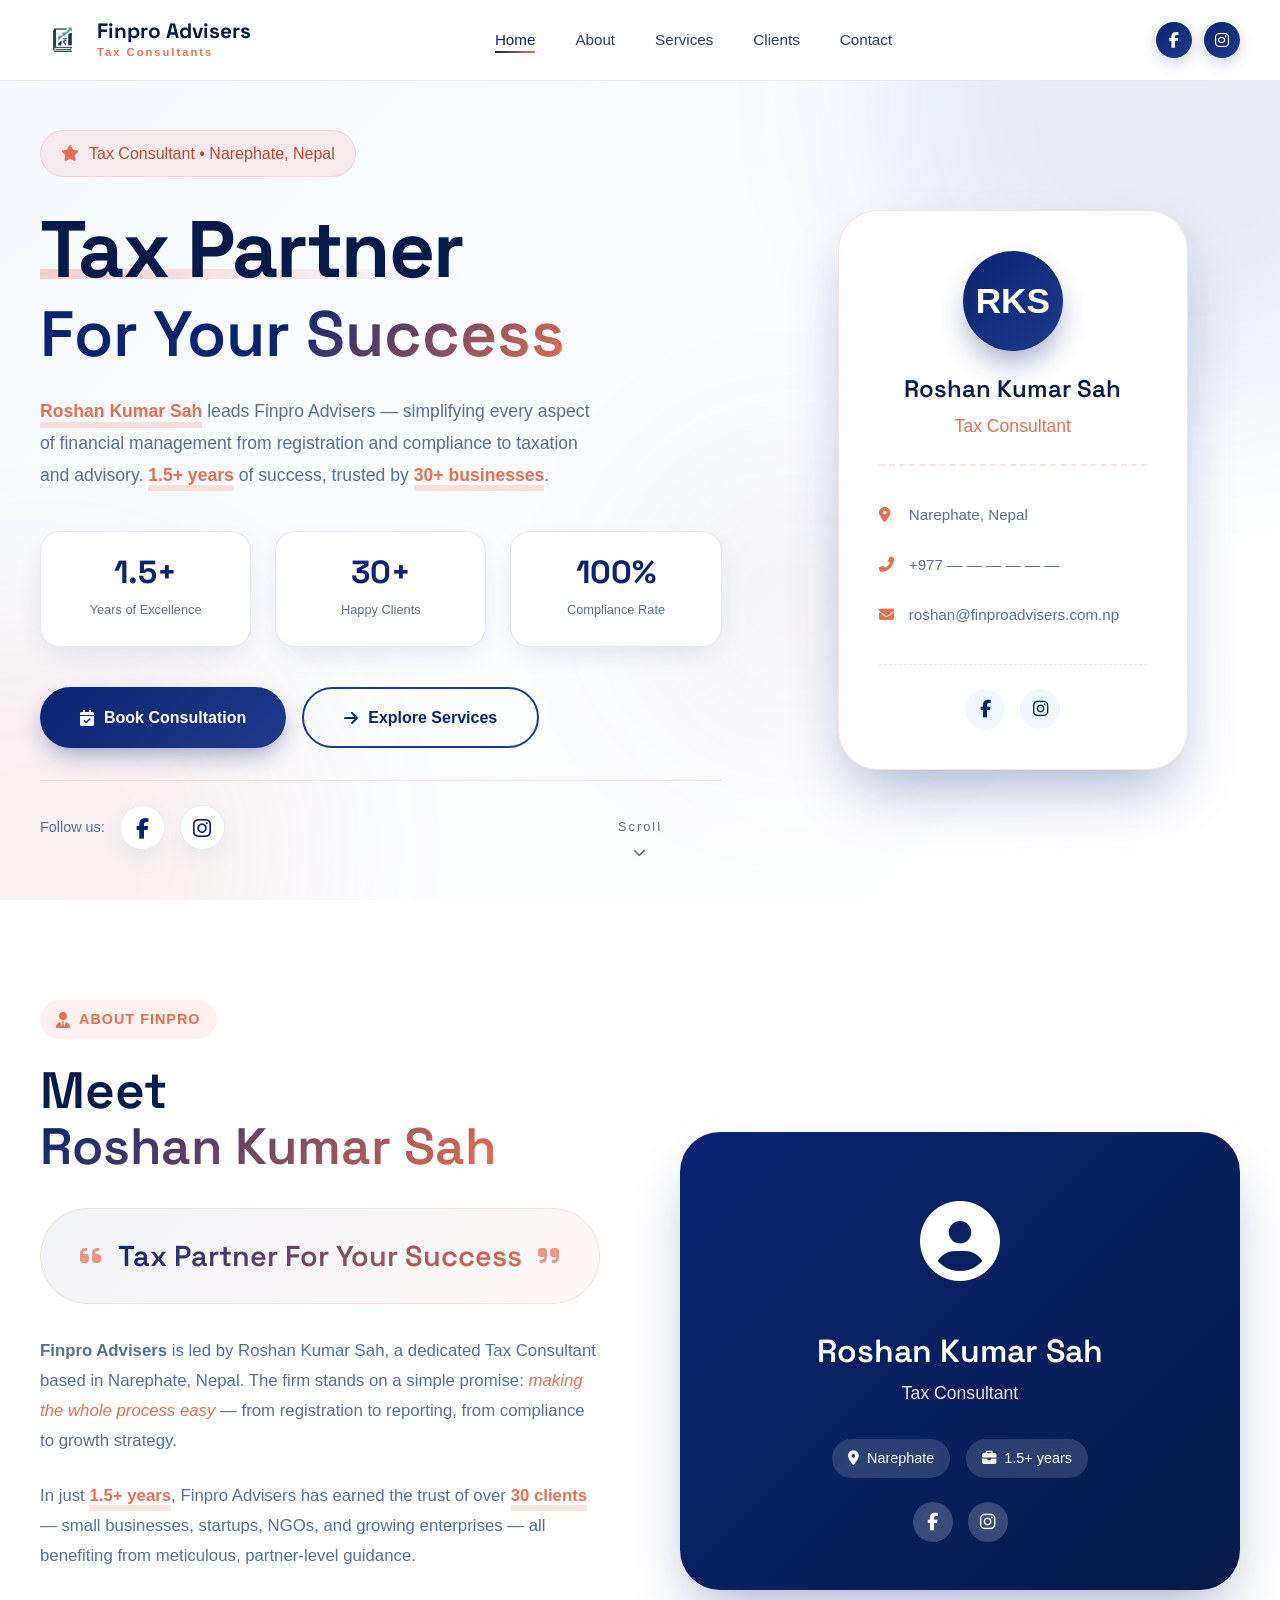
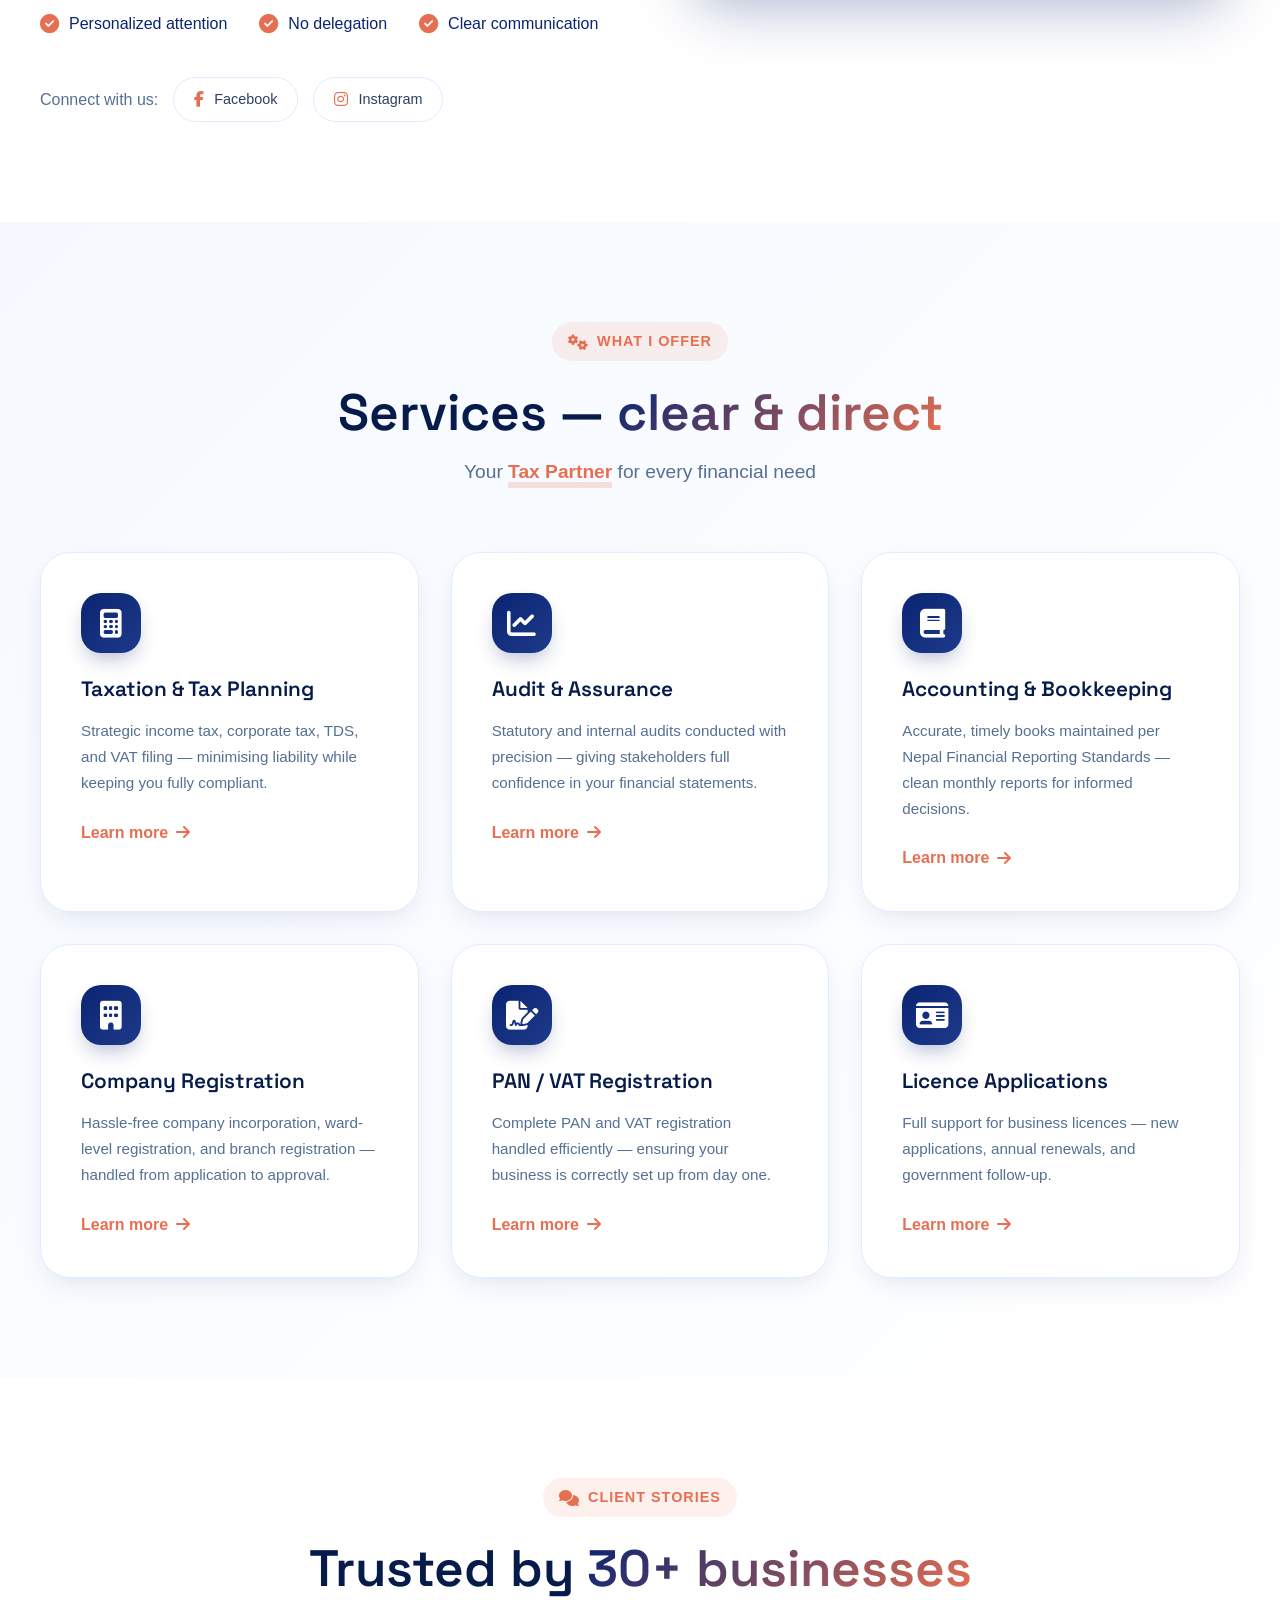
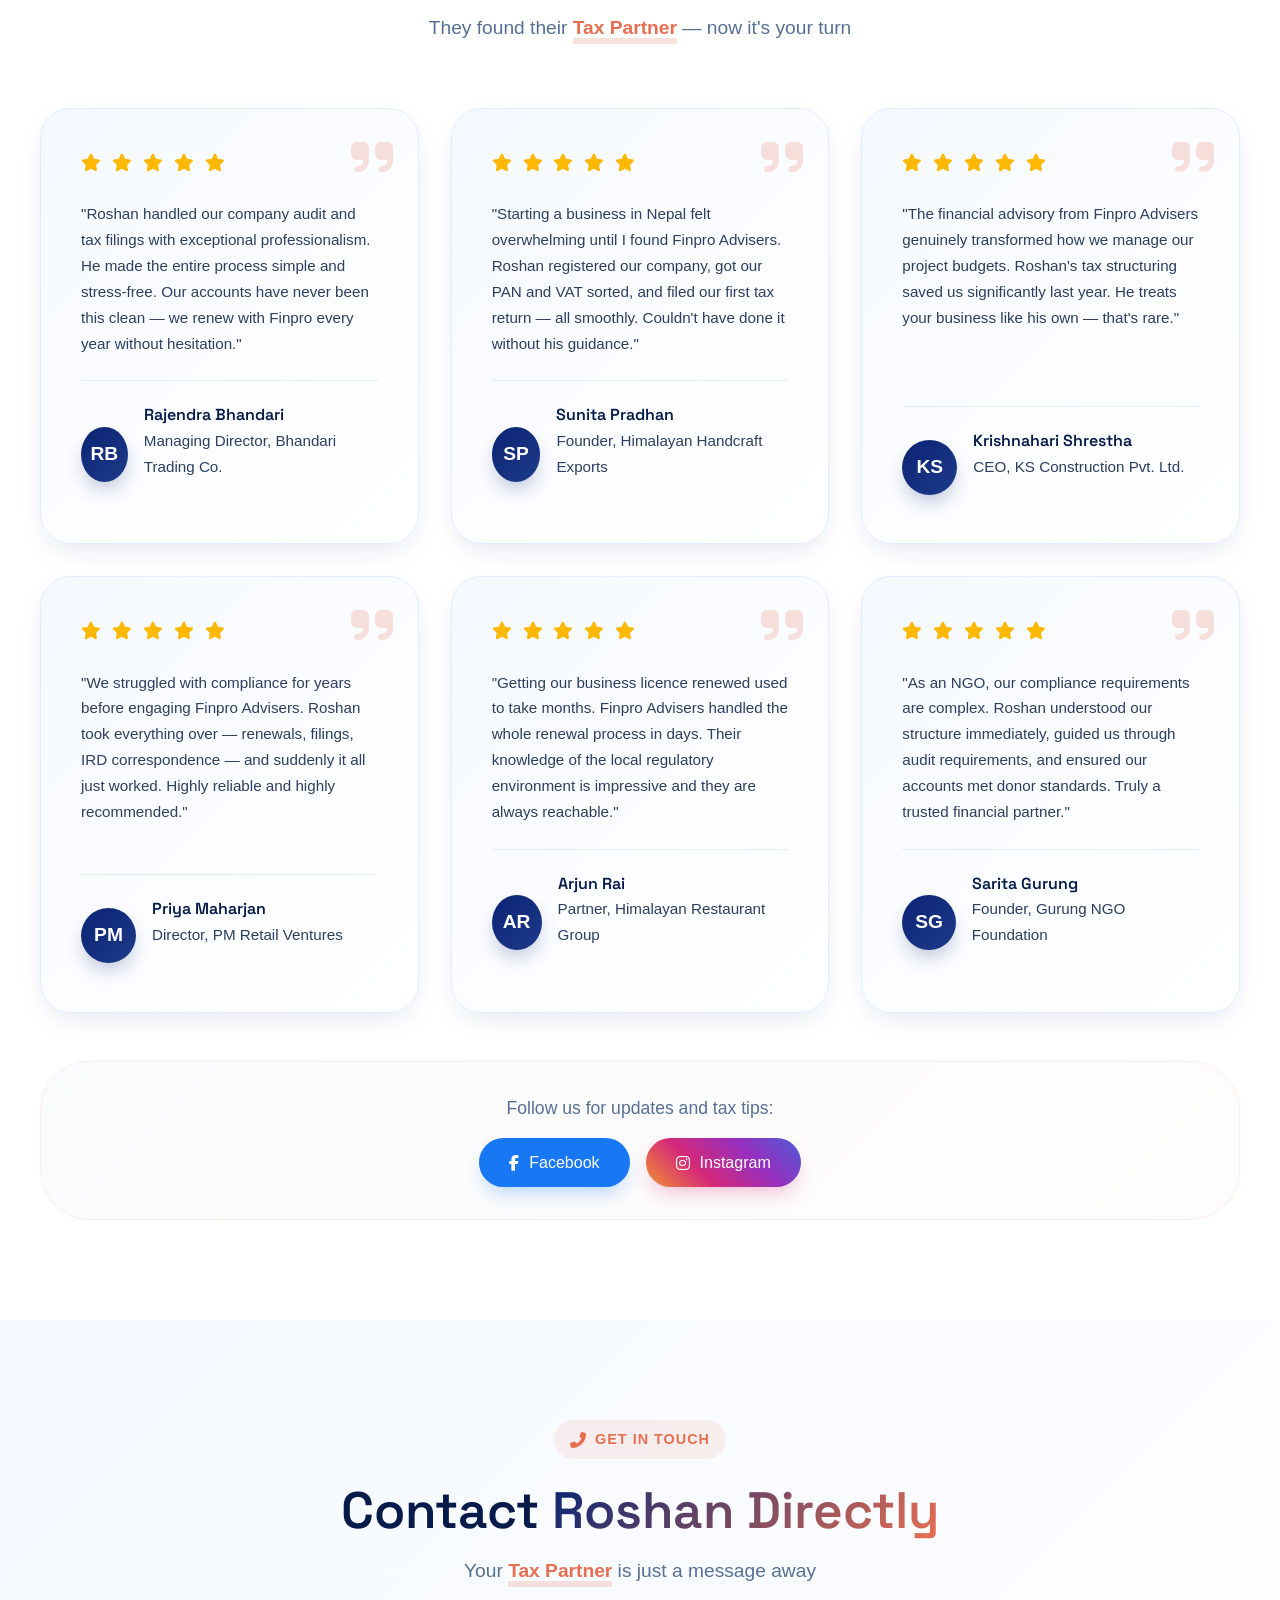
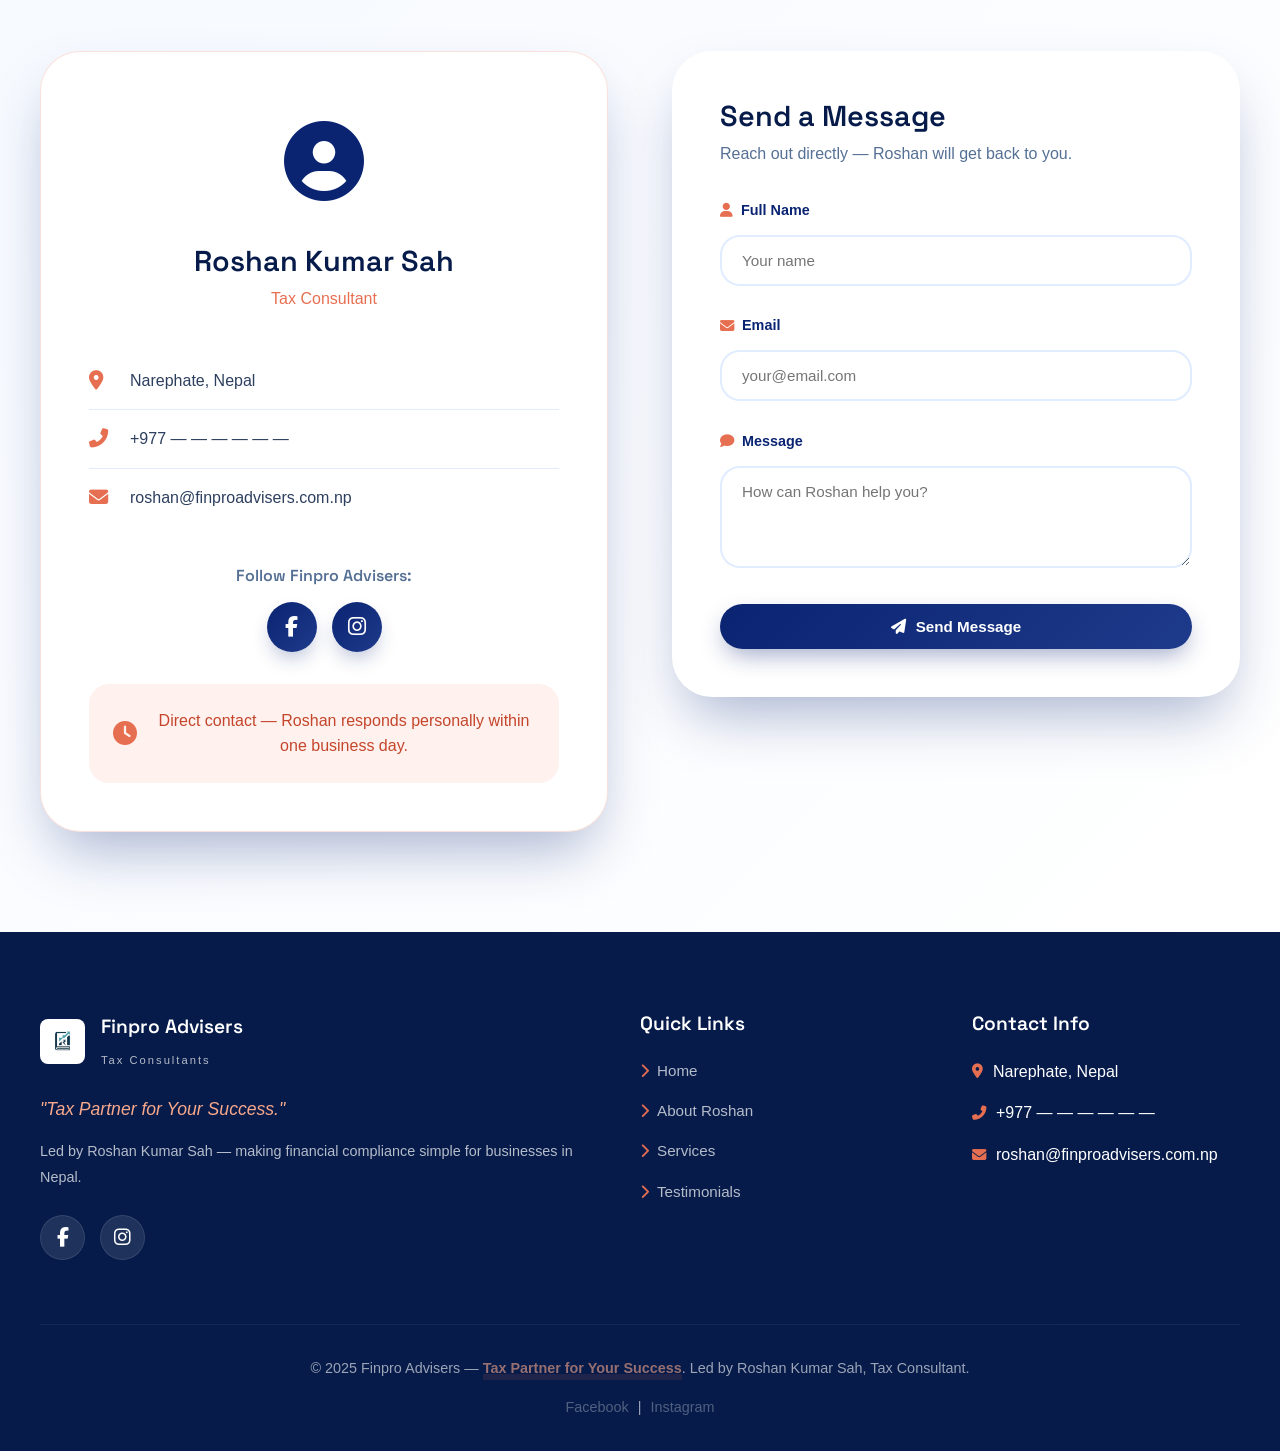
==== index.html @ 67533ae1 "Initial Commit" ====
<!DOCTYPE html>
<html lang="en">
<head>
    <meta charset="UTF-8">
    <meta name="viewport" content="width=device-width, initial-scale=1.0">
    <title>Finpro Advisers | Roshan Kumar Sah - Tax Consultant</title>
    
    <!-- CSS -->
    <link rel="stylesheet" href="style.css">
    
    <!-- Fonts -->
    <link rel="preconnect" href="https://fonts.googleapis.com">
    <link rel="preconnect" href="https://fonts.gstatic.com" crossorigin>
    <link href="https://fonts.googleapis.com/css2?family=Space+Grotesk:wght@300;400;500;600;700&family=Playfair+Display:ital,wght@0,400;0,500;0,600;1,400&display=swap" rel="stylesheet">
    
    <!-- Font Awesome for icons -->
    <link rel="stylesheet" href="https://cdnjs.cloudflare.com/ajax/libs/font-awesome/6.5.1/css/all.min.css">
</head>
<body>
    <!-- Navigation -->
    <nav class="navbar" id="navbar">
        <div class="nav-container">
            <div class="logo">
             <!-- LOGO PLACEHOLDER - Replace with actual logo -->
                <img src="images/finpro-logo.png" alt="Finpro Advisers" class="logo-img">
                     <div class="logo-text">
                        <span class="logo-main">Finpro Advisers</span>
                         <span class="logo-sub">Tax Consultants</span>
                         </div>
            </div>
            
            <ul class="nav-menu">
                <li><a href="#home" class="nav-link active">Home</a></li>
                <li><a href="#about" class="nav-link">About</a></li>
                <li><a href="#services" class="nav-link">Services</a></li>
                <li><a href="#testimonials" class="nav-link">Clients</a></li>
                <li><a href="#contact" class="nav-link">Contact</a></li>
            </ul>
            
            <div class="nav-social">
                <a href="https://www.facebook.com/share/1DPGoT16Qy/" target="_blank" class="social-icon" title="Facebook">
                    <i class="fab fa-facebook-f"></i>
                </a>
                <a href="https://www.instagram.com/finproadvisor?igsh=MXdqczhjYWlteml2Ng==" target="_blank" class="social-icon" title="Instagram">
                    <i class="fab fa-instagram"></i>
                </a>
            </div>
            
            <button class="hamburger" id="hamburger">
                <span></span>
                <span></span>
                <span></span>
            </button>
        </div>
        
        <div class="mobile-menu" id="mobileMenu">
            <a href="#home">Home</a>
            <a href="#about">About</a>
            <a href="#services">Services</a>
            <a href="#testimonials">Clients</a>
            <a href="#contact">Contact</a>
            <div class="mobile-social">
                <a href="https://www.facebook.com/share/1DPGoT16Qy/" target="_blank" class="social-icon">
                    <i class="fab fa-facebook-f"></i> Facebook
                </a>
                <a href="https://www.instagram.com/finproadvisor?igsh=MXdqczhjYWlteml2Ng==" target="_blank" class="social-icon">
                    <i class="fab fa-instagram"></i> Instagram
                </a>
            </div>
        </div>
    </nav>

    <!-- Hero Section - Full Width with MAIN HOOK LINE -->
    <section id="home" class="hero">
        <div class="hero-bg">
            <div class="hero-shape shape-1"></div>
            <div class="hero-shape shape-2"></div>
            <div class="hero-shape shape-3"></div>
        </div>
        <div class="hero-container">
            <div class="hero-content">
                <div class="hero-badge">
                    <i class="fas fa-star"></i>
                    <span>Tax Consultant • Narephate, Nepal</span>
                </div>
                
                <!-- MAIN HOOK LINE - Prominently displayed -->
                <h1 class="hero-title">
                    <span class="hook-line">Tax Partner</span><br>
                    <span class="hook-line-sub">For Your <span class="gradient-text">Success</span></span>
                </h1>
                
                <p class="hero-subtitle">
                    <span class="highlight">Roshan Kumar Sah</span> leads Finpro Advisers — simplifying every aspect of financial management from registration and compliance to taxation and advisory. <span class="highlight">1.5+ years</span> of success, trusted by <span class="highlight">30+ businesses</span>.
                </p>
                
                <div class="hero-stats">
                    <div class="stat-card">
                        <span class="stat-number">1.5+</span>
                        <span class="stat-label">Years of Excellence</span>
                    </div>
                    <div class="stat-card">
                        <span class="stat-number">30+</span>
                        <span class="stat-label">Happy Clients</span>
                    </div>
                    <div class="stat-card">
                        <span class="stat-number">100%</span>
                        <span class="stat-label">Compliance Rate</span>
                    </div>
                </div>
                
                <div class="hero-buttons">
                    <a href="#contact" class="btn btn-primary btn-large">
                        <i class="fas fa-calendar-check"></i>
                        Book Consultation
                    </a>
                    <a href="#services" class="btn btn-outline btn-large">
                        <i class="fas fa-arrow-right"></i>
                        Explore Services
                    </a>
                </div>

                <!-- Social proof with social links -->
                <div class="hero-social">
                    <span class="social-label">Follow us:</span>
                    <a href="https://www.facebook.com/share/1DPGoT16Qy/" target="_blank" class="social-icon-large">
                        <i class="fab fa-facebook-f"></i>
                    </a>
                    <a href="https://www.instagram.com/finproadvisor?igsh=MXdqczhjYWlteml2Ng==" target="_blank" class="social-icon-large">
                        <i class="fab fa-instagram"></i>
                    </a>
                </div>
            </div>
            
            <div class="hero-visual">
                <div class="visual-card floating">
                    <!-- PROFILE PLACEHOLDER - Replace with actual image when available -->
                    <!-- <img src="images/roshan-sah.jpg" alt="Roshan Kumar Sah"> -->
                    <div class="initial-circle">RKS</div>
                    <h3>Roshan Kumar Sah</h3>
                    <p>Tax Consultant</p>
                    <div class="visual-stats">
                        <div><i class="fas fa-map-marker-alt"></i> Narephate, Nepal</div>
                        <div><i class="fas fa-phone-alt"></i> +977 — — — — — —</div>
                        <div><i class="fas fa-envelope"></i> roshan@finproadvisers.com.np</div>
                    </div>
                    <!-- Social links in visual card -->
                    <div class="visual-social">
                        <a href="https://www.facebook.com/share/1DPGoT16Qy/" target="_blank"><i class="fab fa-facebook-f"></i></a>
                        <a href="https://www.instagram.com/finproadvisor?igsh=MXdqczhjYWlteml2Ng==" target="_blank"><i class="fab fa-instagram"></i></a>
                    </div>
                </div>
            </div>
        </div>
        
        <div class="hero-scroll">
            <span>Scroll</span>
            <i class="fas fa-chevron-down"></i>
        </div>
    </section>

    <!-- About Section -->
    <section id="about" class="about">
        <div class="container">
            <div class="about-grid">
                <div class="about-content">
                    <span class="section-tag">
                        <i class="fas fa-user-tie"></i>
                        About Finpro
                    </span>
                    <h2 class="section-title">
                        Meet <span class="gradient-text">Roshan Kumar Sah</span>
                    </h2>
                    
                    <!-- Hook line repeated in about section -->
                    <div class="hook-banner">
                        <i class="fas fa-quote-left"></i>
                        <span class="hook-text">Tax Partner For Your Success</span>
                        <i class="fas fa-quote-right"></i>
                    </div>
                    
                    <p class="about-text">
                        <strong>Finpro Advisers</strong> is led by Roshan Kumar Sah, a dedicated Tax Consultant based in Narephate, Nepal. The firm stands on a simple promise: <em class="highlight-italic">making the whole process easy</em> — from registration to reporting, from compliance to growth strategy.
                    </p>
                    <p class="about-text">
                        In just <span class="highlight">1.5+ years</span>, Finpro Advisers has earned the trust of over <span class="highlight">30 clients</span> — small businesses, startups, NGOs, and growing enterprises — all benefiting from meticulous, partner-level guidance.
                    </p>
                    <div class="about-features">
                        <div class="feature">
                            <i class="fas fa-check-circle"></i>
                            <span>Personalized attention</span>
                        </div>
                        <div class="feature">
                            <i class="fas fa-check-circle"></i>
                            <span>No delegation</span>
                        </div>
                        <div class="feature">
                            <i class="fas fa-check-circle"></i>
                            <span>Clear communication</span>
                        </div>
                    </div>

                    <!-- Social links in about section -->
                    <div class="about-social">
                        <span>Connect with us:</span>
                        <a href="https://www.facebook.com/share/1DPGoT16Qy/" target="_blank" class="social-btn">
                            <i class="fab fa-facebook-f"></i> Facebook
                        </a>
                        <a href="https://www.instagram.com/finproadvisor?igsh=MXdqczhjYWlteml2Ng==" target="_blank" class="social-btn">
                            <i class="fab fa-instagram"></i> Instagram
                        </a>
                    </div>
                </div>
                <div class="about-visual">
                    <div class="profile-card">
                        <!-- PROFILE IMAGE PLACEHOLDER - Add your image here -->
                        <!-- <img src="images/roshan-profile.jpg" alt="Roshan Kumar Sah" class="profile-image"> -->
                        <div class="profile-icon">
                            <i class="fas fa-user-circle"></i>
                        </div>
                        <h3>Roshan Kumar Sah</h3>
                        <p class="profile-title">Tax Consultant</p>
                        <div class="profile-badges">
                            <span class="badge"><i class="fas fa-map-marker-alt"></i> Narephate</span>
                            <span class="badge"><i class="fas fa-briefcase"></i> 1.5+ years</span>
                        </div>
                        <!-- Profile social links -->
                        <div class="profile-social">
                            <a href="https://www.facebook.com/share/1DPGoT16Qy/" target="_blank"><i class="fab fa-facebook-f"></i></a>
                            <a href="https://www.instagram.com/finproadvisor?igsh=MXdqczhjYWlteml2Ng==" target="_blank"><i class="fab fa-instagram"></i></a>
                        </div>
                    </div>
                </div>
            </div>
        </div>
    </section>

    <!-- Services Section -->
    <section id="services" class="services">
        <div class="container">
            <div class="section-header">
                <span class="section-tag">
                    <i class="fas fa-cogs"></i>
                    What I Offer
                </span>
                <h2 class="section-title">
                    Services — <span class="gradient-text">clear & direct</span>
                </h2>
                <!-- Hook line in services -->
                <p class="section-subtitle">Your <span class="highlight">Tax Partner</span> for every financial need</p>
            </div>
            
            <div class="services-grid">
                <div class="service-card">
                    <div class="card-icon">
                        <i class="fas fa-calculator"></i>
                    </div>
                    <h3>Taxation & Tax Planning</h3>
                    <p>Strategic income tax, corporate tax, TDS, and VAT filing — minimising liability while keeping you fully compliant.</p>
                    <a href="#contact" class="card-link">Learn more <i class="fas fa-arrow-right"></i></a>
                </div>
                
                <div class="service-card">
                    <div class="card-icon">
                        <i class="fas fa-chart-line"></i>
                    </div>
                    <h3>Audit & Assurance</h3>
                    <p>Statutory and internal audits conducted with precision — giving stakeholders full confidence in your financial statements.</p>
                    <a href="#contact" class="card-link">Learn more <i class="fas fa-arrow-right"></i></a>
                </div>
                
                <div class="service-card">
                    <div class="card-icon">
                        <i class="fas fa-book"></i>
                    </div>
                    <h3>Accounting & Bookkeeping</h3>
                    <p>Accurate, timely books maintained per Nepal Financial Reporting Standards — clean monthly reports for informed decisions.</p>
                    <a href="#contact" class="card-link">Learn more <i class="fas fa-arrow-right"></i></a>
                </div>
                
                <div class="service-card">
                    <div class="card-icon">
                        <i class="fas fa-building"></i>
                    </div>
                    <h3>Company Registration</h3>
                    <p>Hassle-free company incorporation, ward-level registration, and branch registration — handled from application to approval.</p>
                    <a href="#contact" class="card-link">Learn more <i class="fas fa-arrow-right"></i></a>
                </div>
                
                <div class="service-card">
                    <div class="card-icon">
                        <i class="fas fa-file-signature"></i>
                    </div>
                    <h3>PAN / VAT Registration</h3>
                    <p>Complete PAN and VAT registration handled efficiently — ensuring your business is correctly set up from day one.</p>
                    <a href="#contact" class="card-link">Learn more <i class="fas fa-arrow-right"></i></a>
                </div>
                
                <div class="service-card">
                    <div class="card-icon">
                        <i class="fas fa-id-card"></i>
                    </div>
                    <h3>Licence Applications</h3>
                    <p>Full support for business licences — new applications, annual renewals, and government follow-up.</p>
                    <a href="#contact" class="card-link">Learn more <i class="fas fa-arrow-right"></i></a>
                </div>
            </div>
        </div>
    </section>

   <!-- Testimonials Section -->
<section id="testimonials" class="testimonials">
    <div class="container">
        <div class="section-header">
            <span class="section-tag">
                <i class="fas fa-comments"></i>
                Client Stories
            </span>
            <h2 class="section-title">
                Trusted by <span class="gradient-text">30+ businesses</span>
            </h2>
            <p class="section-subtitle">They found their <span class="highlight">Tax Partner</span> — now it's your turn</p>
        </div>
        
        <div class="testimonials-grid">
            <!-- Testimonial 1 -->
            <div class="testimonial-card">
                <i class="fas fa-quote-right quote-icon"></i>
                <div class="stars">
                    <i class="fas fa-star"></i>
                    <i class="fas fa-star"></i>
                    <i class="fas fa-star"></i>
                    <i class="fas fa-star"></i>
                    <i class="fas fa-star"></i>
                </div>
                <p>"Roshan handled our company audit and tax filings with exceptional professionalism. He made the entire process simple and stress-free. Our accounts have never been this clean — we renew with Finpro every year without hesitation."</p>
                <div class="client-info">
                    <div class="client-avatar">RB</div>
                    <div class="client-details">
                        <h4>Rajendra Bhandari</h4>
                        <p>Managing Director, Bhandari Trading Co.</p>
                    </div>
                </div>
            </div>
            
            <!-- Testimonial 2 -->
            <div class="testimonial-card">
                <i class="fas fa-quote-right quote-icon"></i>
                <div class="stars">
                    <i class="fas fa-star"></i>
                    <i class="fas fa-star"></i>
                    <i class="fas fa-star"></i>
                    <i class="fas fa-star"></i>
                    <i class="fas fa-star"></i>
                </div>
                <p>"Starting a business in Nepal felt overwhelming until I found Finpro Advisers. Roshan registered our company, got our PAN and VAT sorted, and filed our first tax return — all smoothly. Couldn't have done it without his guidance."</p>
                <div class="client-info">
                    <div class="client-avatar">SP</div>
                    <div class="client-details">
                        <h4>Sunita Pradhan</h4>
                        <p>Founder, Himalayan Handcraft Exports</p>
                    </div>
                </div>
            </div>
            
            <!-- Testimonial 3 -->
            <div class="testimonial-card">
                <i class="fas fa-quote-right quote-icon"></i>
                <div class="stars">
                    <i class="fas fa-star"></i>
                    <i class="fas fa-star"></i>
                    <i class="fas fa-star"></i>
                    <i class="fas fa-star"></i>
                    <i class="fas fa-star"></i>
                </div>
                <p>"The financial advisory from Finpro Advisers genuinely transformed how we manage our project budgets. Roshan's tax structuring saved us significantly last year. He treats your business like his own — that's rare."</p>
                <div class="client-info">
                    <div class="client-avatar">KS</div>
                    <div class="client-details">
                        <h4>Krishnahari Shrestha</h4>
                        <p>CEO, KS Construction Pvt. Ltd.</p>
                    </div>
                </div>
            </div>
            
            <!-- Testimonial 4 -->
            <div class="testimonial-card">
                <i class="fas fa-quote-right quote-icon"></i>
                <div class="stars">
                    <i class="fas fa-star"></i>
                    <i class="fas fa-star"></i>
                    <i class="fas fa-star"></i>
                    <i class="fas fa-star"></i>
                    <i class="fas fa-star"></i>
                </div>
                <p>"We struggled with compliance for years before engaging Finpro Advisers. Roshan took everything over — renewals, filings, IRD correspondence — and suddenly it all just worked. Highly reliable and highly recommended."</p>
                <div class="client-info">
                    <div class="client-avatar">PM</div>
                    <div class="client-details">
                        <h4>Priya Maharjan</h4>
                        <p>Director, PM Retail Ventures</p>
                    </div>
                </div>
            </div>
            
            <!-- Testimonial 5 -->
            <div class="testimonial-card">
                <i class="fas fa-quote-right quote-icon"></i>
                <div class="stars">
                    <i class="fas fa-star"></i>
                    <i class="fas fa-star"></i>
                    <i class="fas fa-star"></i>
                    <i class="fas fa-star"></i>
                    <i class="fas fa-star"></i>
                </div>
                <p>"Getting our business licence renewed used to take months. Finpro Advisers handled the whole renewal process in days. Their knowledge of the local regulatory environment is impressive and they are always reachable."</p>
                <div class="client-info">
                    <div class="client-avatar">AR</div>
                    <div class="client-details">
                        <h4>Arjun Rai</h4>
                        <p>Partner, Himalayan Restaurant Group</p>
                    </div>
                </div>
            </div>
            
            <!-- Testimonial 6 -->
            <div class="testimonial-card">
                <i class="fas fa-quote-right quote-icon"></i>
                <div class="stars">
                    <i class="fas fa-star"></i>
                    <i class="fas fa-star"></i>
                    <i class="fas fa-star"></i>
                    <i class="fas fa-star"></i>
                    <i class="fas fa-star"></i>
                </div>
                <p>"As an NGO, our compliance requirements are complex. Roshan understood our structure immediately, guided us through audit requirements, and ensured our accounts met donor standards. Truly a trusted financial partner."</p>
                <div class="client-info">
                    <div class="client-avatar">SG</div>
                    <div class="client-details">
                        <h4>Sarita Gurung</h4>
                        <p>Founder, Gurung NGO Foundation</p>
                    </div>
                </div>
            </div>
        </div>

            <!-- Social proof section -->
            <div class="testimonial-social">
                <p>Follow us for updates and tax tips:</p>
                <div class="social-buttons">
                    <a href="https://www.facebook.com/share/1DPGoT16Qy/" target="_blank" class="btn-social facebook">
                        <i class="fab fa-facebook-f"></i> Facebook
                    </a>
                    <a href="https://www.instagram.com/finproadvisor?igsh=MXdqczhjYWlteml2Ng==" target="_blank" class="btn-social instagram">
                        <i class="fab fa-instagram"></i> Instagram
                    </a>
                </div>
            </div>
        </div>
    </section>

    <!-- Contact Section -->
    <section id="contact" class="contact">
        <div class="container">
            <div class="section-header">
                <span class="section-tag">
                    <i class="fas fa-phone-alt"></i>
                    Get In Touch
                </span>
                <h2 class="section-title">
                    Contact <span class="gradient-text">Roshan Directly</span>
                </h2>
                <p class="section-subtitle">Your <span class="highlight">Tax Partner</span> is just a message away</p>
            </div>
            
            <div class="contact-grid">
                <div class="contact-info">
                    <div class="contact-card">
                        <!-- PROFILE IMAGE PLACEHOLDER - Small profile image -->
                        <!-- <img src="images/roshan-small.jpg" alt="Roshan Kumar Sah" class="contact-profile-img"> -->
                        <div class="contact-icon-large">
                            <i class="fas fa-user-circle"></i>
                        </div>
                        <h3>Roshan Kumar Sah</h3>
                        <p class="contact-title">Tax Consultant</p>
                        
                        <div class="contact-details">
                            <div class="contact-item">
                                <i class="fas fa-map-marker-alt"></i>
                                <span>Narephate, Nepal</span>
                            </div>
                            <div class="contact-item">
                                <i class="fas fa-phone-alt"></i>
                                <a href="tel:+977XXXXXXXXXX">+977 — — — — — —</a>
                            </div>
                            <div class="contact-item">
                                <i class="fas fa-envelope"></i>
                                <a href="mailto:roshan@finproadvisers.com.np">roshan@finproadvisers.com.np</a>
                            </div>
                        </div>

                        <!-- Contact social links -->
                        <div class="contact-social">
                            <h4>Follow Finpro Advisers:</h4>
                            <div class="social-links">
                                <a href="https://www.facebook.com/share/1DPGoT16Qy/" target="_blank" class="social-circle">
                                    <i class="fab fa-facebook-f"></i>
                                </a>
                                <a href="https://www.instagram.com/finproadvisor?igsh=MXdqczhjYWlteml2Ng==" target="_blank" class="social-circle">
                                    <i class="fab fa-instagram"></i>
                                </a>
                            </div>
                        </div>
                        
                        <div class="contact-note">
                            <i class="fas fa-clock"></i>
                            <p>Direct contact — Roshan responds personally within one business day.</p>
                        </div>
                    </div>
                </div>
                
                <div class="contact-form">
                    <h3>Send a Message</h3>
                    <p>Reach out directly — Roshan will get back to you.</p>
                    
                    <form id="contactForm">
                        <div class="form-group">
                            <label for="name">
                                <i class="fas fa-user"></i>
                                Full Name
                            </label>
                            <input type="text" id="name" placeholder="Your name" required>
                        </div>
                        
                        <div class="form-group">
                            <label for="email">
                                <i class="fas fa-envelope"></i>
                                Email
                            </label>
                            <input type="email" id="email" placeholder="your@email.com" required>
                        </div>
                        
                        <div class="form-group">
                            <label for="message">
                                <i class="fas fa-comment"></i>
                                Message
                            </label>
                            <textarea id="message" rows="4" placeholder="How can Roshan help you?"></textarea>
                        </div>
                        
                        <button type="submit" class="btn btn-primary btn-full">
                            <i class="fas fa-paper-plane"></i>
                            Send Message
                        </button>
                    </form>
                </div>
            </div>
        </div>
    </section>

    <!-- Footer -->
    <footer class="footer">
        <div class="container">
            <div class="footer-grid">
                <div class="footer-brand">
                    <!-- Replace this section: -->
<div class="footer-logo">
    <!-- SAME LOGO AS HEADER - Replace with actual logo -->
    <img src="images/finpro-logo.png" alt="Finpro Advisers" class="footer-logo-img">
    <div>
        <span class="footer-name">Finpro Advisers</span>
        <span class="footer-sub">Tax Consultants</span>
    </div>
</div>
                    <p class="footer-tagline">"Tax Partner for Your Success."</p>
                    <p class="footer-desc">Led by Roshan Kumar Sah — making financial compliance simple for businesses in Nepal.</p>
                    
                    <!-- Footer social links -->
                    <div class="footer-social">
                        <a href="https://www.facebook.com/share/1DPGoT16Qy/" target="_blank" class="social-icon-footer">
                            <i class="fab fa-facebook-f"></i>
                        </a>
                        <a href="https://www.instagram.com/finproadvisor?igsh=MXdqczhjYWlteml2Ng==" target="_blank" class="social-icon-footer">
                            <i class="fab fa-instagram"></i>
                        </a>
                    </div>
                </div>
                
                <div class="footer-links">
                    <h4>Quick Links</h4>
                    <ul>
                        <li><a href="#home"><i class="fas fa-chevron-right"></i> Home</a></li>
                        <li><a href="#about"><i class="fas fa-chevron-right"></i> About Roshan</a></li>
                        <li><a href="#services"><i class="fas fa-chevron-right"></i> Services</a></li>
                        <li><a href="#testimonials"><i class="fas fa-chevron-right"></i> Testimonials</a></li>
                    </ul>
                </div>
                
                <div class="footer-links">
                    <h4>Contact Info</h4>
                    <ul>
                        <li><i class="fas fa-map-marker-alt"></i> Narephate, Nepal</li>
                        <li><i class="fas fa-phone-alt"></i> +977 — — — — — —</li>
                        <li><i class="fas fa-envelope"></i> roshan@finproadvisers.com.np</li>
                    </ul>
                </div>
            </div>
            
            <div class="footer-bottom">
                <p>© 2025 Finpro Advisers — <span class="highlight">Tax Partner for Your Success</span>. Led by Roshan Kumar Sah, Tax Consultant.</p>
                <div class="footer-bottom-social">
                    <a href="https://www.facebook.com/share/1DPGoT16Qy/" target="_blank">Facebook</a> | 
                    <a href="https://www.instagram.com/finproadvisor?igsh=MXdqczhjYWlteml2Ng==" target="_blank">Instagram</a>
                </div>
            </div>
        </div>
    </footer>

    <script src="script.js"></script>
</body>
</html>
---- style.css ----
/* ========== RESET & VARIABLES ========== */
* {
    margin: 0;
    padding: 0;
    box-sizing: border-box;
}

:root {
    /* Vibrant color palette - keeping same scheme but more vibrant */
    --primary: #0A2472;
    --primary-light: #1E3A8A;
    --primary-dark: #061B4A;
    --accent: #E76F51;
    --accent-light: #F8A88B;
    --accent-dark: #C4452C;
    --text-dark: #0B1E33;
    --text-body: #2D3F5E;
    --text-light: #557094;
    --bg-light: #F0F7FF;
    --bg-white: #FFFFFF;
    --bg-accent: #FFF1ED;
    --border-light: #E0ECFF;
    --shadow-sm: 0 10px 30px -10px rgba(10, 36, 114, 0.15);
    --shadow-md: 0 20px 40px -12px rgba(10, 36, 114, 0.25);
    --shadow-lg: 0 30px 60px -15px rgba(10, 36, 114, 0.35);
    --transition: all 0.3s cubic-bezier(0.4, 0, 0.2, 1);
    
    /* Typography */
    --font-head: 'Space Grotesk', sans-serif;
    --font-body: 'Inter', sans-serif;
    
    /* Spacing */
    --container-width: 1300px;
    --section-padding: 100px 0;
    --border-radius: 24px;
    --border-radius-sm: 16px;
    --border-radius-lg: 32px;
}

/* ========== BASE STYLES ========== */
html {
    scroll-behavior: smooth;
    width: 100%;
    overflow-x: hidden;
}

body {
    font-family: var(--font-body);
    color: var(--text-body);
    line-height: 1.6;
    background: var(--bg-white);
    width: 100%;
    overflow-x: hidden;
}

h1, h2, h3, h4 {
    font-family: var(--font-head);
    font-weight: 600;
    color: var(--primary-dark);
    line-height: 1.2;
}

a {
    text-decoration: none;
    color: inherit;
    transition: var(--transition);
}

.container {
    max-width: var(--container-width);
    margin: 0 auto;
    padding: 0 40px;
    width: 100%;
}

/* ========== UTILITY CLASSES ========== */
.gradient-text {
    background: linear-gradient(135deg, var(--primary), var(--accent));
    -webkit-background-clip: text;
    -webkit-text-fill-color: transparent;
    background-clip: text;
    position: relative;
    display: inline-block;
}

.section-tag {
    display: inline-flex;
    align-items: center;
    gap: 8px;
    font-size: 0.9rem;
    font-weight: 600;
    letter-spacing: 1px;
    text-transform: uppercase;
    color: var(--accent);
    background: rgba(231, 111, 81, 0.1);
    padding: 8px 16px;
    border-radius: 50px;
    margin-bottom: 1.5rem;
}

.section-tag i {
    font-size: 1rem;
}

.section-title {
    font-size: clamp(2.2rem, 5vw, 3.2rem);
    margin-bottom: 2rem;
    line-height: 1.1;
}

.highlight {
    color: var(--accent);
    font-weight: 600;
    position: relative;
    display: inline-block;
}

.highlight::after {
    content: '';
    position: absolute;
    bottom: 0;
    left: 0;
    width: 100%;
    height: 6px;
    background: rgba(231, 111, 81, 0.2);
    z-index: -1;
}

/* ========== BUTTONS ========== */
.btn {
    display: inline-flex;
    align-items: center;
    justify-content: center;
    gap: 10px;
    padding: 14px 32px;
    border-radius: 50px;
    font-weight: 600;
    font-size: 0.95rem;
    transition: var(--transition);
    cursor: pointer;
    border: none;
    text-align: center;
    position: relative;
    overflow: hidden;
}

.btn::before {
    content: '';
    position: absolute;
    top: 50%;
    left: 50%;
    width: 0;
    height: 0;
    border-radius: 50%;
    background: rgba(255, 255, 255, 0.2);
    transform: translate(-50%, -50%);
    transition: width 0.6s, height 0.6s;
}

.btn:hover::before {
    width: 300px;
    height: 300px;
}

.btn-primary {
    background: linear-gradient(135deg, var(--primary), var(--primary-light));
    color: white;
    box-shadow: 0 10px 25px -5px rgba(10, 36, 114, 0.4);
}

.btn-primary:hover {
    transform: translateY(-3px);
    box-shadow: 0 20px 35px -8px rgba(10, 36, 114, 0.5);
}

.btn-outline {
    background: transparent;
    color: var(--primary);
    border: 2px solid var(--primary-light);
}

.btn-outline:hover {
    background: var(--primary);
    color: white;
    border-color: var(--primary);
    transform: translateY(-3px);
}

.btn-large {
    padding: 16px 40px;
    font-size: 1rem;
}

.btn-full {
    width: 100%;
}

/* ========== NAVIGATION ========== */
.navbar {
    position: fixed;
    top: 0;
    width: 100%;
    background: rgba(255, 255, 255, 0.98);
    backdrop-filter: blur(10px);
    z-index: 1000;
    border-bottom: 1px solid rgba(10, 36, 114, 0.1);
    transition: var(--transition);
}

.navbar.scrolled {
    background: rgba(255, 255, 255, 0.98);
    box-shadow: var(--shadow-sm);
}

.nav-container {
    display: flex;
    align-items: center;
    justify-content: space-between;
    height: 80px;
    padding: 0 40px;
    max-width: var(--container-width);
    margin: 0 auto;
}

.logo {
    display: flex;
    align-items: center;
    gap: 12px;
}

.logo-mark {
    width: 45px;
    height: 45px;
    background: linear-gradient(135deg, var(--primary), var(--primary-light));
    color: white;
    border-radius: 12px;
    display: flex;
    align-items: center;
    justify-content: center;
    font-weight: 700;
    font-size: 1.3rem;
    box-shadow: 0 5px 15px rgba(10, 36, 114, 0.3);
}

.logo-text {
    display: flex;
    flex-direction: column;
}

.logo-main {
    font-family: var(--font-head);
    font-weight: 700;
    color: var(--primary-dark);
    font-size: 1.3rem;
    line-height: 1.2;
}

.logo-sub {
    font-size: 0.7rem;
    letter-spacing: 2px;
    color: var(--accent);
    font-weight: 600;
}

.nav-menu {
    display: flex;
    gap: 2.5rem;
    list-style: none;
}

.nav-link {
    font-size: 0.95rem;
    font-weight: 500;
    color: var(--text-body);
    position: relative;
    padding: 5px 0;
}

.nav-link::after {
    content: '';
    position: absolute;
    bottom: 0;
    left: 0;
    width: 0;
    height: 2px;
    background: linear-gradient(90deg, var(--primary), var(--accent));
    transition: var(--transition);
}

.nav-link:hover::after,
.nav-link.active::after {
    width: 100%;
}

.nav-link:hover,
.nav-link.active {
    color: var(--primary);
}

.hamburger {
    display: none;
    flex-direction: column;
    gap: 6px;
    background: none;
    border: none;
    cursor: pointer;
    padding: 10px;
}

.hamburger span {
    width: 28px;
    height: 2px;
    background: var(--primary);
    transition: var(--transition);
}

.hamburger.active span:nth-child(1) {
    transform: rotate(45deg) translate(6px, 6px);
}

.hamburger.active span:nth-child(2) {
    opacity: 0;
}

.hamburger.active span:nth-child(3) {
    transform: rotate(-45deg) translate(6px, -6px);
}

.mobile-menu {
    display: none;
    background: white;
    padding: 20px 40px;
    border-top: 1px solid var(--border-light);
    position: absolute;
    width: 100%;
    left: 0;
}

.mobile-menu a {
    display: block;
    padding: 15px 0;
    color: var(--text-body);
    border-bottom: 1px solid var(--border-light);
    font-weight: 500;
}

.mobile-menu a:last-child {
    border-bottom: none;
}

/* ========== HERO SECTION ========== */
.hero {
    min-height: 100vh;
    display: flex;
    align-items: center;
    background: linear-gradient(135deg, #F5F9FF 0%, #FFFFFF 100%);
    position: relative;
    overflow: hidden;
    padding-top: 80px;
    width: 100%;
}

.hero-bg {
    position: absolute;
    inset: 0;
    overflow: hidden;
}

.hero-shape {
    position: absolute;
    border-radius: 50%;
    filter: blur(80px);
}

.shape-1 {
    width: 600px;
    height: 600px;
    background: rgba(10, 36, 114, 0.08);
    top: -200px;
    right: -200px;
}

.shape-2 {
    width: 500px;
    height: 500px;
    background: rgba(231, 111, 81, 0.08);
    bottom: -200px;
    left: -200px;
}

.shape-3 {
    width: 300px;
    height: 300px;
    background: linear-gradient(135deg, rgba(10, 36, 114, 0.05), rgba(231, 111, 81, 0.05));
    top: 50%;
    left: 50%;
    transform: translate(-50%, -50%);
}

.hero-container {
    display: grid;
    grid-template-columns: 1.2fr 0.8fr;
    gap: 4rem;
    align-items: center;
    position: relative;
    z-index: 1;
    padding: 0 40px;
    max-width: var(--container-width);
    margin: 0 auto;
    width: 100%;
}

.hero-badge {
    display: inline-flex;
    align-items: center;
    gap: 10px;
    background: rgba(231, 111, 81, 0.1);
    padding: 10px 20px;
    border-radius: 50px;
    margin-bottom: 2rem;
    border: 1px solid rgba(231, 111, 81, 0.2);
}

.hero-badge i {
    color: var(--accent);
}

.hero-badge span {
    color: var(--accent-dark);
    font-weight: 500;
}

.hero-title {
    font-size: clamp(2.8rem, 6vw, 4.5rem);
    margin-bottom: 1.5rem;
    line-height: 1.1;
    color: var(--primary-dark);
}

.hero-subtitle {
    font-size: 1.1rem;
    color: var(--text-light);
    margin-bottom: 2.5rem;
    max-width: 550px;
    line-height: 1.8;
}

.hero-stats {
    display: grid;
    grid-template-columns: repeat(3, 1fr);
    gap: 1.5rem;
    margin-bottom: 2.5rem;
}

.stat-card {
    background: white;
    padding: 1.5rem;
    border-radius: 20px;
    text-align: center;
    box-shadow: var(--shadow-sm);
    border: 1px solid rgba(10, 36, 114, 0.1);
    transition: var(--transition);
}

.stat-card:hover {
    transform: translateY(-5px);
    box-shadow: var(--shadow-md);
}

.stat-number {
    display: block;
    font-size: 2rem;
    font-weight: 700;
    font-family: var(--font-head);
    color: var(--primary);
    line-height: 1;
    margin-bottom: 0.5rem;
}

.stat-label {
    font-size: 0.8rem;
    color: var(--text-light);
    font-weight: 500;
}

.hero-buttons {
    display: flex;
    gap: 1rem;
    flex-wrap: wrap;
}

.hero-visual {
    display: flex;
    justify-content: center;
    align-items: center;
}

.visual-card {
    background: white;
    padding: 2.5rem;
    border-radius: 40px;
    box-shadow: var(--shadow-lg);
    text-align: center;
    max-width: 350px;
    width: 100%;
    border: 1px solid rgba(231, 111, 81, 0.2);
    position: relative;
    overflow: hidden;
}

.visual-card::before {
    content: '';
    position: absolute;
    top: -50%;
    right: -50%;
    width: 200px;
    height: 200px;
    background: linear-gradient(135deg, var(--primary), var(--accent));
    opacity: 0.05;
    border-radius: 50%;
}

.initial-circle {
    width: 100px;
    height: 100px;
    background: linear-gradient(135deg, var(--primary), var(--primary-light));
    color: white;
    border-radius: 50%;
    display: flex;
    align-items: center;
    justify-content: center;
    font-size: 2.2rem;
    font-weight: 700;
    margin: 0 auto 1.5rem;
    box-shadow: 0 15px 30px -5px rgba(10, 36, 114, 0.4);
}

.visual-card h3 {
    margin-bottom: 0.5rem;
    font-size: 1.5rem;
}

.visual-card p {
    color: var(--accent);
    margin-bottom: 1.5rem;
    font-size: 1.1rem;
    font-weight: 500;
}

.visual-stats {
    text-align: left;
    padding-top: 1.5rem;
    border-top: 2px dashed rgba(231, 111, 81, 0.2);
}

.visual-stats div {
    padding: 0.8rem 0;
    color: var(--text-light);
    font-size: 0.95rem;
    display: flex;
    align-items: center;
    gap: 10px;
}

.visual-stats i {
    color: var(--accent);
    width: 20px;
}

.hero-scroll {
    position: absolute;
    bottom: 40px;
    left: 50%;
    transform: translateX(-50%);
    display: flex;
    flex-direction: column;
    align-items: center;
    gap: 10px;
    color: var(--text-light);
    font-size: 0.8rem;
    letter-spacing: 2px;
    animation: bounce 2s infinite;
}

@keyframes bounce {
    0%, 20%, 50%, 80%, 100% {transform: translateY(0) translateX(-50%);}
    40% {transform: translateY(-20px) translateX(-50%);}
    60% {transform: translateY(-10px) translateX(-50%);}
}

/* ========== ABOUT SECTION ========== */
.about {
    padding: var(--section-padding);
    background: white;
    width: 100%;
}

.about-grid {
    display: grid;
    grid-template-columns: 1fr 1fr;
    gap: 5rem;
    align-items: center;
}

.about-text {
    color: var(--text-light);
    margin-bottom: 1.5rem;
    font-size: 1.05rem;
    line-height: 1.8;
}

.highlight-italic {
    color: var(--accent);
    font-style: italic;
    font-weight: 500;
}

.about-features {
    display: flex;
    gap: 2rem;
    margin-top: 2.5rem;
}

.feature {
    display: flex;
    align-items: center;
    gap: 10px;
}

.feature i {
    color: var(--accent);
    font-size: 1.2rem;
}

.feature span {
    font-weight: 500;
    color: var(--primary);
}

.profile-card {
    background: linear-gradient(135deg, var(--primary), var(--primary-dark));
    padding: 3rem;
    border-radius: 40px;
    text-align: center;
    color: white;
    box-shadow: var(--shadow-lg);
    position: relative;
    overflow: hidden;
}

.profile-card::before {
    content: '';
    position: absolute;
    top: -50%;
    right: -50%;
    width: 300px;
    height: 300px;
    background: rgba(255, 255, 255, 0.1);
    border-radius: 50%;
}

.profile-icon {
    font-size: 5rem;
    margin-bottom: 1.5rem;
    position: relative;
    z-index: 1;
}

.profile-card h3 {
    color: white;
    margin-bottom: 0.5rem;
    font-size: 2rem;
    position: relative;
    z-index: 1;
}

.profile-title {
    color: rgba(255, 255, 255, 0.9);
    margin-bottom: 2rem;
    font-size: 1.1rem;
    position: relative;
    z-index: 1;
}

.profile-badges {
    display: flex;
    gap: 1rem;
    justify-content: center;
    position: relative;
    z-index: 1;
}

.badge {
    background: rgba(255, 255, 255, 0.15);
    padding: 8px 16px;
    border-radius: 50px;
    font-size: 0.9rem;
    display: flex;
    align-items: center;
    gap: 8px;
    backdrop-filter: blur(5px);
}

/* ========== SERVICES SECTION ========== */
.services {
    padding: var(--section-padding);
    background: linear-gradient(135deg, #F5F9FF 0%, #FFFFFF 100%);
    width: 100%;
}

.section-header {
    text-align: center;
    margin-bottom: 4rem;
}

.services-grid {
    display: grid;
    grid-template-columns: repeat(3, 1fr);
    gap: 2rem;
}

.service-card {
    background: white;
    padding: 2.5rem;
    border-radius: 30px;
    transition: var(--transition);
    border: 1px solid var(--border-light);
    box-shadow: var(--shadow-sm);
    position: relative;
    overflow: hidden;
}

.service-card::before {
    content: '';
    position: absolute;
    top: 0;
    left: 0;
    width: 100%;
    height: 100%;
    background: linear-gradient(135deg, rgba(10, 36, 114, 0.02), rgba(231, 111, 81, 0.02));
    opacity: 0;
    transition: var(--transition);
}

.service-card:hover {
    transform: translateY(-10px);
    box-shadow: var(--shadow-lg);
    border-color: var(--accent-light);
}

.service-card:hover::before {
    opacity: 1;
}

.card-icon {
    width: 60px;
    height: 60px;
    background: linear-gradient(135deg, var(--primary), var(--primary-light));
    color: white;
    border-radius: 20px;
    display: flex;
    align-items: center;
    justify-content: center;
    font-size: 1.8rem;
    margin-bottom: 1.5rem;
    box-shadow: 0 10px 20px -5px rgba(10, 36, 114, 0.3);
}

.service-card h3 {
    font-size: 1.3rem;
    margin-bottom: 1rem;
    position: relative;
    z-index: 1;
}

.service-card p {
    font-size: 0.95rem;
    color: var(--text-light);
    line-height: 1.7;
    margin-bottom: 1.5rem;
    position: relative;
    z-index: 1;
}

.card-link {
    color: var(--accent);
    font-weight: 600;
    display: inline-flex;
    align-items: center;
    gap: 8px;
    position: relative;
    z-index: 1;
}

.card-link i {
    transition: var(--transition);
}

.card-link:hover {
    color: var(--accent-dark);
}

.card-link:hover i {
    transform: translateX(5px);
}

/* ========== TESTIMONIALS SECTION ========== */
.testimonials {
    padding: var(--section-padding);
    background: white;
    width: 100%;
}

.testimonials-grid {
    display: grid;
    grid-template-columns: repeat(3, 1fr);
    gap: 2rem;
}

.testimonial-card {
    background: linear-gradient(135deg, #F5F9FF 0%, #FFFFFF 100%);
    padding: 2.5rem;
    border-radius: 30px;
    position: relative;
    transition: var(--transition);
    border: 1px solid var(--border-light);
    box-shadow: var(--shadow-sm);
}

.testimonial-card:hover {
    transform: translateY(-5px);
    box-shadow: var(--shadow-md);
}

.quote-icon {
    position: absolute;
    top: 1.5rem;
    right: 1.5rem;
    font-size: 3rem;
    color: var(--accent);
    opacity: 0.2;
}

.stars {
    color: #FFB800;
    margin-bottom: 1.5rem;
    font-size: 1.1rem;
    letter-spacing: 3px;
}

.testimonial-card p {
    font-size: 1rem;
    color: var(--text-body);
    line-height: 1.8;
    margin-bottom: 2rem;
}

.client-info {
    display: flex;
    align-items: center;
    gap: 1rem;
    border-top: 1px solid var(--border-light);
    padding-top: 1.5rem;
}

.client-avatar {
    width: 55px;
    height: 55px;
    background: linear-gradient(135deg, var(--primary), var(--primary-light));
    color: white;
    border-radius: 50%;
    display: flex;
    align-items: center;
    justify-content: center;
    font-weight: 600;
    font-size: 1.2rem;
    box-shadow: 0 10px 20px -5px rgba(10, 36, 114, 0.3);
}

.client-details h4 {
    font-size: 1rem;
    margin-bottom: 0.2rem;
}

.client-details p {
    font-size: 0.8rem;
    color: var(--text-light);
    margin: 0;
    font-style: normal;
}

/* ========== CONTACT SECTION ========== */
.contact {
    padding: var(--section-padding);
    background: linear-gradient(135deg, #F5F9FF 0%, #FFFFFF 100%);
    width: 100%;
}

.contact-grid {
    display: grid;
    grid-template-columns: 1fr 1fr;
    gap: 4rem;
    align-items: start;
}

.contact-card {
    background: white;
    padding: 3rem;
    border-radius: 40px;
    box-shadow: var(--shadow-lg);
    text-align: center;
    border: 1px solid rgba(231, 111, 81, 0.2);
    position: relative;
    overflow: hidden;
}

.contact-card::before {
    content: '';
    position: absolute;
    top: -50%;
    right: -50%;
    width: 300px;
    height: 300px;
    background: linear-gradient(135deg, var(--primary), var(--accent));
    opacity: 0.03;
    border-radius: 50%;
}

.contact-icon-large {
    font-size: 5rem;
    color: var(--primary);
    margin-bottom: 1rem;
    position: relative;
    z-index: 1;
}

.contact-card h3 {
    margin-bottom: 0.5rem;
    font-size: 1.8rem;
    position: relative;
    z-index: 1;
}

.contact-title {
    color: var(--accent);
    margin-bottom: 2rem;
    font-weight: 500;
    position: relative;
    z-index: 1;
}

.contact-details {
    text-align: left;
    margin: 2.5rem 0;
    position: relative;
    z-index: 1;
}

.contact-item {
    display: flex;
    align-items: center;
    gap: 1rem;
    padding: 1rem 0;
    border-bottom: 1px solid var(--border-light);
}

.contact-item:last-child {
    border-bottom: none;
}

.contact-item i {
    font-size: 1.2rem;
    color: var(--accent);
    width: 25px;
}

.contact-item a {
    color: var(--text-body);
}

.contact-item a:hover {
    color: var(--accent);
}

.contact-note {
    background: var(--bg-accent);
    padding: 1.5rem;
    border-radius: 20px;
    display: flex;
    align-items: center;
    gap: 1rem;
    position: relative;
    z-index: 1;
}

.contact-note i {
    font-size: 1.5rem;
    color: var(--accent);
}

.contact-note p {
    color: var(--accent-dark);
    font-weight: 500;
    margin: 0;
}

.contact-form {
    background: white;
    padding: 3rem;
    border-radius: 40px;
    box-shadow: var(--shadow-lg);
}

.contact-form h3 {
    font-size: 1.8rem;
    margin-bottom: 0.5rem;
}

.contact-form p {
    color: var(--text-light);
    margin-bottom: 2rem;
}

.form-group {
    margin-bottom: 1.8rem;
}

.form-group label {
    display: flex;
    align-items: center;
    gap: 8px;
    font-size: 0.9rem;
    font-weight: 600;
    color: var(--primary);
    margin-bottom: 0.8rem;
}

.form-group label i {
    color: var(--accent);
}

.form-group input,
.form-group textarea {
    width: 100%;
    padding: 15px 20px;
    border: 2px solid var(--border-light);
    border-radius: 20px;
    font-family: var(--font-body);
    font-size: 0.95rem;
    transition: var(--transition);
}

.form-group input:focus,
.form-group textarea:focus {
    outline: none;
    border-color: var(--accent);
    box-shadow: 0 0 0 5px rgba(231, 111, 81, 0.1);
}

/* ========== FOOTER ========== */
.footer {
    background: var(--primary-dark);
    color: white;
    padding: 5rem 0 2rem;
    width: 100%;
}

.footer-grid {
    display: grid;
    grid-template-columns: 2fr 1fr 1fr;
    gap: 4rem;
    margin-bottom: 4rem;
}

.footer-logo {
    display: flex;
    align-items: center;
    gap: 1rem;
    margin-bottom: 1.5rem;
}

.logo-mark-small {
    width: 45px;
    height: 45px;
    background: rgba(255, 255, 255, 0.15);
    border-radius: 12px;
    display: flex;
    align-items: center;
    justify-content: center;
    font-weight: 700;
    font-size: 1.2rem;
    backdrop-filter: blur(5px);
}

.footer-name {
    display: block;
    font-family: var(--font-head);
    font-weight: 600;
    font-size: 1.2rem;
    margin-bottom: 0.2rem;
}

.footer-sub {
    font-size: 0.7rem;
    opacity: 0.7;
    letter-spacing: 2px;
}

.footer-tagline {
    font-size: 1.1rem;
    margin-bottom: 1rem;
    font-style: italic;
    color: var(--accent-light);
}

.footer-desc {
    font-size: 0.9rem;
    opacity: 0.7;
    line-height: 1.8;
}

.footer-links h4 {
    color: white;
    margin-bottom: 1.5rem;
    font-size: 1.2rem;
}

.footer-links ul {
    list-style: none;
}

.footer-links li {
    margin-bottom: 1rem;
    display: flex;
    align-items: center;
    gap: 10px;
}

.footer-links a {
    color: rgba(255, 255, 255, 0.7);
    font-size: 0.95rem;
    display: flex;
    align-items: center;
    gap: 8px;
}

.footer-links a:hover {
    color: white;
    transform: translateX(5px);
}

.footer-links i {
    color: var(--accent);
    font-size: 0.9rem;
}

.footer-bottom {
    border-top: 1px solid rgba(255, 255, 255, 0.1);
    padding-top: 2rem;
    text-align: center;
    font-size: 0.9rem;
    opacity: 0.6;
}

/* ========== ANIMATIONS ========== */
@keyframes fadeInUp {
    from {
        opacity: 0;
        transform: translateY(30px);
    }
    to {
        opacity: 1;
        transform: translateY(0);
    }
}

.fadeInUp {
    animation: fadeInUp 0.8s ease forwards;
}

.floating {
    animation: float 6s ease-in-out infinite;
}

@keyframes float {
    0%, 100% { transform: translateY(0); }
    50% { transform: translateY(-15px); }
}

/* ========== RESPONSIVE DESIGN ========== */
@media (max-width: 1200px) {
    .container {
        padding: 0 30px;
    }
    
    .nav-container {
        padding: 0 30px;
    }
    
    .hero-container {
        padding: 0 30px;
    }
}

@media (max-width: 1024px) {
    .services-grid,
    .testimonials-grid {
        grid-template-columns: repeat(2, 1fr);
    }
    
    .hero-container,
    .about-grid,
    .contact-grid {
        grid-template-columns: 1fr;
        gap: 3rem;
    }
    
    .hero-visual {
        order: -1;
    }
    
    .hero-stats {
        max-width: 600px;
    }
}

@media (max-width: 768px) {
    .nav-menu {
        display: none;
    }
    
    .hamburger {
        display: flex;
    }
    
    .services-grid,
    .testimonials-grid {
        grid-template-columns: 1fr;
    }
    
    .footer-grid {
        grid-template-columns: 1fr;
        gap: 2.5rem;
    }
    
    .hero-stats {
        grid-template-columns: 1fr;
        gap: 1rem;
    }
    
    .about-features {
        flex-direction: column;
        gap: 1rem;
    }
    
    .container {
        padding: 0 20px;
    }
    
    .nav-container {
        padding: 0 20px;
    }
    
    .hero-container {
        padding: 0 20px;
    }
    
    .section-title {
        font-size: 2rem;
    }
    
    .profile-card {
        padding: 2rem;
    }
}

@media (max-width: 480px) {
    .hero-buttons {
        flex-direction: column;
    }
    
    .btn {
        width: 100%;
        text-align: center;
    }
    
    .contact-card,
    .contact-form {
        padding: 2rem;
    }
    
    .logo-main {
        font-size: 1.1rem;
    }
    
    .logo-sub {
        font-size: 0.6rem;
    }
}
/* Add to style.css - HOOK LINE STYLES */

.hero-title {
    margin-bottom: 1.5rem;
}

.hook-line {
    font-size: clamp(3rem, 8vw, 5rem);
    display: block;
    line-height: 1;
    color: var(--primary-dark);
    font-weight: 700;
    letter-spacing: -0.02em;
    position: relative;
    display: inline-block;
}

.hook-line::after {
    content: '';
    position: absolute;
    bottom: 10px;
    left: 0;
    width: 100%;
    height: 10px;
    background: linear-gradient(90deg, var(--accent), transparent);
    opacity: 0.3;
    z-index: -1;
}

.hook-line-sub {
    font-size: clamp(2.2rem, 6vw, 4rem);
    display: block;
    line-height: 1.2;
    color: var(--primary);
    font-weight: 600;
    margin-top: 0.2rem;
}

.hook-banner {
    background: linear-gradient(135deg, rgba(10, 36, 114, 0.05), rgba(231, 111, 81, 0.05));
    padding: 1.5rem 2rem;
    border-radius: 60px;
    margin: 2rem 0;
    display: flex;
    align-items: center;
    justify-content: center;
    gap: 1rem;
    border: 1px solid rgba(231, 111, 81, 0.2);
}

.hook-banner i {
    color: var(--accent);
    font-size: 1.5rem;
    opacity: 0.7;
}

.hook-text {
    font-size: 1.8rem;
    font-weight: 600;
    font-family: var(--font-head);
    background: linear-gradient(135deg, var(--primary), var(--accent));
    -webkit-background-clip: text;
    -webkit-text-fill-color: transparent;
    background-clip: text;
}

.section-subtitle {
    font-size: 1.2rem;
    color: var(--text-light);
    margin-top: -1rem;
    margin-bottom: 3rem;
}

.footer-bottom .highlight {
    color: var(--accent-light);
    font-weight: 600;
}

/* Hero visual adjustments */
.hero-content {
    position: relative;
}

.hero-content .hook-line,
.hero-content .hook-line-sub {
    animation: slideInLeft 1s ease;
}

@keyframes slideInLeft {
    from {
        opacity: 0;
        transform: translateX(-30px);
    }
    to {
        opacity: 1;
        transform: translateX(0);
    }
}

/* Responsive adjustments for hook line */
@media (max-width: 768px) {
    .hook-line {
        font-size: 2.8rem;
    }
    
    .hook-line-sub {
        font-size: 2rem;
    }
    
    .hook-banner {
        padding: 1rem;
    }
    
    .hook-text {
        font-size: 1.3rem;
    }
    
    .hook-banner i {
        font-size: 1rem;
    }
}

@media (max-width: 480px) {
    .hook-line {
        font-size: 2.2rem;
    }
    
    .hook-line-sub {
        font-size: 1.6rem;
    }
    
    .hook-text {
        font-size: 1.1rem;
    }
}
/* ========== SOCIAL MEDIA STYLES ========== */

/* Navigation social icons */
.nav-social {
    display: flex;
    align-items: center;
    gap: 12px;
    margin-left: 20px;
}

.nav-social .social-icon {
    width: 36px;
    height: 36px;
    background: linear-gradient(135deg, var(--primary), var(--primary-light));
    color: white;
    border-radius: 50%;
    display: flex;
    align-items: center;
    justify-content: center;
    font-size: 1rem;
    transition: var(--transition);
    box-shadow: 0 5px 15px rgba(10, 36, 114, 0.2);
}

.nav-social .social-icon:hover {
    transform: translateY(-3px) scale(1.1);
    background: var(--accent);
    box-shadow: 0 8px 20px rgba(231, 111, 81, 0.3);
}

/* Mobile social menu */
.mobile-social {
    margin-top: 20px;
    padding-top: 20px;
    border-top: 1px solid var(--border-light);
    display: flex;
    flex-direction: column;
    gap: 10px;
}

.mobile-social .social-icon {
    color: var(--primary);
    font-size: 1rem;
    padding: 10px 0;
}

.mobile-social .social-icon i {
    width: 25px;
    margin-right: 10px;
    color: var(--accent);
}

/* Hero section social */
.hero-social {
    display: flex;
    align-items: center;
    gap: 15px;
    margin-top: 2rem;
    padding-top: 1.5rem;
    border-top: 1px solid rgba(231, 111, 81, 0.2);
}

.social-label {
    font-size: 0.9rem;
    color: var(--text-light);
    font-weight: 500;
}

.social-icon-large {
    width: 45px;
    height: 45px;
    background: white;
    color: var(--primary);
    border-radius: 50%;
    display: flex;
    align-items: center;
    justify-content: center;
    font-size: 1.3rem;
    transition: var(--transition);
    box-shadow: var(--shadow-sm);
    border: 1px solid var(--border-light);
}

.social-icon-large:hover {
    background: linear-gradient(135deg, var(--primary), var(--accent));
    color: white;
    transform: translateY(-3px);
    box-shadow: var(--shadow-md);
}

/* Visual card social */
.visual-social {
    display: flex;
    justify-content: center;
    gap: 15px;
    margin-top: 1.5rem;
    padding-top: 1.5rem;
    border-top: 1px dashed rgba(231, 111, 81, 0.2);
}

.visual-social a {
    width: 40px;
    height: 40px;
    background: var(--bg-light);
    color: var(--primary);
    border-radius: 50%;
    display: flex;
    align-items: center;
    justify-content: center;
    font-size: 1.1rem;
    transition: var(--transition);
}

.visual-social a:hover {
    background: var(--accent);
    color: white;
    transform: translateY(-3px);
}

/* About section social */
.about-social {
    display: flex;
    align-items: center;
    gap: 15px;
    margin-top: 2.5rem;
    flex-wrap: wrap;
}

.about-social span {
    font-weight: 500;
    color: var(--text-light);
}

.social-btn {
    padding: 10px 20px;
    border-radius: 50px;
    font-size: 0.9rem;
    font-weight: 500;
    display: inline-flex;
    align-items: center;
    gap: 10px;
    transition: var(--transition);
    border: 1px solid var(--border-light);
    background: white;
    color: var(--text-body);
}

.social-btn i {
    color: var(--accent);
    font-size: 1rem;
}

.social-btn:hover {
    background: var(--primary);
    color: white;
    border-color: var(--primary);
    transform: translateY(-2px);
}

.social-btn:hover i {
    color: white;
}

/* Profile card social */
.profile-social {
    display: flex;
    justify-content: center;
    gap: 15px;
    margin-top: 1.5rem;
    position: relative;
    z-index: 1;
}

.profile-social a {
    width: 40px;
    height: 40px;
    background: rgba(255, 255, 255, 0.2);
    color: white;
    border-radius: 50%;
    display: flex;
    align-items: center;
    justify-content: center;
    font-size: 1.1rem;
    transition: var(--transition);
    backdrop-filter: blur(5px);
}

.profile-social a:hover {
    background: white;
    color: var(--primary);
    transform: translateY(-3px);
}

/* Testimonial social section */
.testimonial-social {
    text-align: center;
    margin-top: 3rem;
    padding: 2rem;
    background: linear-gradient(135deg, rgba(10, 36, 114, 0.02), rgba(231, 111, 81, 0.02));
    border-radius: 50px;
    border: 1px solid rgba(231, 111, 81, 0.1);
}

.testimonial-social p {
    font-size: 1.1rem;
    color: var(--text-light);
    margin-bottom: 1rem;
}

.social-buttons {
    display: flex;
    gap: 1rem;
    justify-content: center;
    flex-wrap: wrap;
}

.btn-social {
    padding: 12px 30px;
    border-radius: 50px;
    font-size: 1rem;
    font-weight: 500;
    display: inline-flex;
    align-items: center;
    gap: 10px;
    transition: var(--transition);
    color: white;
}

.btn-social.facebook {
    background: #1877f2;
    box-shadow: 0 10px 20px -5px rgba(24, 119, 242, 0.3);
}

.btn-social.instagram {
    background: linear-gradient(45deg, #f09433, #d62976, #962fbf, #4f5bd5);
    box-shadow: 0 10px 20px -5px rgba(214, 41, 118, 0.3);
}

.btn-social:hover {
    transform: translateY(-3px);
    box-shadow: 0 15px 30px -5px rgba(0, 0, 0, 0.3);
}

/* Contact section social */
.contact-social {
    margin: 2rem 0;
    text-align: center;
}

.contact-social h4 {
    font-size: 1rem;
    color: var(--text-light);
    margin-bottom: 1rem;
}

.social-links {
    display: flex;
    gap: 15px;
    justify-content: center;
}

.social-circle {
    width: 50px;
    height: 50px;
    background: linear-gradient(135deg, var(--primary), var(--primary-light));
    color: white;
    border-radius: 50%;
    display: flex;
    align-items: center;
    justify-content: center;
    font-size: 1.3rem;
    transition: var(--transition);
    box-shadow: 0 10px 20px -5px rgba(10, 36, 114, 0.3);
}

.social-circle:hover {
    transform: translateY(-3px) scale(1.1);
    background: var(--accent);
}

/* Footer social */
.footer-social {
    display: flex;
    gap: 15px;
    margin-top: 1.5rem;
}

.social-icon-footer {
    width: 45px;
    height: 45px;
    background: rgba(255, 255, 255, 0.1);
    color: white;
    border-radius: 50%;
    display: flex;
    align-items: center;
    justify-content: center;
    font-size: 1.2rem;
    transition: var(--transition);
    backdrop-filter: blur(5px);
    border: 1px solid rgba(255, 255, 255, 0.1);
}

.social-icon-footer:hover {
    background: var(--accent);
    transform: translateY(-3px) scale(1.1);
    border-color: transparent;
}

.footer-bottom-social {
    margin-top: 1rem;
    font-size: 0.9rem;
}

.footer-bottom-social a {
    color: rgba(255, 255, 255, 0.5);
    margin: 0 5px;
}

.footer-bottom-social a:hover {
    color: var(--accent-light);
}

/* Responsive social adjustments */
@media (max-width: 768px) {
    .nav-social {
        display: none;
    }
    
    .about-social {
        flex-direction: column;
        align-items: flex-start;
    }
    
    .social-buttons {
        flex-direction: column;
    }
    
    .btn-social {
        width: 100%;
        justify-content: center;
    }
    
    .hero-social {
        justify-content: center;
    }
}
/* Update testimonials grid for 6 items */
.testimonials-grid {
    display: grid;
    grid-template-columns: repeat(3, 1fr);
    gap: 2rem;
    margin-bottom: 3rem;
}

/* Make sure cards have consistent height */
.testimonial-card {
    background: linear-gradient(135deg, #F5F9FF 0%, #FFFFFF 100%);
    padding: 2.5rem;
    border-radius: 30px;
    position: relative;
    transition: var(--transition);
    border: 1px solid var(--border-light);
    box-shadow: var(--shadow-sm);
    height: 100%;
    display: flex;
    flex-direction: column;
}

.testimonial-card p {
    font-size: 0.95rem;
    color: var(--text-body);
    line-height: 1.7;
    margin-bottom: 1.5rem;
    flex-grow: 1;
}

/* Responsive adjustments */
@media (max-width: 1024px) {
    .testimonials-grid {
        grid-template-columns: repeat(2, 1fr);
    }
}

@media (max-width: 768px) {
    .testimonials-grid {
        grid-template-columns: 1fr;
    }
    
    .testimonial-card {
        padding: 2rem;
    }
}
/* Logo image styles */
.logo-img {
    width: 45px;
    height: 45px;
    object-fit: contain;
    border-radius: 8px;
}

/* Footer logo - same as header but with white text */
.footer-logo-img {
    width: 45px;
    height: 45px;
    object-fit: contain;
    border-radius: 8px;
    background: white; /* Adds white background behind logo */
    padding: 5px; /* Gives some space around the logo */
}

/* Optional: If logo looks good without white background, use this instead */
.footer-logo-img.transparent {
    background: transparent;
    padding: 0;
}
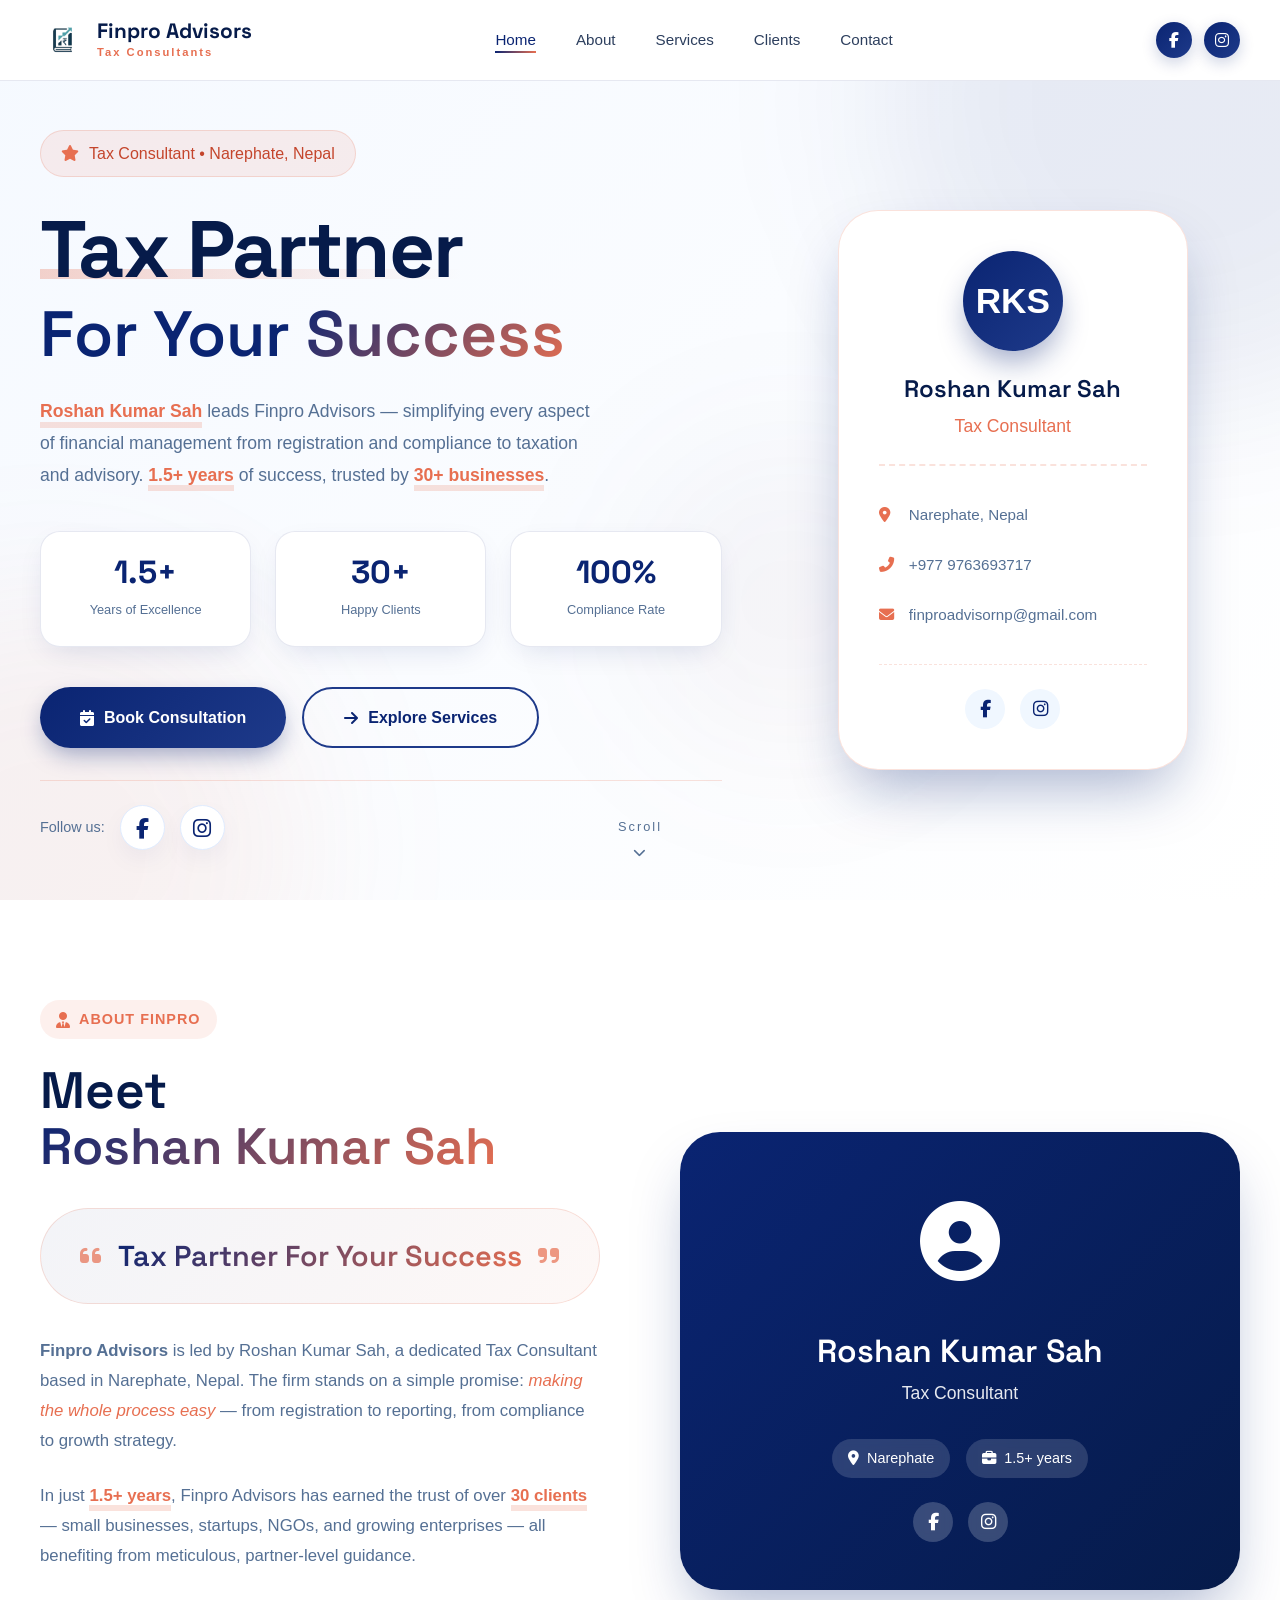
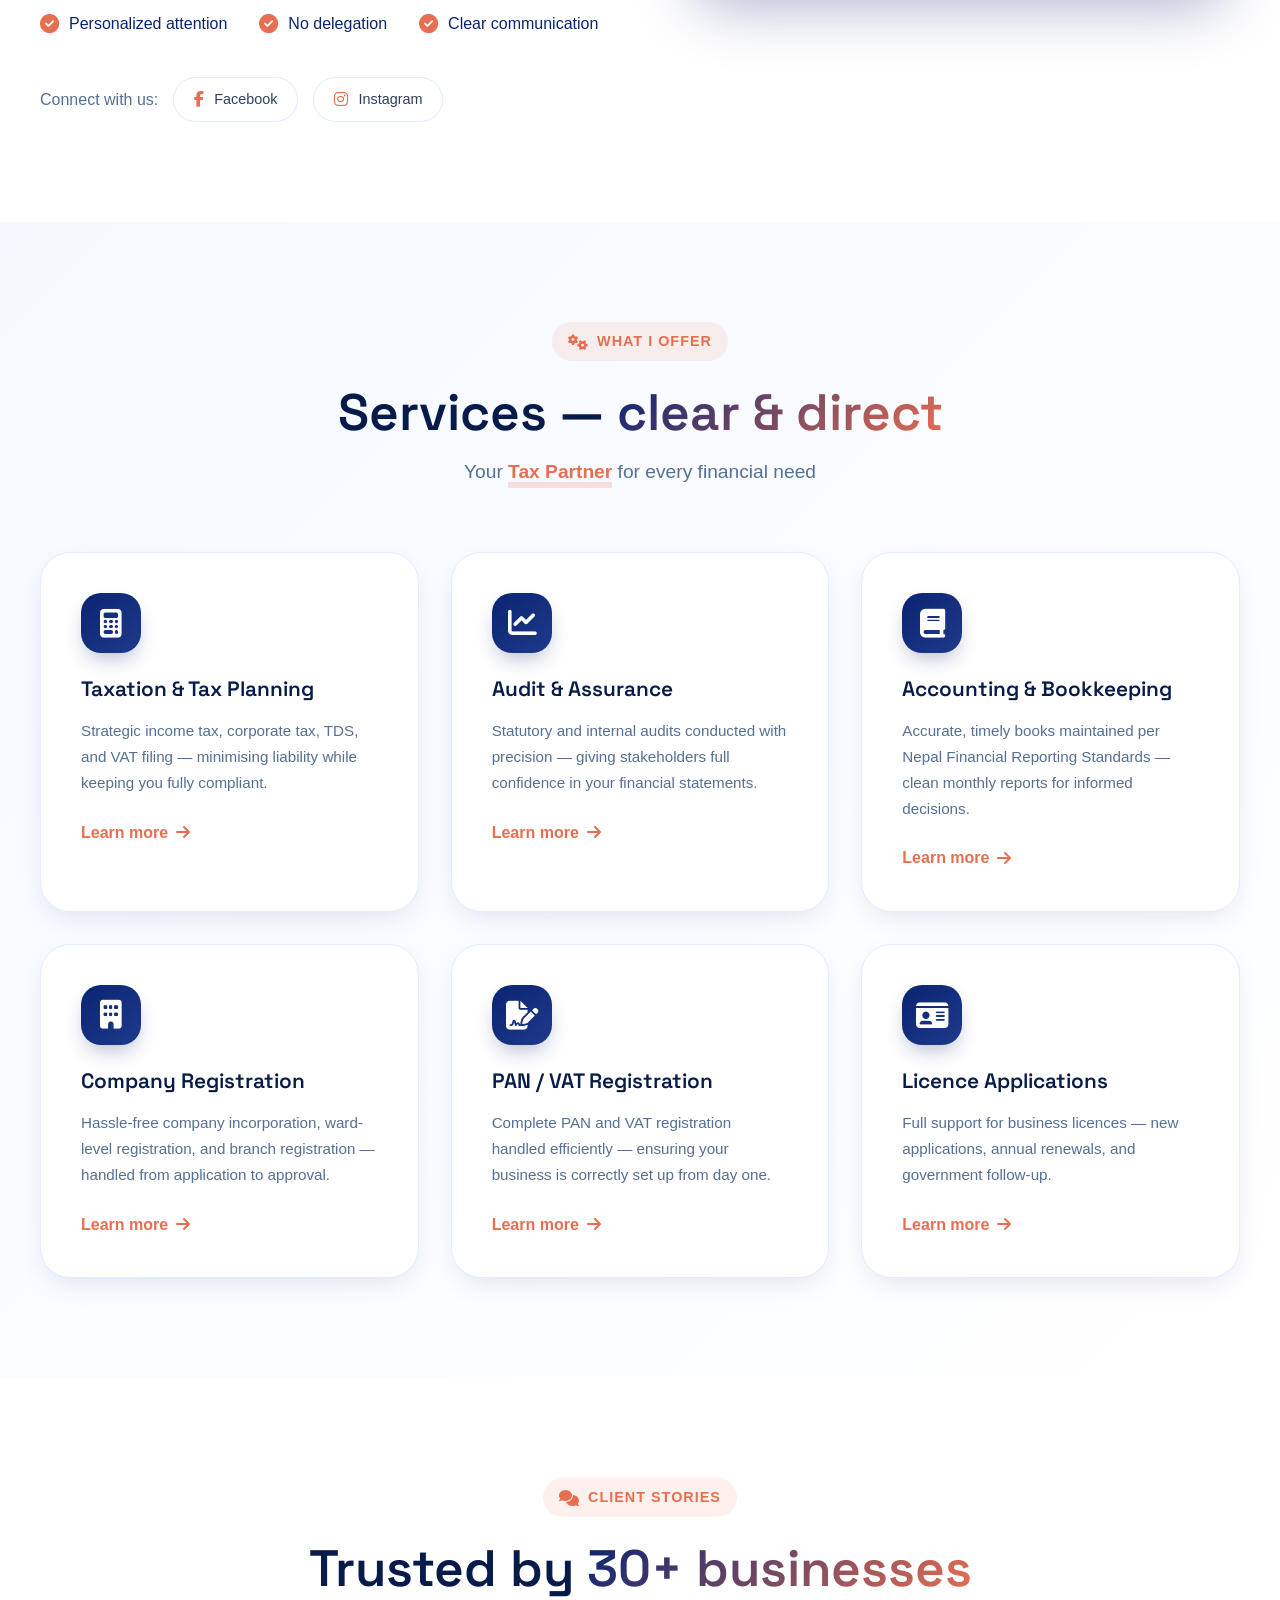
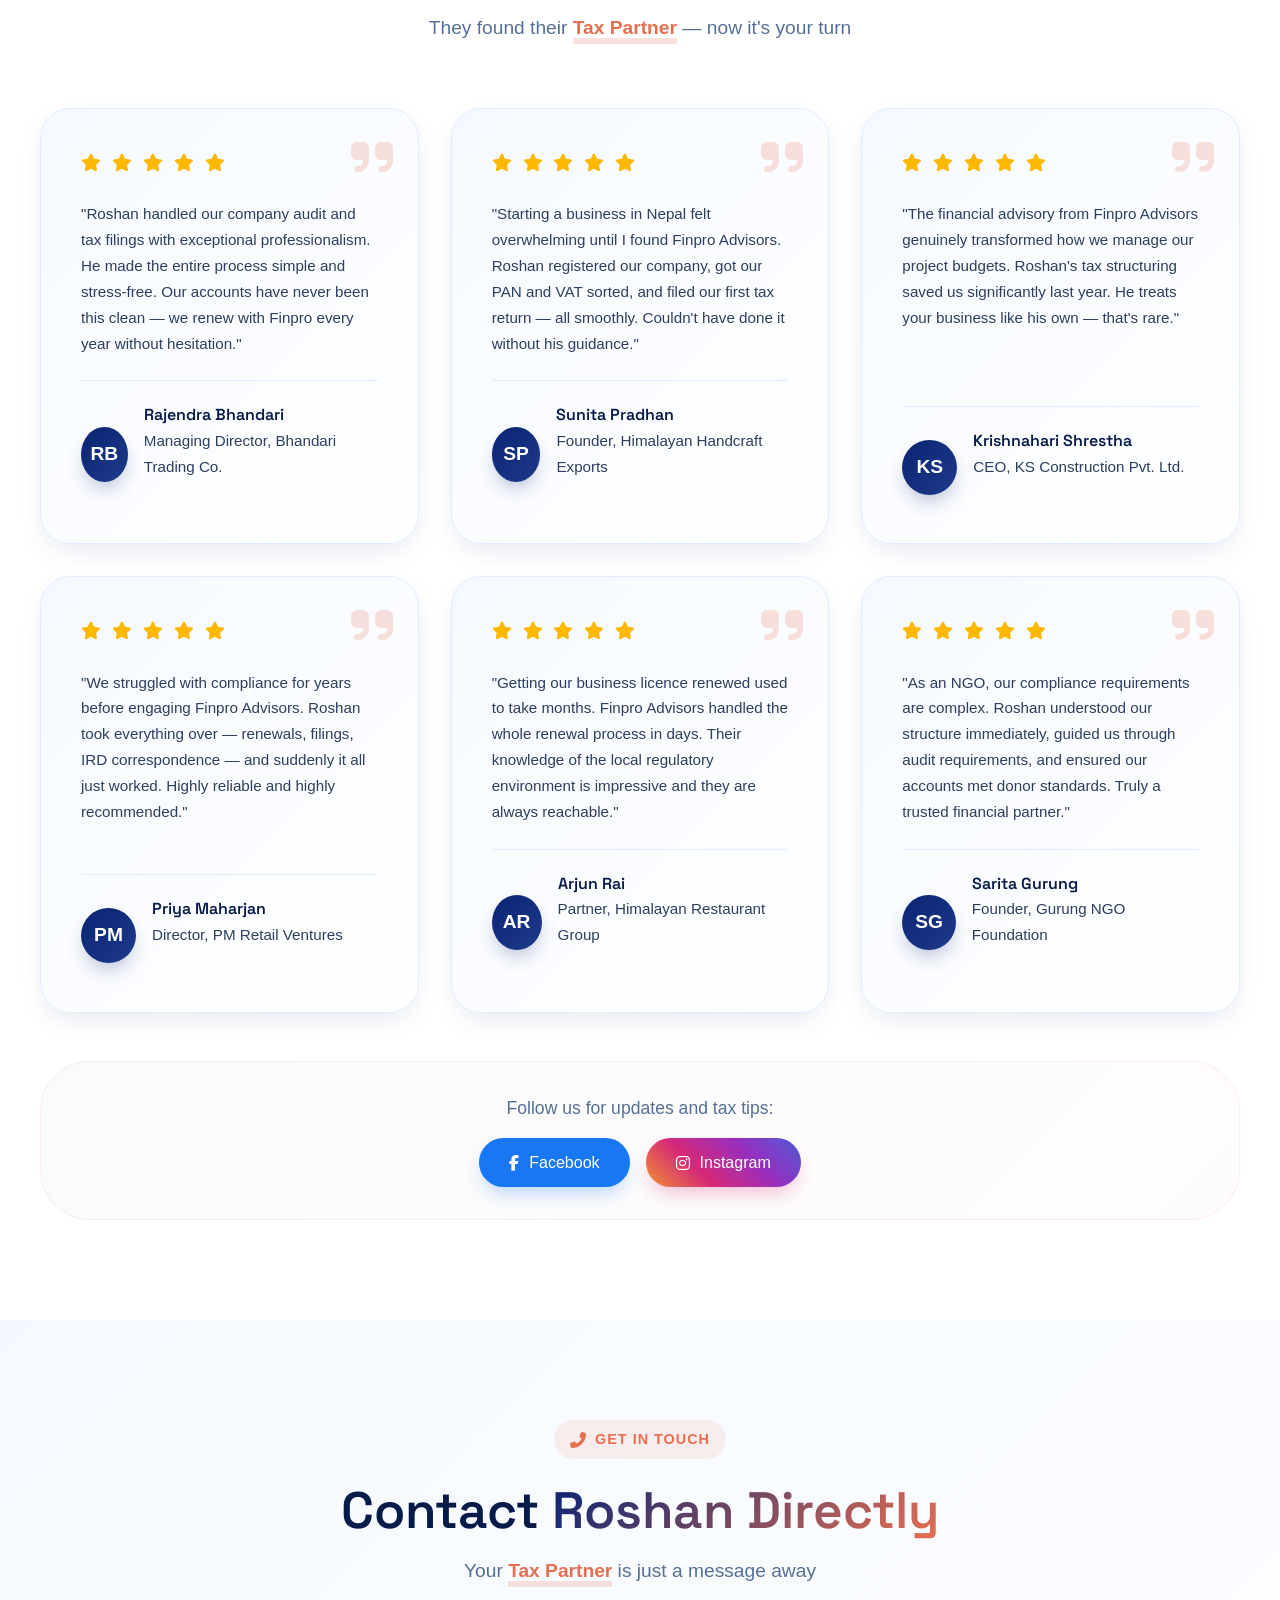
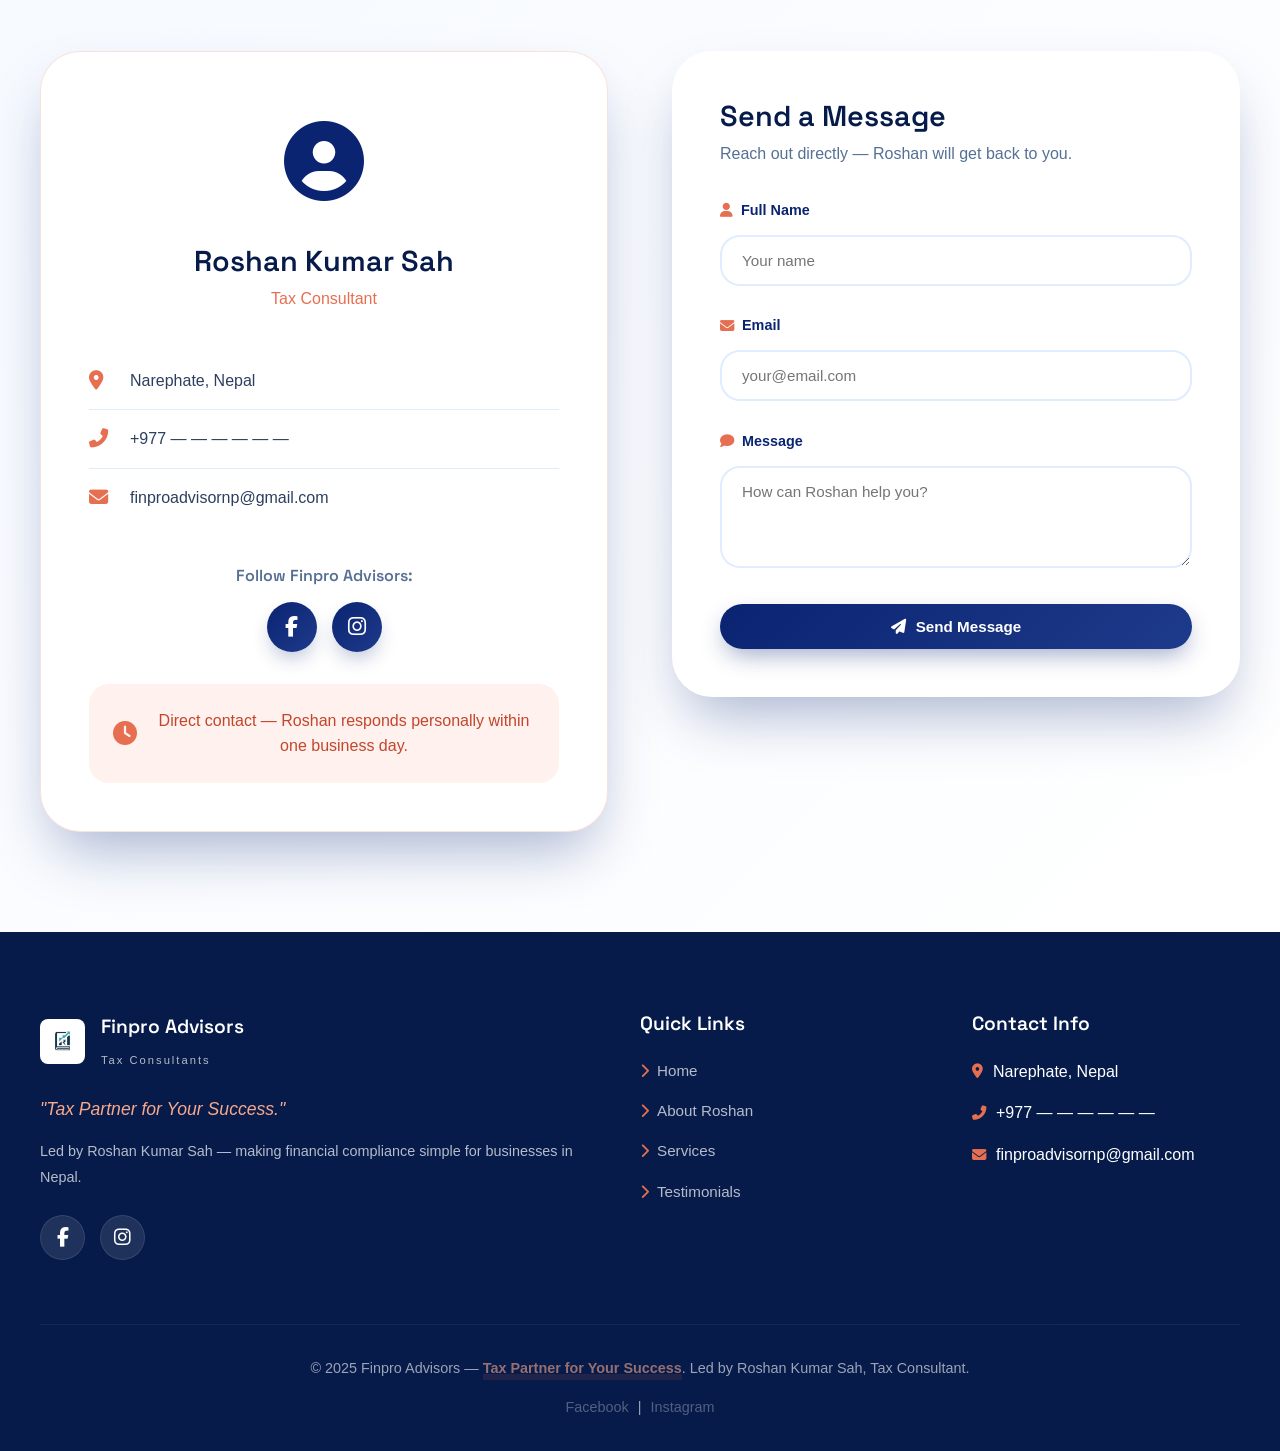
==== commit a8feaed1: "Advisers-Advisors and email" ====
--- a/index.html
+++ b/index.html
@@ -22,9 +22,9 @@
         <div class="nav-container">
             <div class="logo">
              <!-- LOGO PLACEHOLDER - Replace with actual logo -->
-                <img src="images/finpro-logo.png" alt="Finpro Advisers" class="logo-img">
+                <img src="images/finpro-logo.png" alt="Finpro Advisors" class="logo-img">
                      <div class="logo-text">
-                        <span class="logo-main">Finpro Advisers</span>
+                        <span class="logo-main">Finpro Advisors</span>
                          <span class="logo-sub">Tax Consultants</span>
                          </div>
             </div>
@@ -91,7 +91,7 @@
                 </h1>
                 
                 <p class="hero-subtitle">
-                    <span class="highlight">Roshan Kumar Sah</span> leads Finpro Advisers — simplifying every aspect of financial management from registration and compliance to taxation and advisory. <span class="highlight">1.5+ years</span> of success, trusted by <span class="highlight">30+ businesses</span>.
+                    <span class="highlight">Roshan Kumar Sah</span> leads Finpro Advisors — simplifying every aspect of financial management from registration and compliance to taxation and advisory. <span class="highlight">1.5+ years</span> of success, trusted by <span class="highlight">30+ businesses</span>.
                 </p>
                 
                 <div class="hero-stats">
@@ -141,8 +141,8 @@
                     <p>Tax Consultant</p>
                     <div class="visual-stats">
                         <div><i class="fas fa-map-marker-alt"></i> Narephate, Nepal</div>
-                        <div><i class="fas fa-phone-alt"></i> +977 — — — — — —</div>
-                        <div><i class="fas fa-envelope"></i> roshan@finproadvisers.com.np</div>
+                        <div><i class="fas fa-phone-alt"></i> +977 9763693717</div>
+                        <div><i class="fas fa-envelope"></i>finproadvisornp@gmail.com</div>
                     </div>
                     <!-- Social links in visual card -->
                     <div class="visual-social">
@@ -180,10 +180,10 @@
                     </div>
                     
                     <p class="about-text">
-                        <strong>Finpro Advisers</strong> is led by Roshan Kumar Sah, a dedicated Tax Consultant based in Narephate, Nepal. The firm stands on a simple promise: <em class="highlight-italic">making the whole process easy</em> — from registration to reporting, from compliance to growth strategy.
+                        <strong>Finpro Advisors</strong> is led by Roshan Kumar Sah, a dedicated Tax Consultant based in Narephate, Nepal. The firm stands on a simple promise: <em class="highlight-italic">making the whole process easy</em> — from registration to reporting, from compliance to growth strategy.
                     </p>
                     <p class="about-text">
-                        In just <span class="highlight">1.5+ years</span>, Finpro Advisers has earned the trust of over <span class="highlight">30 clients</span> — small businesses, startups, NGOs, and growing enterprises — all benefiting from meticulous, partner-level guidance.
+                        In just <span class="highlight">1.5+ years</span>, Finpro Advisors has earned the trust of over <span class="highlight">30 clients</span> — small businesses, startups, NGOs, and growing enterprises — all benefiting from meticulous, partner-level guidance.
                     </p>
                     <div class="about-features">
                         <div class="feature">
@@ -353,7 +353,7 @@
                     <i class="fas fa-star"></i>
                     <i class="fas fa-star"></i>
                 </div>
-                <p>"Starting a business in Nepal felt overwhelming until I found Finpro Advisers. Roshan registered our company, got our PAN and VAT sorted, and filed our first tax return — all smoothly. Couldn't have done it without his guidance."</p>
+                <p>"Starting a business in Nepal felt overwhelming until I found Finpro Advisors. Roshan registered our company, got our PAN and VAT sorted, and filed our first tax return — all smoothly. Couldn't have done it without his guidance."</p>
                 <div class="client-info">
                     <div class="client-avatar">SP</div>
                     <div class="client-details">
@@ -373,7 +373,7 @@
                     <i class="fas fa-star"></i>
                     <i class="fas fa-star"></i>
                 </div>
-                <p>"The financial advisory from Finpro Advisers genuinely transformed how we manage our project budgets. Roshan's tax structuring saved us significantly last year. He treats your business like his own — that's rare."</p>
+                <p>"The financial advisory from Finpro Advisors genuinely transformed how we manage our project budgets. Roshan's tax structuring saved us significantly last year. He treats your business like his own — that's rare."</p>
                 <div class="client-info">
                     <div class="client-avatar">KS</div>
                     <div class="client-details">
@@ -393,7 +393,7 @@
                     <i class="fas fa-star"></i>
                     <i class="fas fa-star"></i>
                 </div>
-                <p>"We struggled with compliance for years before engaging Finpro Advisers. Roshan took everything over — renewals, filings, IRD correspondence — and suddenly it all just worked. Highly reliable and highly recommended."</p>
+                <p>"We struggled with compliance for years before engaging Finpro Advisors. Roshan took everything over — renewals, filings, IRD correspondence — and suddenly it all just worked. Highly reliable and highly recommended."</p>
                 <div class="client-info">
                     <div class="client-avatar">PM</div>
                     <div class="client-details">
@@ -413,7 +413,7 @@
                     <i class="fas fa-star"></i>
                     <i class="fas fa-star"></i>
                 </div>
-                <p>"Getting our business licence renewed used to take months. Finpro Advisers handled the whole renewal process in days. Their knowledge of the local regulatory environment is impressive and they are always reachable."</p>
+                <p>"Getting our business licence renewed used to take months. Finpro Advisors handled the whole renewal process in days. Their knowledge of the local regulatory environment is impressive and they are always reachable."</p>
                 <div class="client-info">
                     <div class="client-avatar">AR</div>
                     <div class="client-details">
@@ -495,13 +495,13 @@
                             </div>
                             <div class="contact-item">
                                 <i class="fas fa-envelope"></i>
-                                <a href="mailto:roshan@finproadvisers.com.np">roshan@finproadvisers.com.np</a>
+                                <a href="mailto:roshan@finproadvisors.com.np">finproadvisornp@gmail.com</a>
                             </div>
                         </div>
 
                         <!-- Contact social links -->
                         <div class="contact-social">
-                            <h4>Follow Finpro Advisers:</h4>
+                            <h4>Follow Finpro Advisors:</h4>
                             <div class="social-links">
                                 <a href="https://www.facebook.com/share/1DPGoT16Qy/" target="_blank" class="social-circle">
                                     <i class="fab fa-facebook-f"></i>
@@ -566,9 +566,9 @@
                     <!-- Replace this section: -->
 <div class="footer-logo">
     <!-- SAME LOGO AS HEADER - Replace with actual logo -->
-    <img src="images/finpro-logo.png" alt="Finpro Advisers" class="footer-logo-img">
+    <img src="images/finpro-logo.png" alt="Finpro Advisors" class="footer-logo-img">
     <div>
-        <span class="footer-name">Finpro Advisers</span>
+        <span class="footer-name">Finpro Advisors</span>
         <span class="footer-sub">Tax Consultants</span>
     </div>
 </div>
@@ -601,13 +601,13 @@
                     <ul>
                         <li><i class="fas fa-map-marker-alt"></i> Narephate, Nepal</li>
                         <li><i class="fas fa-phone-alt"></i> +977 — — — — — —</li>
-                        <li><i class="fas fa-envelope"></i> roshan@finproadvisers.com.np</li>
+                        <li><i class="fas fa-envelope"></i>finproadvisornp@gmail.com</li>
                     </ul>
                 </div>
             </div>
             
             <div class="footer-bottom">
-                <p>© 2025 Finpro Advisers — <span class="highlight">Tax Partner for Your Success</span>. Led by Roshan Kumar Sah, Tax Consultant.</p>
+                <p>© 2025 Finpro Advisors — <span class="highlight">Tax Partner for Your Success</span>. Led by Roshan Kumar Sah, Tax Consultant.</p>
                 <div class="footer-bottom-social">
                     <a href="https://www.facebook.com/share/1DPGoT16Qy/" target="_blank">Facebook</a> | 
                     <a href="https://www.instagram.com/finproadvisor?igsh=MXdqczhjYWlteml2Ng==" target="_blank">Instagram</a>
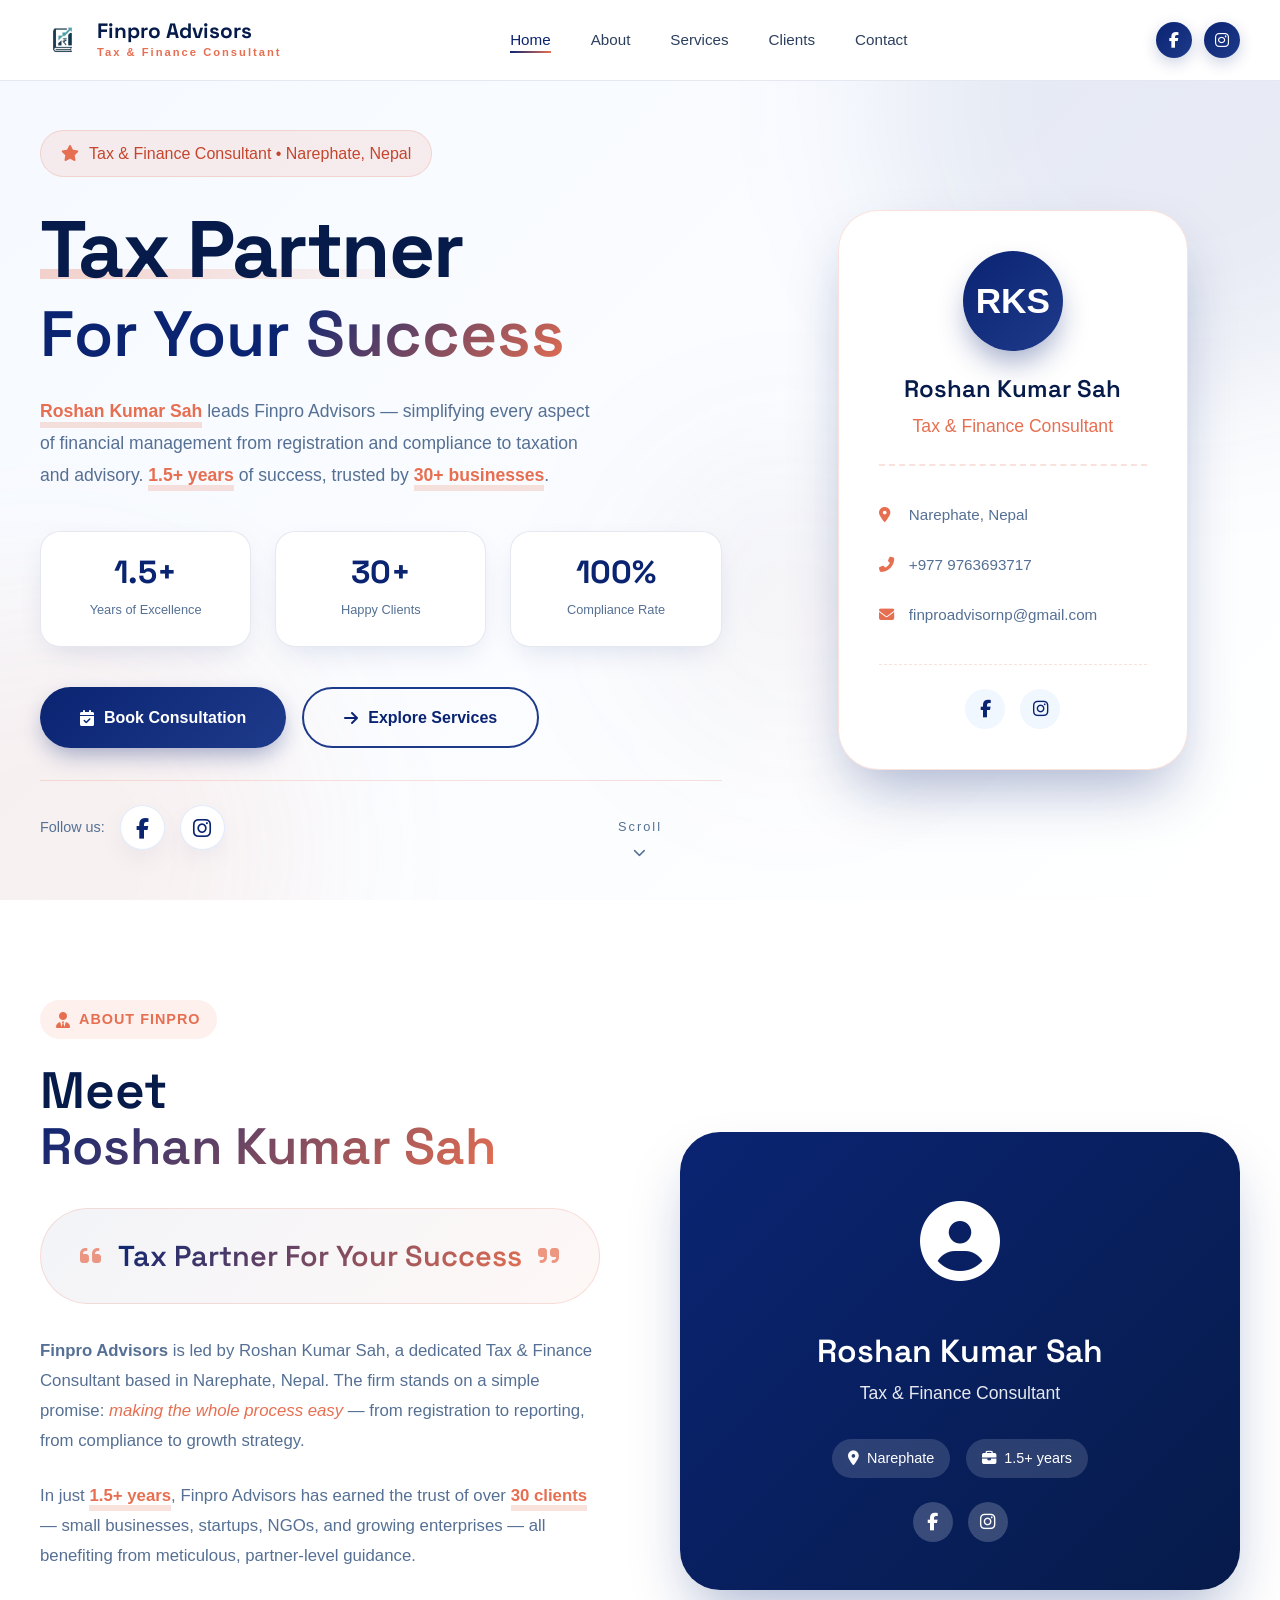
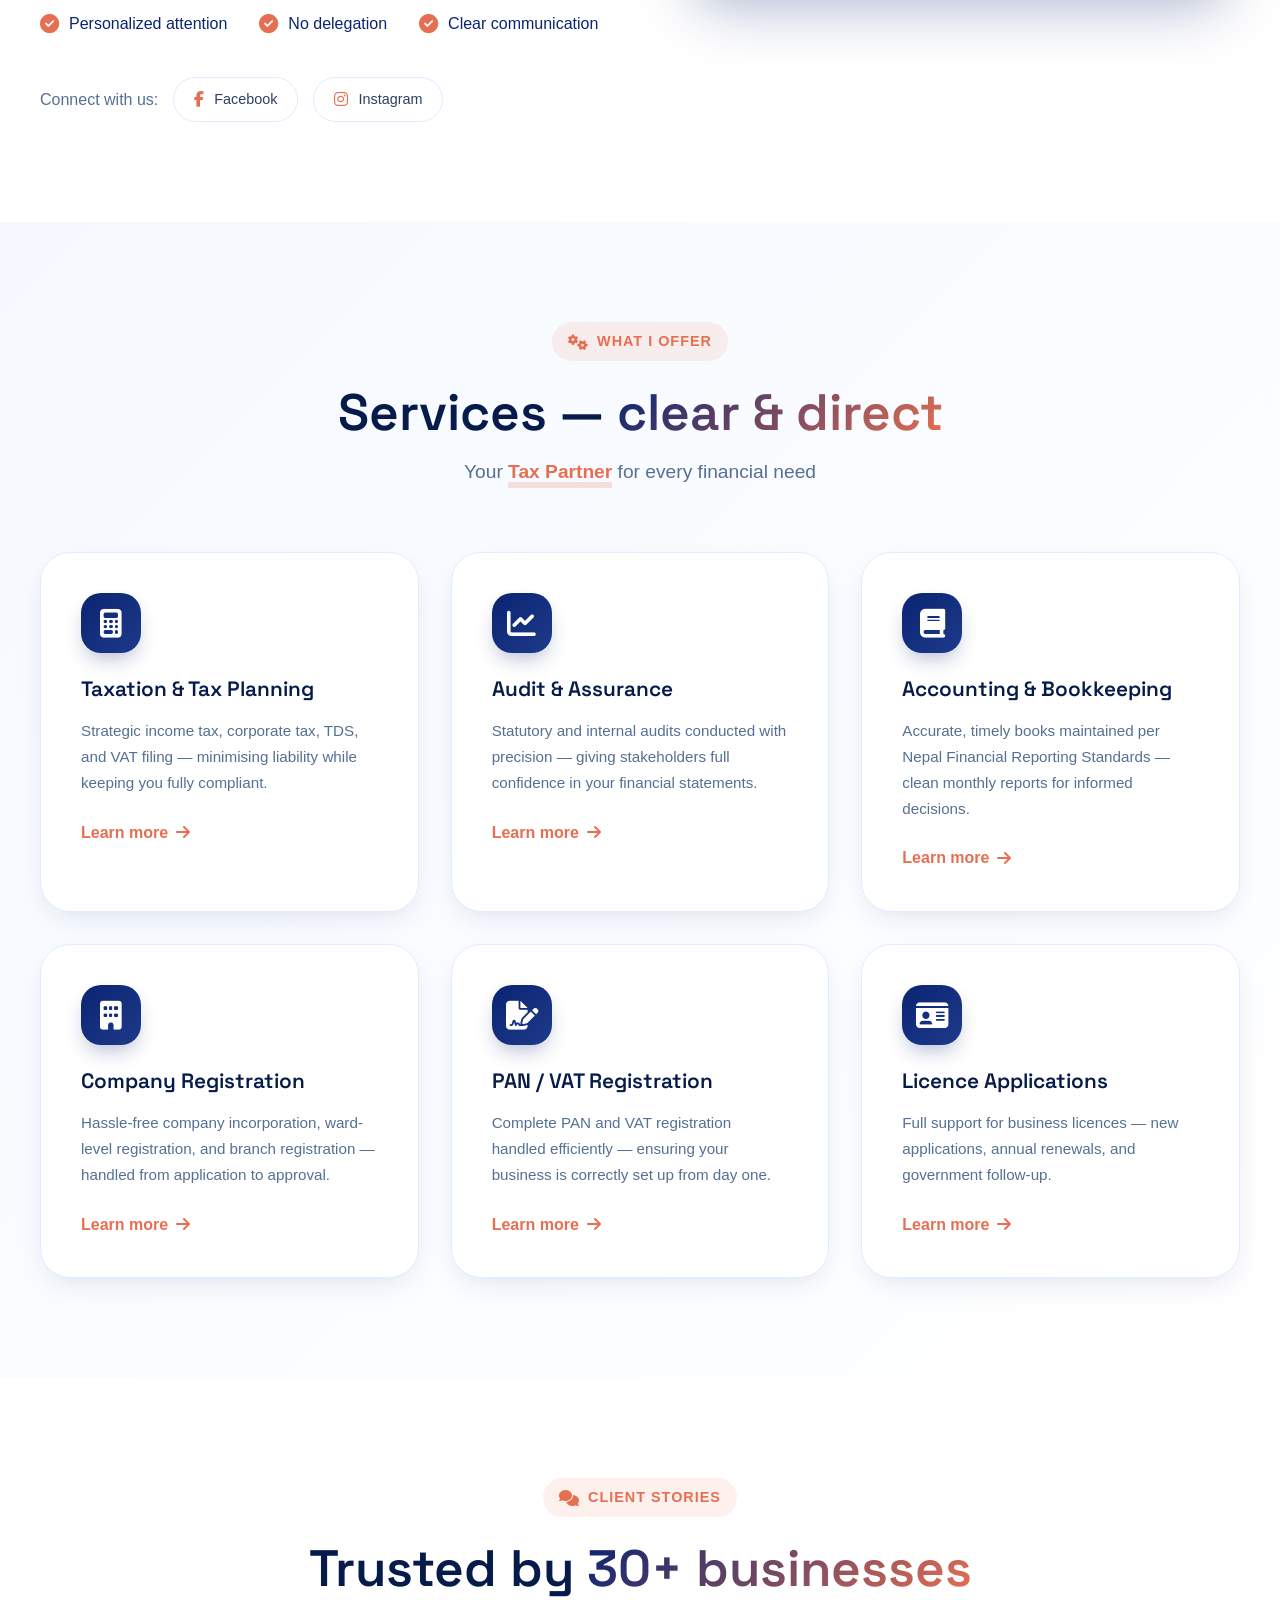
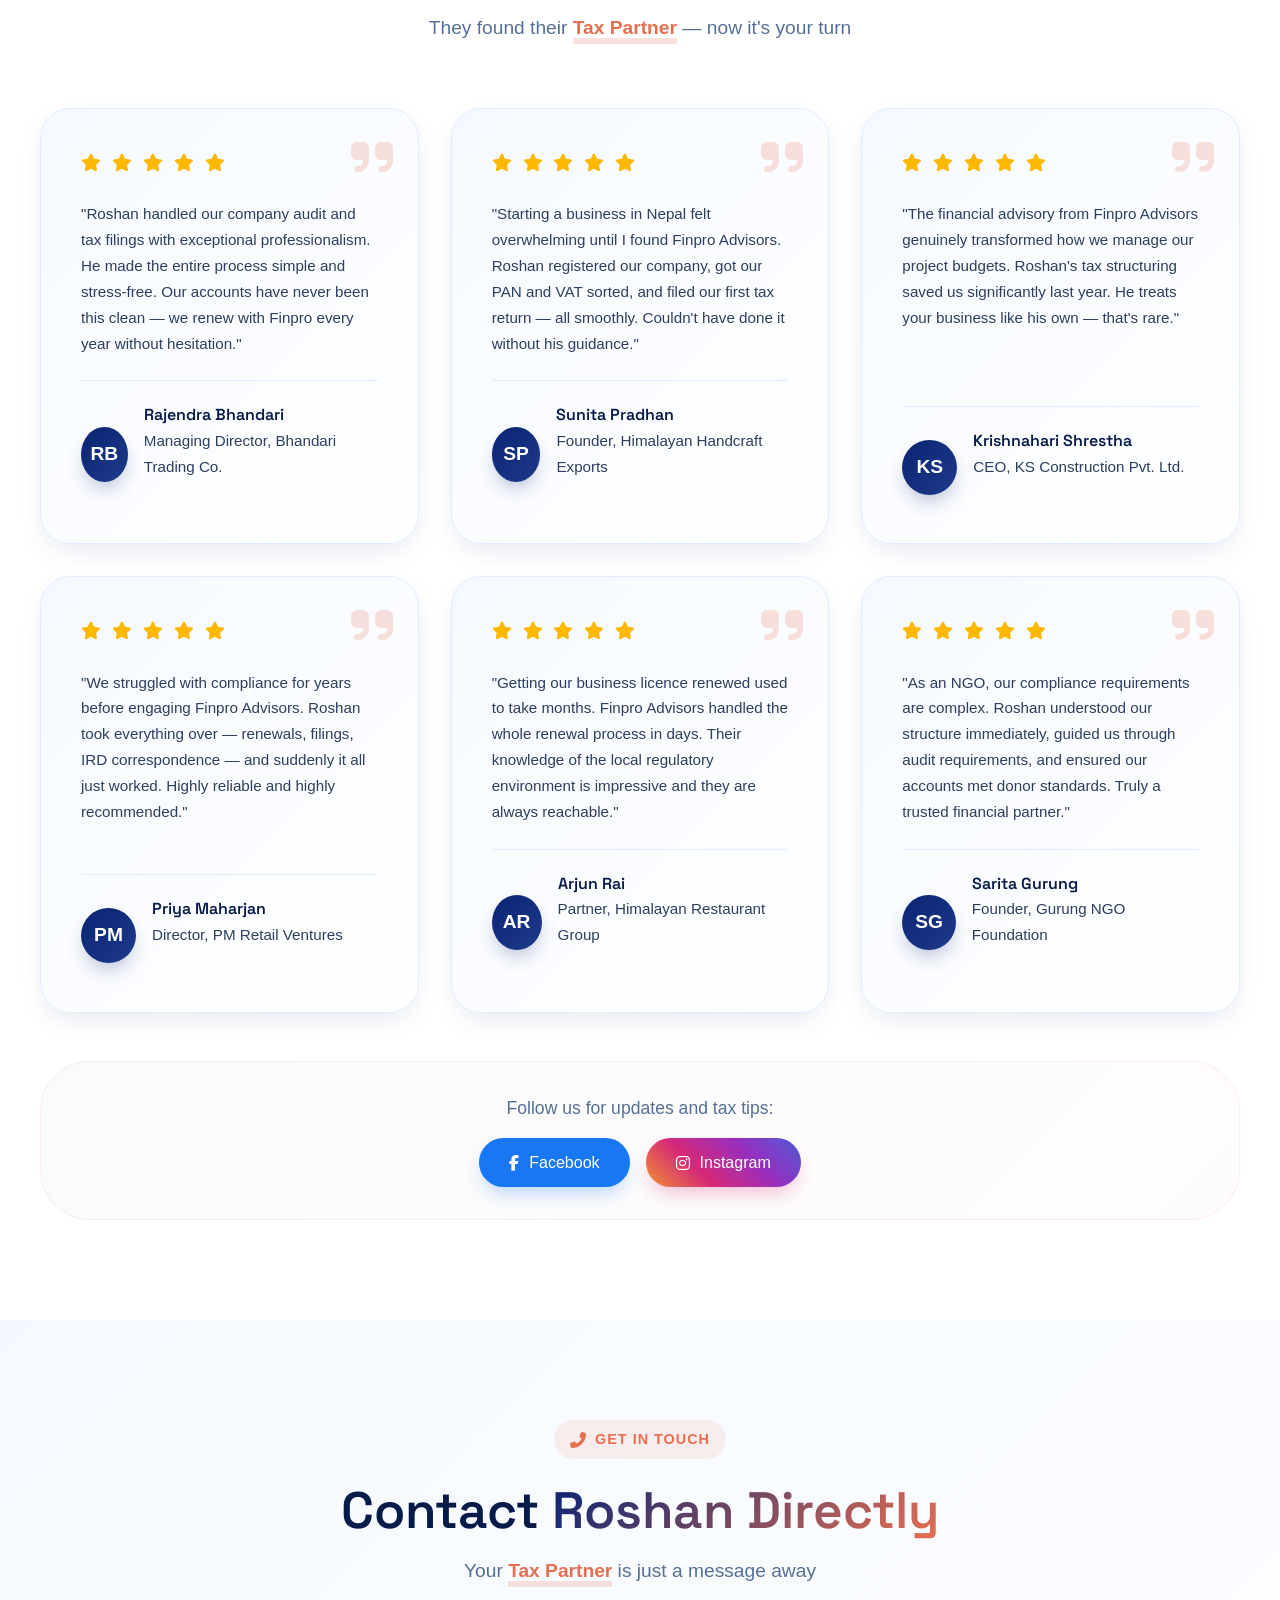
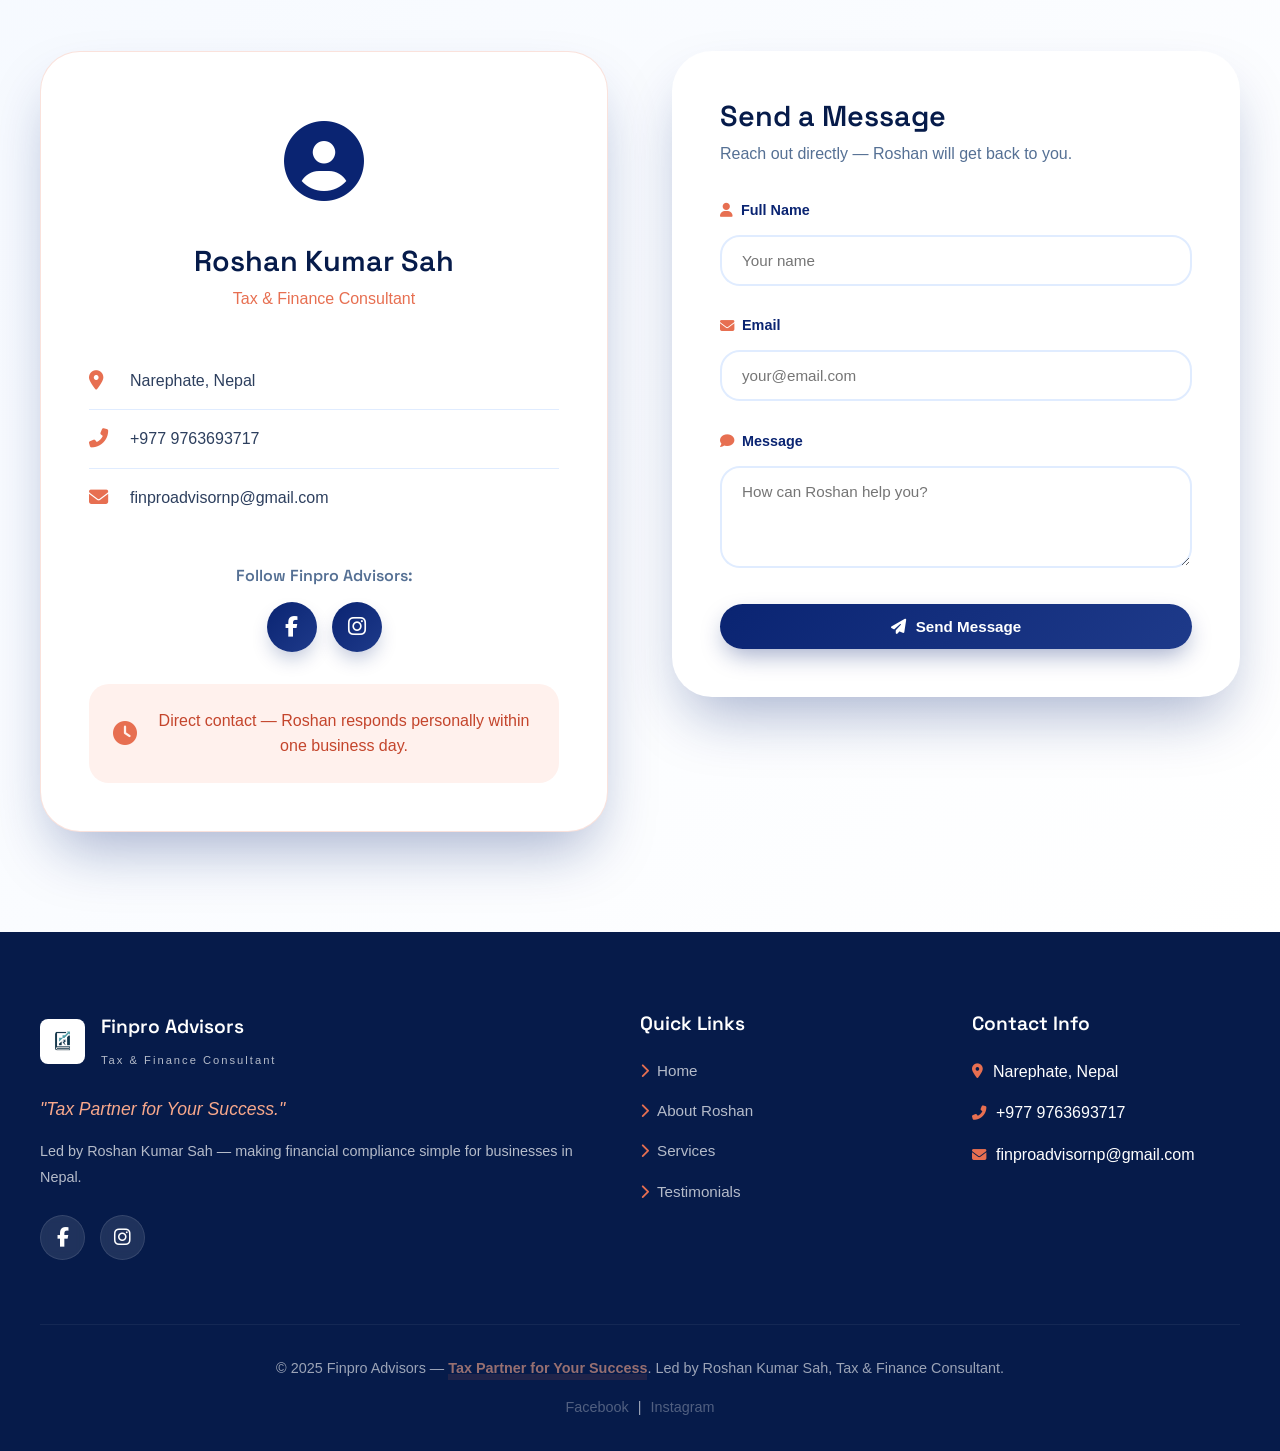
==== commit 4b6d3888: "Tax & Finance Consultant" ====
--- a/index.html
+++ b/index.html
@@ -3,7 +3,7 @@
 <head>
     <meta charset="UTF-8">
     <meta name="viewport" content="width=device-width, initial-scale=1.0">
-    <title>Finpro Advisers | Roshan Kumar Sah - Tax Consultant</title>
+    <title>Finpro Advisors | Roshan Kumar Sah - Tax & Finance Consultant</title>
     
     <!-- CSS -->
     <link rel="stylesheet" href="style.css">
@@ -25,7 +25,7 @@
                 <img src="images/finpro-logo.png" alt="Finpro Advisors" class="logo-img">
                      <div class="logo-text">
                         <span class="logo-main">Finpro Advisors</span>
-                         <span class="logo-sub">Tax Consultants</span>
+                         <span class="logo-sub">Tax & Finance Consultant</span>
                          </div>
             </div>
             
@@ -81,7 +81,7 @@
             <div class="hero-content">
                 <div class="hero-badge">
                     <i class="fas fa-star"></i>
-                    <span>Tax Consultant • Narephate, Nepal</span>
+                    <span>Tax & Finance Consultant • Narephate, Nepal</span>
                 </div>
                 
                 <!-- MAIN HOOK LINE - Prominently displayed -->
@@ -138,7 +138,7 @@
                     <!-- <img src="images/roshan-sah.jpg" alt="Roshan Kumar Sah"> -->
                     <div class="initial-circle">RKS</div>
                     <h3>Roshan Kumar Sah</h3>
-                    <p>Tax Consultant</p>
+                    <p>Tax & Finance Consultant</p>
                     <div class="visual-stats">
                         <div><i class="fas fa-map-marker-alt"></i> Narephate, Nepal</div>
                         <div><i class="fas fa-phone-alt"></i> +977 9763693717</div>
@@ -180,7 +180,7 @@
                     </div>
                     
                     <p class="about-text">
-                        <strong>Finpro Advisors</strong> is led by Roshan Kumar Sah, a dedicated Tax Consultant based in Narephate, Nepal. The firm stands on a simple promise: <em class="highlight-italic">making the whole process easy</em> — from registration to reporting, from compliance to growth strategy.
+                        <strong>Finpro Advisors</strong> is led by Roshan Kumar Sah, a dedicated Tax & Finance Consultant based in Narephate, Nepal. The firm stands on a simple promise: <em class="highlight-italic">making the whole process easy</em> — from registration to reporting, from compliance to growth strategy.
                     </p>
                     <p class="about-text">
                         In just <span class="highlight">1.5+ years</span>, Finpro Advisors has earned the trust of over <span class="highlight">30 clients</span> — small businesses, startups, NGOs, and growing enterprises — all benefiting from meticulous, partner-level guidance.
@@ -219,7 +219,7 @@
                             <i class="fas fa-user-circle"></i>
                         </div>
                         <h3>Roshan Kumar Sah</h3>
-                        <p class="profile-title">Tax Consultant</p>
+                        <p class="profile-title">Tax & Finance Consultant</p>
                         <div class="profile-badges">
                             <span class="badge"><i class="fas fa-map-marker-alt"></i> Narephate</span>
                             <span class="badge"><i class="fas fa-briefcase"></i> 1.5+ years</span>
@@ -482,7 +482,7 @@
                             <i class="fas fa-user-circle"></i>
                         </div>
                         <h3>Roshan Kumar Sah</h3>
-                        <p class="contact-title">Tax Consultant</p>
+                        <p class="contact-title">Tax & Finance Consultant</p>
                         
                         <div class="contact-details">
                             <div class="contact-item">
@@ -491,7 +491,7 @@
                             </div>
                             <div class="contact-item">
                                 <i class="fas fa-phone-alt"></i>
-                                <a href="tel:+977XXXXXXXXXX">+977 — — — — — —</a>
+                                <a href="tel:+977XXXXXXXXXX">+977 9763693717</a>
                             </div>
                             <div class="contact-item">
                                 <i class="fas fa-envelope"></i>
@@ -569,7 +569,7 @@
     <img src="images/finpro-logo.png" alt="Finpro Advisors" class="footer-logo-img">
     <div>
         <span class="footer-name">Finpro Advisors</span>
-        <span class="footer-sub">Tax Consultants</span>
+        <span class="footer-sub">Tax & Finance Consultant</span>
     </div>
 </div>
                     <p class="footer-tagline">"Tax Partner for Your Success."</p>
@@ -600,14 +600,14 @@
                     <h4>Contact Info</h4>
                     <ul>
                         <li><i class="fas fa-map-marker-alt"></i> Narephate, Nepal</li>
-                        <li><i class="fas fa-phone-alt"></i> +977 — — — — — —</li>
+                        <li><i class="fas fa-phone-alt"></i> +977 9763693717</li>
                         <li><i class="fas fa-envelope"></i>finproadvisornp@gmail.com</li>
                     </ul>
                 </div>
             </div>
             
             <div class="footer-bottom">
-                <p>© 2025 Finpro Advisors — <span class="highlight">Tax Partner for Your Success</span>. Led by Roshan Kumar Sah, Tax Consultant.</p>
+                <p>© 2025 Finpro Advisors — <span class="highlight">Tax Partner for Your Success</span>. Led by Roshan Kumar Sah, Tax & Finance Consultant.</p>
                 <div class="footer-bottom-social">
                     <a href="https://www.facebook.com/share/1DPGoT16Qy/" target="_blank">Facebook</a> | 
                     <a href="https://www.instagram.com/finproadvisor?igsh=MXdqczhjYWlteml2Ng==" target="_blank">Instagram</a>
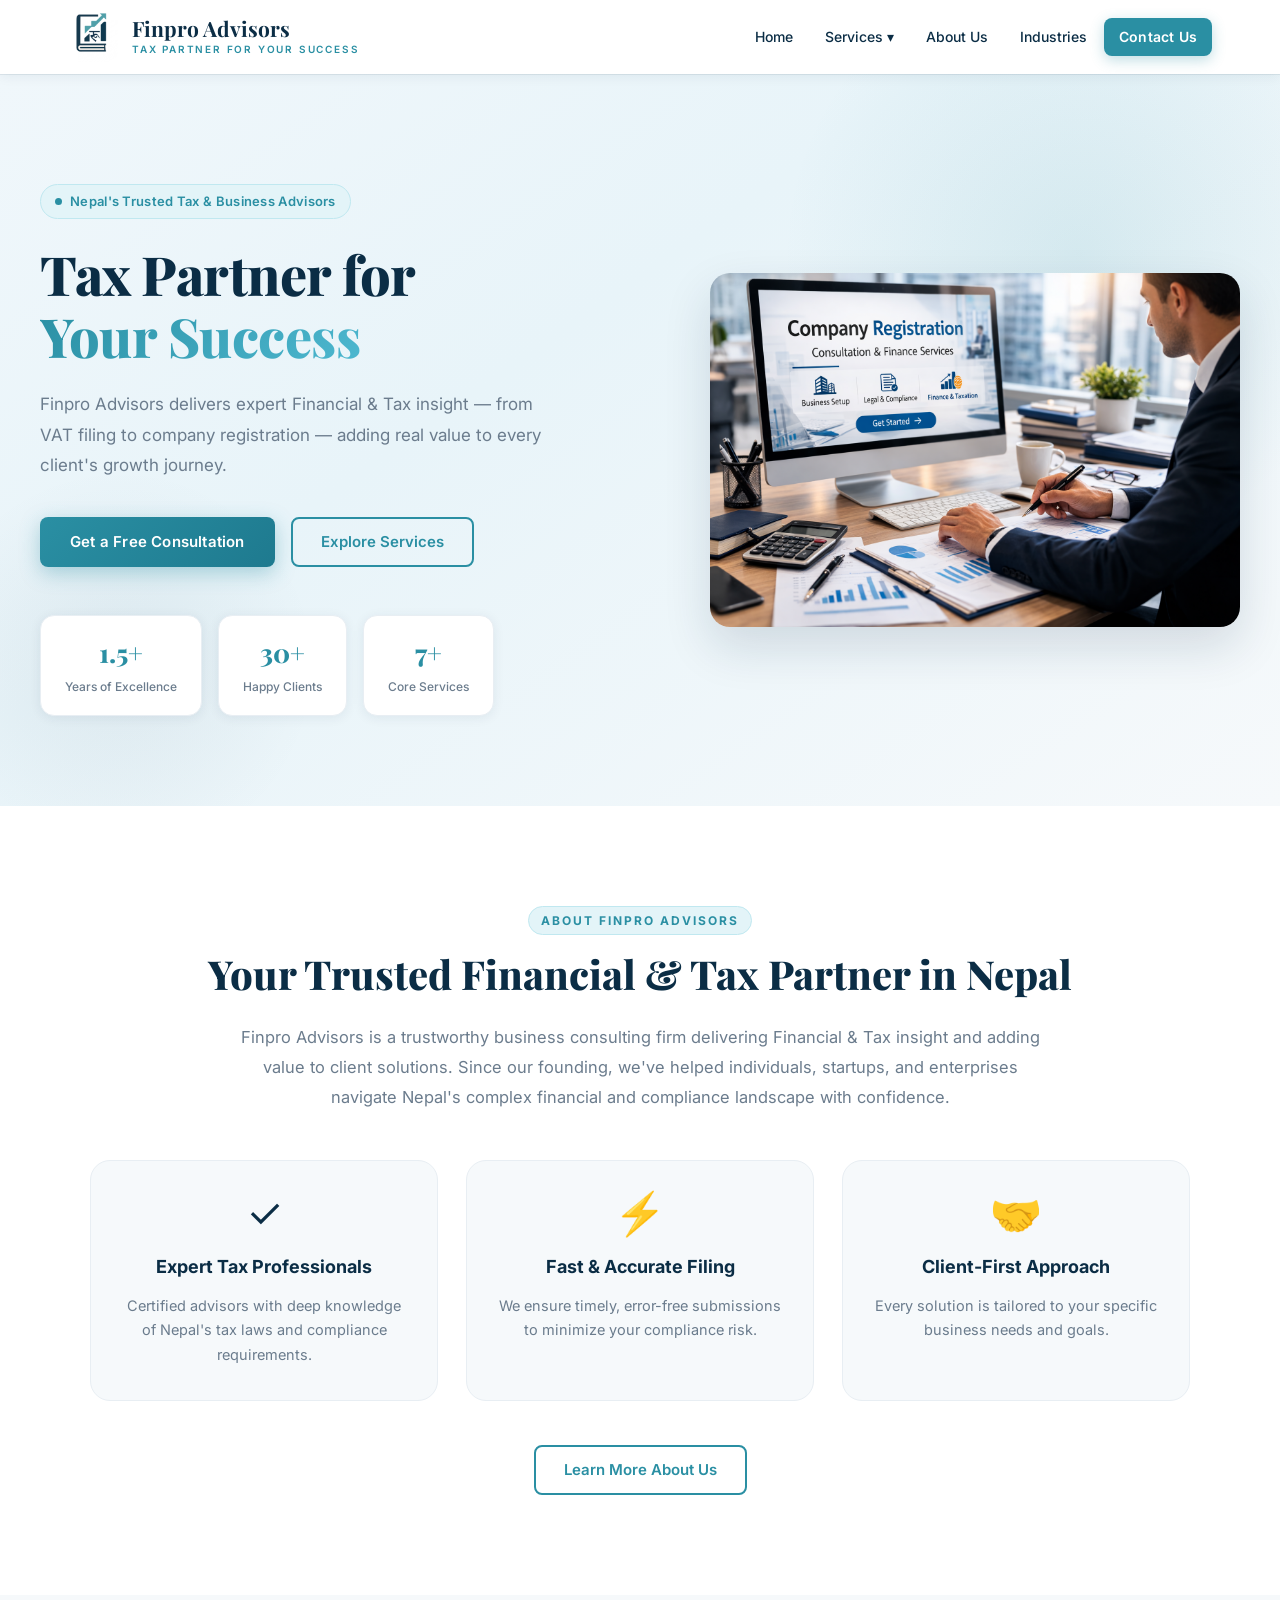
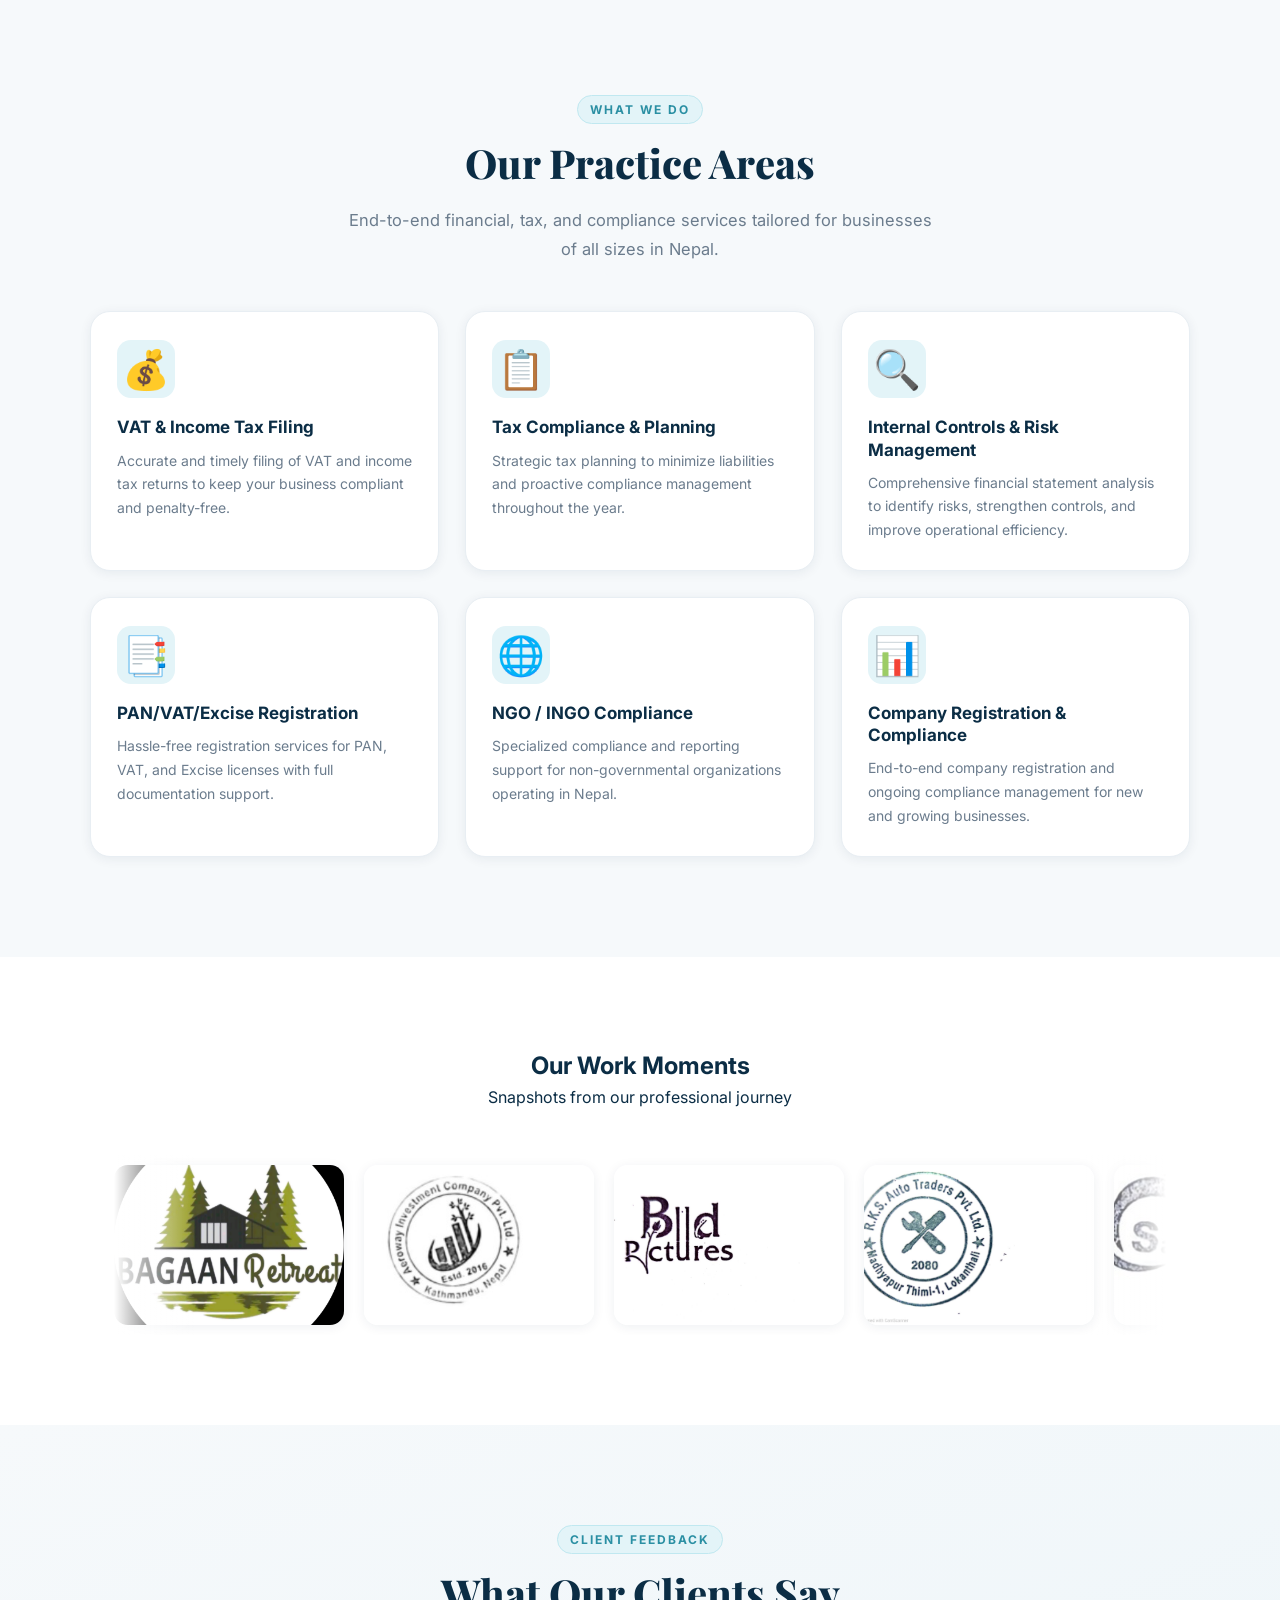
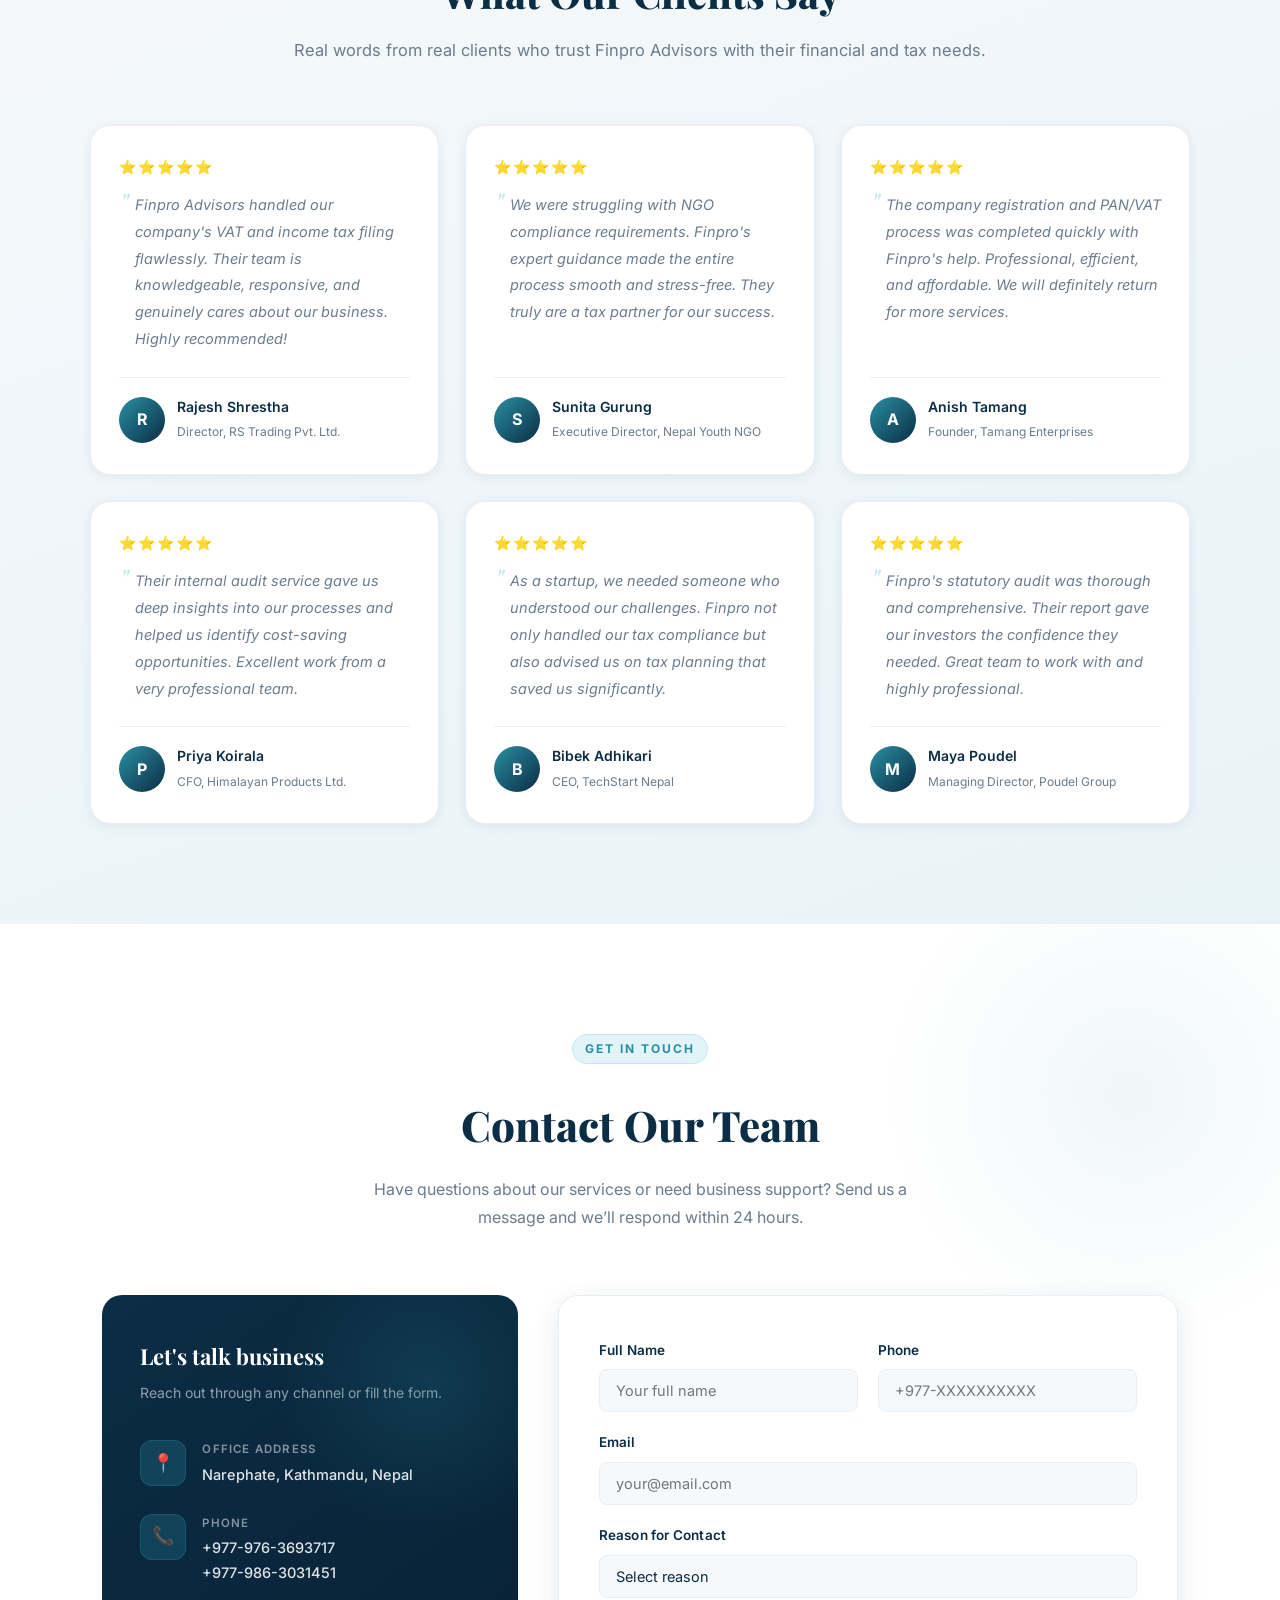
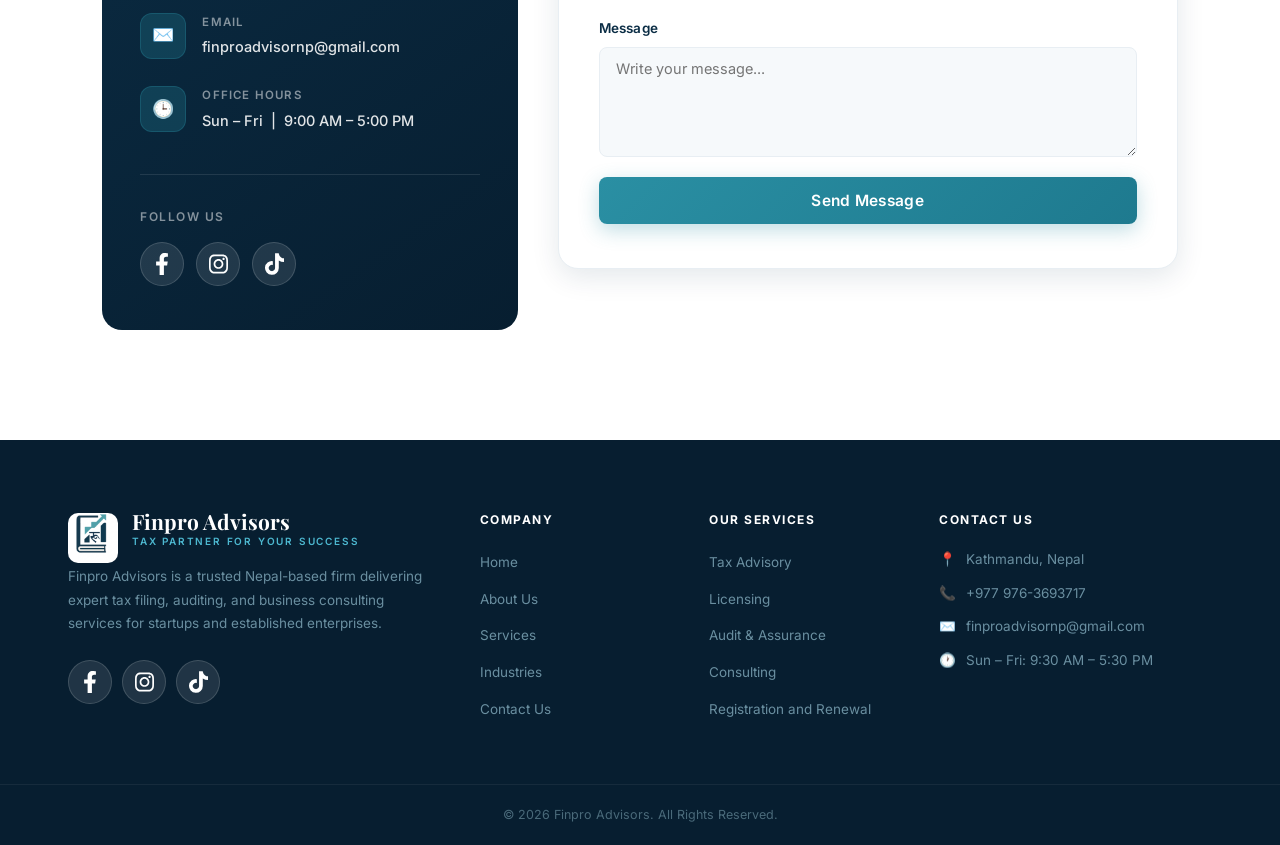
==== commit 246bb99f: "final changes" ====
--- a/index.html
+++ b/index.html
@@ -1,621 +1,609 @@
 <!DOCTYPE html>
 <html lang="en">
+
 <head>
-    <meta charset="UTF-8">
-    <meta name="viewport" content="width=device-width, initial-scale=1.0">
-    <title>Finpro Advisors | Roshan Kumar Sah - Tax & Finance Consultant</title>
-    
-    <!-- CSS -->
-    <link rel="stylesheet" href="style.css">
-    
-    <!-- Fonts -->
-    <link rel="preconnect" href="https://fonts.googleapis.com">
-    <link rel="preconnect" href="https://fonts.gstatic.com" crossorigin>
-    <link href="https://fonts.googleapis.com/css2?family=Space+Grotesk:wght@300;400;500;600;700&family=Playfair+Display:ital,wght@0,400;0,500;0,600;1,400&display=swap" rel="stylesheet">
-    
-    <!-- Font Awesome for icons -->
-    <link rel="stylesheet" href="https://cdnjs.cloudflare.com/ajax/libs/font-awesome/6.5.1/css/all.min.css">
+
+  <meta charset="UTF-8">
+  <meta name="viewport" content="width=device-width, initial-scale=1.0">
+
+  <title>Finpro Advisors</title>
+
+  <link rel="preconnect" href="https://fonts.googleapis.com">
+  <link rel="preconnect" href="https://fonts.gstatic.com" crossorigin>
+  <link
+    href="https://fonts.googleapis.com/css2?family=Inter:wght@300;400;500;600;700;800&family=Playfair+Display:ital,wght@0,700;0,800;1,700&display=swap"
+    rel="stylesheet">
+  <link rel="stylesheet" href="../css/style.css">
+  <link rel="icon" type="image/x-icon" sizes="64*64" href="../assets/favicon 0.png">
+
 </head>
+
 <body>
-    <!-- Navigation -->
-    <nav class="navbar" id="navbar">
-        <div class="nav-container">
-            <div class="logo">
-             <!-- LOGO PLACEHOLDER - Replace with actual logo -->
-                <img src="images/finpro-logo.png" alt="Finpro Advisors" class="logo-img">
-                     <div class="logo-text">
-                        <span class="logo-main">Finpro Advisors</span>
-                         <span class="logo-sub">Tax & Finance Consultant</span>
-                         </div>
-            </div>
-            
-            <ul class="nav-menu">
-                <li><a href="#home" class="nav-link active">Home</a></li>
-                <li><a href="#about" class="nav-link">About</a></li>
-                <li><a href="#services" class="nav-link">Services</a></li>
-                <li><a href="#testimonials" class="nav-link">Clients</a></li>
-                <li><a href="#contact" class="nav-link">Contact</a></li>
-            </ul>
-            
-            <div class="nav-social">
-                <a href="https://www.facebook.com/share/1DPGoT16Qy/" target="_blank" class="social-icon" title="Facebook">
-                    <i class="fab fa-facebook-f"></i>
-                </a>
-                <a href="https://www.instagram.com/finproadvisor?igsh=MXdqczhjYWlteml2Ng==" target="_blank" class="social-icon" title="Instagram">
-                    <i class="fab fa-instagram"></i>
-                </a>
-            </div>
-            
-            <button class="hamburger" id="hamburger">
-                <span></span>
-                <span></span>
-                <span></span>
-            </button>
-        </div>
-        
-        <div class="mobile-menu" id="mobileMenu">
-            <a href="#home">Home</a>
-            <a href="#about">About</a>
-            <a href="#services">Services</a>
-            <a href="#testimonials">Clients</a>
-            <a href="#contact">Contact</a>
-            <div class="mobile-social">
-                <a href="https://www.facebook.com/share/1DPGoT16Qy/" target="_blank" class="social-icon">
-                    <i class="fab fa-facebook-f"></i> Facebook
-                </a>
-                <a href="https://www.instagram.com/finproadvisor?igsh=MXdqczhjYWlteml2Ng==" target="_blank" class="social-icon">
-                    <i class="fab fa-instagram"></i> Instagram
-                </a>
-            </div>
-        </div>
-    </nav>
-
-    <!-- Hero Section - Full Width with MAIN HOOK LINE -->
-    <section id="home" class="hero">
-        <div class="hero-bg">
-            <div class="hero-shape shape-1"></div>
-            <div class="hero-shape shape-2"></div>
-            <div class="hero-shape shape-3"></div>
-        </div>
-        <div class="hero-container">
-            <div class="hero-content">
-                <div class="hero-badge">
-                    <i class="fas fa-star"></i>
-                    <span>Tax & Finance Consultant • Narephate, Nepal</span>
-                </div>
-                
-                <!-- MAIN HOOK LINE - Prominently displayed -->
-                <h1 class="hero-title">
-                    <span class="hook-line">Tax Partner</span><br>
-                    <span class="hook-line-sub">For Your <span class="gradient-text">Success</span></span>
-                </h1>
-                
-                <p class="hero-subtitle">
-                    <span class="highlight">Roshan Kumar Sah</span> leads Finpro Advisors — simplifying every aspect of financial management from registration and compliance to taxation and advisory. <span class="highlight">1.5+ years</span> of success, trusted by <span class="highlight">30+ businesses</span>.
-                </p>
-                
-                <div class="hero-stats">
-                    <div class="stat-card">
-                        <span class="stat-number">1.5+</span>
-                        <span class="stat-label">Years of Excellence</span>
-                    </div>
-                    <div class="stat-card">
-                        <span class="stat-number">30+</span>
-                        <span class="stat-label">Happy Clients</span>
-                    </div>
-                    <div class="stat-card">
-                        <span class="stat-number">100%</span>
-                        <span class="stat-label">Compliance Rate</span>
-                    </div>
-                </div>
-                
-                <div class="hero-buttons">
-                    <a href="#contact" class="btn btn-primary btn-large">
-                        <i class="fas fa-calendar-check"></i>
-                        Book Consultation
-                    </a>
-                    <a href="#services" class="btn btn-outline btn-large">
-                        <i class="fas fa-arrow-right"></i>
-                        Explore Services
-                    </a>
-                </div>
-
-                <!-- Social proof with social links -->
-                <div class="hero-social">
-                    <span class="social-label">Follow us:</span>
-                    <a href="https://www.facebook.com/share/1DPGoT16Qy/" target="_blank" class="social-icon-large">
-                        <i class="fab fa-facebook-f"></i>
-                    </a>
-                    <a href="https://www.instagram.com/finproadvisor?igsh=MXdqczhjYWlteml2Ng==" target="_blank" class="social-icon-large">
-                        <i class="fab fa-instagram"></i>
-                    </a>
-                </div>
-            </div>
-            
-            <div class="hero-visual">
-                <div class="visual-card floating">
-                    <!-- PROFILE PLACEHOLDER - Replace with actual image when available -->
-                    <!-- <img src="images/roshan-sah.jpg" alt="Roshan Kumar Sah"> -->
-                    <div class="initial-circle">RKS</div>
-                    <h3>Roshan Kumar Sah</h3>
-                    <p>Tax & Finance Consultant</p>
-                    <div class="visual-stats">
-                        <div><i class="fas fa-map-marker-alt"></i> Narephate, Nepal</div>
-                        <div><i class="fas fa-phone-alt"></i> +977 9763693717</div>
-                        <div><i class="fas fa-envelope"></i>finproadvisornp@gmail.com</div>
-                    </div>
-                    <!-- Social links in visual card -->
-                    <div class="visual-social">
-                        <a href="https://www.facebook.com/share/1DPGoT16Qy/" target="_blank"><i class="fab fa-facebook-f"></i></a>
-                        <a href="https://www.instagram.com/finproadvisor?igsh=MXdqczhjYWlteml2Ng==" target="_blank"><i class="fab fa-instagram"></i></a>
-                    </div>
-                </div>
-            </div>
-        </div>
-        
-        <div class="hero-scroll">
-            <span>Scroll</span>
-            <i class="fas fa-chevron-down"></i>
-        </div>
-    </section>
-
-    <!-- About Section -->
-    <section id="about" class="about">
-        <div class="container">
-            <div class="about-grid">
-                <div class="about-content">
-                    <span class="section-tag">
-                        <i class="fas fa-user-tie"></i>
-                        About Finpro
-                    </span>
-                    <h2 class="section-title">
-                        Meet <span class="gradient-text">Roshan Kumar Sah</span>
-                    </h2>
-                    
-                    <!-- Hook line repeated in about section -->
-                    <div class="hook-banner">
-                        <i class="fas fa-quote-left"></i>
-                        <span class="hook-text">Tax Partner For Your Success</span>
-                        <i class="fas fa-quote-right"></i>
-                    </div>
-                    
-                    <p class="about-text">
-                        <strong>Finpro Advisors</strong> is led by Roshan Kumar Sah, a dedicated Tax & Finance Consultant based in Narephate, Nepal. The firm stands on a simple promise: <em class="highlight-italic">making the whole process easy</em> — from registration to reporting, from compliance to growth strategy.
-                    </p>
-                    <p class="about-text">
-                        In just <span class="highlight">1.5+ years</span>, Finpro Advisors has earned the trust of over <span class="highlight">30 clients</span> — small businesses, startups, NGOs, and growing enterprises — all benefiting from meticulous, partner-level guidance.
-                    </p>
-                    <div class="about-features">
-                        <div class="feature">
-                            <i class="fas fa-check-circle"></i>
-                            <span>Personalized attention</span>
-                        </div>
-                        <div class="feature">
-                            <i class="fas fa-check-circle"></i>
-                            <span>No delegation</span>
-                        </div>
-                        <div class="feature">
-                            <i class="fas fa-check-circle"></i>
-                            <span>Clear communication</span>
-                        </div>
-                    </div>
-
-                    <!-- Social links in about section -->
-                    <div class="about-social">
-                        <span>Connect with us:</span>
-                        <a href="https://www.facebook.com/share/1DPGoT16Qy/" target="_blank" class="social-btn">
-                            <i class="fab fa-facebook-f"></i> Facebook
-                        </a>
-                        <a href="https://www.instagram.com/finproadvisor?igsh=MXdqczhjYWlteml2Ng==" target="_blank" class="social-btn">
-                            <i class="fab fa-instagram"></i> Instagram
-                        </a>
-                    </div>
-                </div>
-                <div class="about-visual">
-                    <div class="profile-card">
-                        <!-- PROFILE IMAGE PLACEHOLDER - Add your image here -->
-                        <!-- <img src="images/roshan-profile.jpg" alt="Roshan Kumar Sah" class="profile-image"> -->
-                        <div class="profile-icon">
-                            <i class="fas fa-user-circle"></i>
-                        </div>
-                        <h3>Roshan Kumar Sah</h3>
-                        <p class="profile-title">Tax & Finance Consultant</p>
-                        <div class="profile-badges">
-                            <span class="badge"><i class="fas fa-map-marker-alt"></i> Narephate</span>
-                            <span class="badge"><i class="fas fa-briefcase"></i> 1.5+ years</span>
-                        </div>
-                        <!-- Profile social links -->
-                        <div class="profile-social">
-                            <a href="https://www.facebook.com/share/1DPGoT16Qy/" target="_blank"><i class="fab fa-facebook-f"></i></a>
-                            <a href="https://www.instagram.com/finproadvisor?igsh=MXdqczhjYWlteml2Ng==" target="_blank"><i class="fab fa-instagram"></i></a>
-                        </div>
-                    </div>
-                </div>
-            </div>
-        </div>
-    </section>
-
-    <!-- Services Section -->
-    <section id="services" class="services">
-        <div class="container">
-            <div class="section-header">
-                <span class="section-tag">
-                    <i class="fas fa-cogs"></i>
-                    What I Offer
-                </span>
-                <h2 class="section-title">
-                    Services — <span class="gradient-text">clear & direct</span>
-                </h2>
-                <!-- Hook line in services -->
-                <p class="section-subtitle">Your <span class="highlight">Tax Partner</span> for every financial need</p>
-            </div>
-            
-            <div class="services-grid">
-                <div class="service-card">
-                    <div class="card-icon">
-                        <i class="fas fa-calculator"></i>
-                    </div>
-                    <h3>Taxation & Tax Planning</h3>
-                    <p>Strategic income tax, corporate tax, TDS, and VAT filing — minimising liability while keeping you fully compliant.</p>
-                    <a href="#contact" class="card-link">Learn more <i class="fas fa-arrow-right"></i></a>
-                </div>
-                
-                <div class="service-card">
-                    <div class="card-icon">
-                        <i class="fas fa-chart-line"></i>
-                    </div>
-                    <h3>Audit & Assurance</h3>
-                    <p>Statutory and internal audits conducted with precision — giving stakeholders full confidence in your financial statements.</p>
-                    <a href="#contact" class="card-link">Learn more <i class="fas fa-arrow-right"></i></a>
-                </div>
-                
-                <div class="service-card">
-                    <div class="card-icon">
-                        <i class="fas fa-book"></i>
-                    </div>
-                    <h3>Accounting & Bookkeeping</h3>
-                    <p>Accurate, timely books maintained per Nepal Financial Reporting Standards — clean monthly reports for informed decisions.</p>
-                    <a href="#contact" class="card-link">Learn more <i class="fas fa-arrow-right"></i></a>
-                </div>
-                
-                <div class="service-card">
-                    <div class="card-icon">
-                        <i class="fas fa-building"></i>
-                    </div>
-                    <h3>Company Registration</h3>
-                    <p>Hassle-free company incorporation, ward-level registration, and branch registration — handled from application to approval.</p>
-                    <a href="#contact" class="card-link">Learn more <i class="fas fa-arrow-right"></i></a>
-                </div>
-                
-                <div class="service-card">
-                    <div class="card-icon">
-                        <i class="fas fa-file-signature"></i>
-                    </div>
-                    <h3>PAN / VAT Registration</h3>
-                    <p>Complete PAN and VAT registration handled efficiently — ensuring your business is correctly set up from day one.</p>
-                    <a href="#contact" class="card-link">Learn more <i class="fas fa-arrow-right"></i></a>
-                </div>
-                
-                <div class="service-card">
-                    <div class="card-icon">
-                        <i class="fas fa-id-card"></i>
-                    </div>
-                    <h3>Licence Applications</h3>
-                    <p>Full support for business licences — new applications, annual renewals, and government follow-up.</p>
-                    <a href="#contact" class="card-link">Learn more <i class="fas fa-arrow-right"></i></a>
-                </div>
-            </div>
-        </div>
-    </section>
-
-   <!-- Testimonials Section -->
-<section id="testimonials" class="testimonials">
+
+  <!-- HEADER -->
+  <div id="header"></div>
+
+
+  <!-- HERO -->
+  <section class="hero">
+    <div class="hero-inner">
+
+      <!-- LEFT: text content only -->
+      <div class="hero-left">
+        <div class="hero-badge">Nepal's Trusted Tax & Business Advisors</div>
+        <h1>Tax Partner for <br><span>Your Success</span></h1>
+        <p>Finpro Advisors delivers expert Financial &amp; Tax insight —
+          from VAT filing to company registration —
+          adding real value to every client's growth journey.</p>
+
+        <div class="hero-btns">
+          <a href="#contact" class="btn-primary">Get a Free Consultation</a>
+          <a href="#services" class="btn-outline">Explore Services</a>
+        </div>
+
+        <div class="hero-stats">
+          <div class="stat-card">
+            <span class="stat-num">1.5+</span>
+            <span class="stat-label">Years of Excellence</span>
+          </div>
+          <div class="stat-card">
+            <span class="stat-num">30+</span>
+            <span class="stat-label">Happy Clients</span>
+          </div>
+          <div class="stat-card">
+            <span class="stat-num">7+</span>
+            <span class="stat-label">Core Services</span>
+          </div>
+        </div>
+      </div>
+
+      <!-- RIGHT: image only — outside hero-left -->
+      <div class="hero-right">
+        <img src="../assets/heropicture.png" alt="Company Registration Consultation">
+      </div>
+
+    </div>
+  </section>
+
+
+
+  <!-- ABOUT SECTION -->
+  <section class="about" id="about">
+    <div class="about-inner">
+
+      <!-- Section Title - Centered like Services -->
+      <div class="fade-up" style="text-align:center; margin-bottom: 3rem;">
+        <div class="section-label">About Finpro Advisors</div>
+        <h2 class="section-title" style="margin-bottom: 24px;">Your Trusted Financial &amp; Tax Partner in Nepal</h2>
+        <p class="section-sub" style="max-width:800px; margin:0 auto; line-height: 1.8;">
+          Finpro Advisors is a trustworthy business consulting firm delivering
+          Financial &amp; Tax insight and adding value to client solutions.
+          Since our founding, we've helped individuals, startups,
+          and enterprises navigate Nepal's complex financial
+          and compliance landscape with confidence.
+        </p>
+      </div>
+
+      <!-- 3 Cards Grid - Matching Services Grid -->
+      <div class="about-grid-cards">
+
+        <div class="about-card fade-up stagger-1">
+          <div class="about-card-icon">✓</div>
+          <h3>Expert Tax Professionals</h3>
+          <p>Certified advisors with deep knowledge of Nepal's tax laws and compliance requirements.</p>
+        </div>
+
+        <div class="about-card fade-up stagger-2">
+          <div class="about-card-icon">⚡</div>
+          <h3>Fast &amp; Accurate Filing</h3>
+          <p>We ensure timely, error-free submissions to minimize your compliance risk.</p>
+        </div>
+
+        <div class="about-card fade-up stagger-3">
+          <div class="about-card-icon">🤝</div>
+          <h3>Client-First Approach</h3>
+          <p>Every solution is tailored to your specific business needs and goals.</p>
+        </div>
+
+      </div>
+
+      <!-- Centered Button -->
+      <div class="about-btn-wrapper">
+        <a href="about.html" class="btn-outline about-btn">Learn More About Us</a>
+      </div>
+
+    </div>
+  </section>
+
+
+  <!-- SERVICES -->
+<section class="section services-bg" id="services">
+  <div class="section-inner">
+
+    <!-- Section Title -->
+    <div class="fade-up" style="text-align:center; margin-bottom: 3rem;">
+      <div class="section-label">What We Do</div>
+      <h2 class="section-title">Our Practice Areas</h2>
+      <p class="section-sub" style="max-width:600px; margin:0 auto;">
+        End-to-end financial, tax, and compliance services tailored for businesses of all sizes in Nepal.
+      </p>
+    </div>
+
+    <!-- Services Grid - Now just display cards, no links -->
+    <div class="services-grid">
+
+      <!-- SERVICE CARD 1 -->
+      <div class="service-card fade-up stagger-1">
+        <div class="service-img">💰</div>
+        <div class="service-body">
+          <h3>VAT &amp; Income Tax Filing</h3>
+          <p>Accurate and timely filing of VAT and income tax returns to keep your business compliant and
+            penalty-free.</p>
+        </div>
+      </div>
+
+      <!-- SERVICE CARD 2 -->
+      <div class="service-card fade-up stagger-2">
+        <div class="service-img">📋</div>
+        <div class="service-body">
+          <h3>Tax Compliance &amp; Planning</h3>
+          <p>Strategic tax planning to minimize liabilities and proactive compliance management throughout the year.
+          </p>
+        </div>
+      </div>
+
+      <!-- SERVICE CARD 3 -->
+      <div class="service-card fade-up stagger-3">
+        <div class="service-img">🔍</div>
+        <div class="service-body">
+          <h3>Internal Controls &amp; Risk Management</h3>
+          <p>Comprehensive financial statement analysis to identify risks, strengthen controls, and improve
+            operational efficiency.
+          </p>
+        </div>
+      </div>
+
+      <!-- SERVICE CARD 4 -->
+      <div class="service-card fade-up stagger-1">
+        <div class="service-img">📑</div>
+        <div class="service-body">
+          <h3>PAN/VAT/Excise Registration</h3>
+          <p>Hassle-free registration services for PAN, VAT, and Excise licenses with full documentation support.</p>
+        </div>
+      </div>
+
+      <!-- SERVICE CARD 5 -->
+      <div class="service-card fade-up stagger-2">
+        <div class="service-img">🌐</div>
+        <div class="service-body">
+          <h3>NGO / INGO Compliance</h3>
+          <p>Specialized compliance and reporting support for non-governmental organizations operating in Nepal.</p>
+        </div>
+      </div>
+
+      <!-- SERVICE CARD 6 -->
+      <div class="service-card fade-up stagger-3">
+        <div class="service-img">📊</div>
+        <div class="service-body">
+          <h3>Company Registration &amp; Compliance</h3>
+          <p>End-to-end company registration and ongoing compliance management for new and growing businesses.</p>
+        </div>
+      </div>
+
+    </div>
+  </div>
+</section>
+
+
+  <section class="gallery-section">
+
+    <div class="gallery-container">
+
+      <div class="section-inner">
+        <h2>Our Work Moments</h2>
+        <p>Snapshots from our professional journey</p>
+      </div>
+
+      <div class="gallery-scroll">
+        <div class="gallery-track">
+
+          <div class="gallery-item">
+            <img src="../assets/picture1.jpeg" alt="">
+          </div>
+
+          <div class="gallery-item">
+            <img src="../assets/picture2.jpeg" alt="">
+          </div>
+
+          <div class="gallery-item">
+            <img src="../assets/picture3.jpeg" alt="">
+          </div>
+
+          <div class="gallery-item">
+            <img src="../assets/picture4.jpeg" alt="">
+          </div>
+
+          <div class="gallery-item">
+            <img src="../assets/picture5.jpeg" alt="">
+          </div>
+
+          <div class="gallery-item">
+            <img src="../assets/picture6.jpeg" alt="">
+          </div>
+
+          <div class="gallery-item">
+            <img src="../assets/picture7.jpeg" alt="">
+          </div>
+
+          <!-- duplicate for infinite scroll -->
+
+          <div class="gallery-item">
+            <img src="../assets/picture1.jpeg" alt="">
+          </div>
+
+          <div class="gallery-item">
+            <img src="../assets/picture2.jpeg" alt="">
+          </div>
+
+          <div class="gallery-item">
+            <img src="../assets/picture3.jpeg" alt="">
+          </div>
+
+          <div class="gallery-item">
+            <img src="../assets/picture4.jpeg" alt="">
+          </div>
+
+
+          <div class="gallery-item">
+            <img src="../assets/picture5.jpeg" alt="">
+          </div>
+
+          <div class="gallery-item">
+            <img src="../assets/picture6.jpeg" alt="">
+          </div>
+
+          <div class="gallery-item">
+            <img src="../assets/picture7.jpeg" alt="">
+          </div>
+
+
+        </div>
+      </div>
+
+    </div>
+
+  </section>
+
+
+
+  <!-- ================= TESTIMONIALS SECTION ================= -->
+  <section class="testimonials">
+
     <div class="container">
-        <div class="section-header">
-            <span class="section-tag">
-                <i class="fas fa-comments"></i>
-                Client Stories
-            </span>
-            <h2 class="section-title">
-                Trusted by <span class="gradient-text">30+ businesses</span>
-            </h2>
-            <p class="section-subtitle">They found their <span class="highlight">Tax Partner</span> — now it's your turn</p>
-        </div>
-        
-        <div class="testimonials-grid">
-            <!-- Testimonial 1 -->
-            <div class="testimonial-card">
-                <i class="fas fa-quote-right quote-icon"></i>
-                <div class="stars">
-                    <i class="fas fa-star"></i>
-                    <i class="fas fa-star"></i>
-                    <i class="fas fa-star"></i>
-                    <i class="fas fa-star"></i>
-                    <i class="fas fa-star"></i>
-                </div>
-                <p>"Roshan handled our company audit and tax filings with exceptional professionalism. He made the entire process simple and stress-free. Our accounts have never been this clean — we renew with Finpro every year without hesitation."</p>
-                <div class="client-info">
-                    <div class="client-avatar">RB</div>
-                    <div class="client-details">
-                        <h4>Rajendra Bhandari</h4>
-                        <p>Managing Director, Bhandari Trading Co.</p>
-                    </div>
-                </div>
-            </div>
-            
-            <!-- Testimonial 2 -->
-            <div class="testimonial-card">
-                <i class="fas fa-quote-right quote-icon"></i>
-                <div class="stars">
-                    <i class="fas fa-star"></i>
-                    <i class="fas fa-star"></i>
-                    <i class="fas fa-star"></i>
-                    <i class="fas fa-star"></i>
-                    <i class="fas fa-star"></i>
-                </div>
-                <p>"Starting a business in Nepal felt overwhelming until I found Finpro Advisors. Roshan registered our company, got our PAN and VAT sorted, and filed our first tax return — all smoothly. Couldn't have done it without his guidance."</p>
-                <div class="client-info">
-                    <div class="client-avatar">SP</div>
-                    <div class="client-details">
-                        <h4>Sunita Pradhan</h4>
-                        <p>Founder, Himalayan Handcraft Exports</p>
-                    </div>
-                </div>
-            </div>
-            
-            <!-- Testimonial 3 -->
-            <div class="testimonial-card">
-                <i class="fas fa-quote-right quote-icon"></i>
-                <div class="stars">
-                    <i class="fas fa-star"></i>
-                    <i class="fas fa-star"></i>
-                    <i class="fas fa-star"></i>
-                    <i class="fas fa-star"></i>
-                    <i class="fas fa-star"></i>
-                </div>
-                <p>"The financial advisory from Finpro Advisors genuinely transformed how we manage our project budgets. Roshan's tax structuring saved us significantly last year. He treats your business like his own — that's rare."</p>
-                <div class="client-info">
-                    <div class="client-avatar">KS</div>
-                    <div class="client-details">
-                        <h4>Krishnahari Shrestha</h4>
-                        <p>CEO, KS Construction Pvt. Ltd.</p>
-                    </div>
-                </div>
-            </div>
-            
-            <!-- Testimonial 4 -->
-            <div class="testimonial-card">
-                <i class="fas fa-quote-right quote-icon"></i>
-                <div class="stars">
-                    <i class="fas fa-star"></i>
-                    <i class="fas fa-star"></i>
-                    <i class="fas fa-star"></i>
-                    <i class="fas fa-star"></i>
-                    <i class="fas fa-star"></i>
-                </div>
-                <p>"We struggled with compliance for years before engaging Finpro Advisors. Roshan took everything over — renewals, filings, IRD correspondence — and suddenly it all just worked. Highly reliable and highly recommended."</p>
-                <div class="client-info">
-                    <div class="client-avatar">PM</div>
-                    <div class="client-details">
-                        <h4>Priya Maharjan</h4>
-                        <p>Director, PM Retail Ventures</p>
-                    </div>
-                </div>
-            </div>
-            
-            <!-- Testimonial 5 -->
-            <div class="testimonial-card">
-                <i class="fas fa-quote-right quote-icon"></i>
-                <div class="stars">
-                    <i class="fas fa-star"></i>
-                    <i class="fas fa-star"></i>
-                    <i class="fas fa-star"></i>
-                    <i class="fas fa-star"></i>
-                    <i class="fas fa-star"></i>
-                </div>
-                <p>"Getting our business licence renewed used to take months. Finpro Advisors handled the whole renewal process in days. Their knowledge of the local regulatory environment is impressive and they are always reachable."</p>
-                <div class="client-info">
-                    <div class="client-avatar">AR</div>
-                    <div class="client-details">
-                        <h4>Arjun Rai</h4>
-                        <p>Partner, Himalayan Restaurant Group</p>
-                    </div>
-                </div>
-            </div>
-            
-            <!-- Testimonial 6 -->
-            <div class="testimonial-card">
-                <i class="fas fa-quote-right quote-icon"></i>
-                <div class="stars">
-                    <i class="fas fa-star"></i>
-                    <i class="fas fa-star"></i>
-                    <i class="fas fa-star"></i>
-                    <i class="fas fa-star"></i>
-                    <i class="fas fa-star"></i>
-                </div>
-                <p>"As an NGO, our compliance requirements are complex. Roshan understood our structure immediately, guided us through audit requirements, and ensured our accounts met donor standards. Truly a trusted financial partner."</p>
-                <div class="client-info">
-                    <div class="client-avatar">SG</div>
-                    <div class="client-details">
-                        <h4>Sarita Gurung</h4>
-                        <p>Founder, Gurung NGO Foundation</p>
-                    </div>
-                </div>
-            </div>
-        </div>
-
-            <!-- Social proof section -->
-            <div class="testimonial-social">
-                <p>Follow us for updates and tax tips:</p>
-                <div class="social-buttons">
-                    <a href="https://www.facebook.com/share/1DPGoT16Qy/" target="_blank" class="btn-social facebook">
-                        <i class="fab fa-facebook-f"></i> Facebook
-                    </a>
-                    <a href="https://www.instagram.com/finproadvisor?igsh=MXdqczhjYWlteml2Ng==" target="_blank" class="btn-social instagram">
-                        <i class="fab fa-instagram"></i> Instagram
-                    </a>
-                </div>
-            </div>
-        </div>
-    </section>
-
-    <!-- Contact Section -->
-    <section id="contact" class="contact">
-        <div class="container">
-            <div class="section-header">
-                <span class="section-tag">
-                    <i class="fas fa-phone-alt"></i>
-                    Get In Touch
-                </span>
-                <h2 class="section-title">
-                    Contact <span class="gradient-text">Roshan Directly</span>
-                </h2>
-                <p class="section-subtitle">Your <span class="highlight">Tax Partner</span> is just a message away</p>
-            </div>
-            
-            <div class="contact-grid">
-                <div class="contact-info">
-                    <div class="contact-card">
-                        <!-- PROFILE IMAGE PLACEHOLDER - Small profile image -->
-                        <!-- <img src="images/roshan-small.jpg" alt="Roshan Kumar Sah" class="contact-profile-img"> -->
-                        <div class="contact-icon-large">
-                            <i class="fas fa-user-circle"></i>
-                        </div>
-                        <h3>Roshan Kumar Sah</h3>
-                        <p class="contact-title">Tax & Finance Consultant</p>
-                        
-                        <div class="contact-details">
-                            <div class="contact-item">
-                                <i class="fas fa-map-marker-alt"></i>
-                                <span>Narephate, Nepal</span>
-                            </div>
-                            <div class="contact-item">
-                                <i class="fas fa-phone-alt"></i>
-                                <a href="tel:+977XXXXXXXXXX">+977 9763693717</a>
-                            </div>
-                            <div class="contact-item">
-                                <i class="fas fa-envelope"></i>
-                                <a href="mailto:roshan@finproadvisors.com.np">finproadvisornp@gmail.com</a>
-                            </div>
-                        </div>
-
-                        <!-- Contact social links -->
-                        <div class="contact-social">
-                            <h4>Follow Finpro Advisors:</h4>
-                            <div class="social-links">
-                                <a href="https://www.facebook.com/share/1DPGoT16Qy/" target="_blank" class="social-circle">
-                                    <i class="fab fa-facebook-f"></i>
-                                </a>
-                                <a href="https://www.instagram.com/finproadvisor?igsh=MXdqczhjYWlteml2Ng==" target="_blank" class="social-circle">
-                                    <i class="fab fa-instagram"></i>
-                                </a>
-                            </div>
-                        </div>
-                        
-                        <div class="contact-note">
-                            <i class="fas fa-clock"></i>
-                            <p>Direct contact — Roshan responds personally within one business day.</p>
-                        </div>
-                    </div>
-                </div>
-                
-                <div class="contact-form">
-                    <h3>Send a Message</h3>
-                    <p>Reach out directly — Roshan will get back to you.</p>
-                    
-                    <form id="contactForm">
-                        <div class="form-group">
-                            <label for="name">
-                                <i class="fas fa-user"></i>
-                                Full Name
-                            </label>
-                            <input type="text" id="name" placeholder="Your name" required>
-                        </div>
-                        
-                        <div class="form-group">
-                            <label for="email">
-                                <i class="fas fa-envelope"></i>
-                                Email
-                            </label>
-                            <input type="email" id="email" placeholder="your@email.com" required>
-                        </div>
-                        
-                        <div class="form-group">
-                            <label for="message">
-                                <i class="fas fa-comment"></i>
-                                Message
-                            </label>
-                            <textarea id="message" rows="4" placeholder="How can Roshan help you?"></textarea>
-                        </div>
-                        
-                        <button type="submit" class="btn btn-primary btn-full">
-                            <i class="fas fa-paper-plane"></i>
-                            Send Message
-                        </button>
-                    </form>
-                </div>
-            </div>
-        </div>
-    </section>
-
-    <!-- Footer -->
-    <footer class="footer">
-        <div class="container">
-            <div class="footer-grid">
-                <div class="footer-brand">
-                    <!-- Replace this section: -->
-<div class="footer-logo">
-    <!-- SAME LOGO AS HEADER - Replace with actual logo -->
-    <img src="images/finpro-logo.png" alt="Finpro Advisors" class="footer-logo-img">
-    <div>
-        <span class="footer-name">Finpro Advisors</span>
-        <span class="footer-sub">Tax & Finance Consultant</span>
+
+      <!-- Section Heading -->
+      <header class="testimonials-header">
+        <span class="section-label">Client Feedback</span>
+        <h2 class="section-title">What Our Clients Say</h2>
+        <p class="section-sub">
+          Real words from real clients who trust Finpro Advisors with their financial and tax needs.
+        </p>
+      </header>
+
+      <!-- Testimonials Grid -->
+      <div class="testimonials-grid">
+
+        <!-- Card 1 -->
+        <article class="testimonial-card">
+          <div class="stars">⭐⭐⭐⭐⭐</div>
+          <p class="testimonial-text">
+            Finpro Advisors handled our company's VAT and income tax filing flawlessly.
+            Their team is knowledgeable, responsive, and genuinely cares about our business.
+            Highly recommended!
+          </p>
+
+          <div class="testimonial-author">
+            <div class="avatar">R</div>
+
+            <div class="author-info">
+              <h4>Rajesh Shrestha</h4>
+              <span>Director, RS Trading Pvt. Ltd.</span>
+            </div>
+          </div>
+        </article>
+
+        <!-- Card 2 -->
+        <article class="testimonial-card">
+          <div class="stars">⭐⭐⭐⭐⭐</div>
+          <p class="testimonial-text">
+            We were struggling with NGO compliance requirements. Finpro's expert guidance
+            made the entire process smooth and stress-free. They truly are a tax partner
+            for our success.
+          </p>
+
+          <div class="testimonial-author">
+            <div class="avatar">S</div>
+
+            <div class="author-info">
+              <h4>Sunita Gurung</h4>
+              <span>Executive Director, Nepal Youth NGO</span>
+            </div>
+          </div>
+        </article>
+
+        <!-- Card 3 -->
+        <article class="testimonial-card">
+          <div class="stars">⭐⭐⭐⭐⭐</div>
+          <p class="testimonial-text">
+            The company registration and PAN/VAT process was completed quickly with
+            Finpro's help. Professional, efficient, and affordable. We will definitely
+            return for more services.
+          </p>
+
+          <div class="testimonial-author">
+            <div class="avatar">A</div>
+
+            <div class="author-info">
+              <h4>Anish Tamang</h4>
+              <span>Founder, Tamang Enterprises</span>
+            </div>
+          </div>
+        </article>
+
+        <!-- Card 4 -->
+        <article class="testimonial-card">
+          <div class="stars">⭐⭐⭐⭐⭐</div>
+          <p class="testimonial-text">
+            Their internal audit service gave us deep insights into our processes and
+            helped us identify cost-saving opportunities. Excellent work from a very
+            professional team.
+          </p>
+
+          <div class="testimonial-author">
+            <div class="avatar">P</div>
+
+            <div class="author-info">
+              <h4>Priya Koirala</h4>
+              <span>CFO, Himalayan Products Ltd.</span>
+            </div>
+          </div>
+        </article>
+
+        <!-- Card 5 -->
+        <article class="testimonial-card">
+          <div class="stars">⭐⭐⭐⭐⭐</div>
+          <p class="testimonial-text">
+            As a startup, we needed someone who understood our challenges. Finpro not
+            only handled our tax compliance but also advised us on tax planning that
+            saved us significantly.
+          </p>
+
+          <div class="testimonial-author">
+            <div class="avatar">B</div>
+
+            <div class="author-info">
+              <h4>Bibek Adhikari</h4>
+              <span>CEO, TechStart Nepal</span>
+            </div>
+          </div>
+        </article>
+
+        <!-- Card 6 -->
+        <article class="testimonial-card">
+          <div class="stars">⭐⭐⭐⭐⭐</div>
+          <p class="testimonial-text">
+            Finpro's statutory audit was thorough and comprehensive. Their report gave
+            our investors the confidence they needed. Great team to work with and highly
+            professional.
+          </p>
+
+          <div class="testimonial-author">
+            <div class="avatar">M</div>
+
+            <div class="author-info">
+              <h4>Maya Poudel</h4>
+              <span>Managing Director, Poudel Group</span>
+            </div>
+          </div>
+        </article>
+
+      </div>
+
     </div>
-</div>
-                    <p class="footer-tagline">"Tax Partner for Your Success."</p>
-                    <p class="footer-desc">Led by Roshan Kumar Sah — making financial compliance simple for businesses in Nepal.</p>
-                    
-                    <!-- Footer social links -->
-                    <div class="footer-social">
-                        <a href="https://www.facebook.com/share/1DPGoT16Qy/" target="_blank" class="social-icon-footer">
-                            <i class="fab fa-facebook-f"></i>
-                        </a>
-                        <a href="https://www.instagram.com/finproadvisor?igsh=MXdqczhjYWlteml2Ng==" target="_blank" class="social-icon-footer">
-                            <i class="fab fa-instagram"></i>
-                        </a>
-                    </div>
-                </div>
-                
-                <div class="footer-links">
-                    <h4>Quick Links</h4>
-                    <ul>
-                        <li><a href="#home"><i class="fas fa-chevron-right"></i> Home</a></li>
-                        <li><a href="#about"><i class="fas fa-chevron-right"></i> About Roshan</a></li>
-                        <li><a href="#services"><i class="fas fa-chevron-right"></i> Services</a></li>
-                        <li><a href="#testimonials"><i class="fas fa-chevron-right"></i> Testimonials</a></li>
-                    </ul>
-                </div>
-                
-                <div class="footer-links">
-                    <h4>Contact Info</h4>
-                    <ul>
-                        <li><i class="fas fa-map-marker-alt"></i> Narephate, Nepal</li>
-                        <li><i class="fas fa-phone-alt"></i> +977 9763693717</li>
-                        <li><i class="fas fa-envelope"></i>finproadvisornp@gmail.com</li>
-                    </ul>
-                </div>
-            </div>
-            
-            <div class="footer-bottom">
-                <p>© 2025 Finpro Advisors — <span class="highlight">Tax Partner for Your Success</span>. Led by Roshan Kumar Sah, Tax & Finance Consultant.</p>
-                <div class="footer-bottom-social">
-                    <a href="https://www.facebook.com/share/1DPGoT16Qy/" target="_blank">Facebook</a> | 
-                    <a href="https://www.instagram.com/finproadvisor?igsh=MXdqczhjYWlteml2Ng==" target="_blank">Instagram</a>
-                </div>
-            </div>
-        </div>
-    </footer>
-
-    <script src="script.js"></script>
+  </section>
+
+
+
+  <section class="contact-section" id="contact">
+
+    <div class="contact-container">
+
+      <!-- Heading -->
+      <div class="contact-header fade-up">
+        <span class="section-label">Get In Touch</span>
+        <h2>Contact Our Team</h2>
+        <p>Have questions about our services or need business support? Send us a message and we’ll respond within 24
+          hours.</p>
+      </div>
+
+      <div class="contact-grid">
+
+        <!-- LEFT SIDE -->
+        <div class="contact-info fade-left">
+
+          <p class="contact-info-title">Let's talk business</p>
+          <p class="contact-info-sub">Reach out through any channel or fill the form.</p>
+
+          <div class="contact-item">
+            <div class="icon">📍</div>
+            <div>
+              <h4>Office Address</h4>
+              <p>Narephate, Kathmandu, Nepal</p>
+            </div>
+          </div>
+
+          <div class="contact-item">
+            <div class="icon">📞</div>
+            <div>
+              <h4>Phone</h4>
+              <p><a href="tel:+9779763693717">+977-976-3693717</a></p>
+              <p><a href="tel:+9779863031451">+977-986-3031451</a></p>
+            </div>
+          </div>
+
+          <div class="contact-item">
+            <div class="icon">✉️</div>
+            <div>
+              <h4>Email</h4>
+              <p><a href="mailto:finproadvisornp@gmail.com">finproadvisornp@gmail.com</a></p>
+            </div>
+          </div>
+
+          <div class="contact-item">
+            <div class="icon">🕒</div>
+            <div>
+              <h4>Office Hours</h4>
+              <p>Sun – Fri &nbsp;|&nbsp; 9:00 AM – 5:00 PM</p>
+            </div>
+          </div>
+
+          <!-- SOCIAL MEDIA -->
+          <div class="social-section">
+            <h4>Follow Us</h4>
+
+            <div class="social-links">
+              <a href="https://www.facebook.com/profile.php?id=61583425509791" class="social-btn facebook"
+                target="_blank" aria-label="Facebook"></a>
+              <a href="https://www.instagram.com/finproadvisor?igsh=MTRia2h1ZXUzb2hxZA==" class="social-btn instagram"
+                target="_blank" aria-label="Instagram"></a>
+              <a href="https://www.tiktok.com/@finproadvisors?_r=1&amp;_t=ZS-94iBMNxAfvY" class="social-btn tiktok"
+                target="_blank" aria-label="TikTok"></a>
+            </div>
+          </div>
+
+        </div>
+
+
+        <!-- RIGHT SIDE FORM -->
+        <form class="contact-form fade-right" id="contactForm" action="https://formspree.io/f/xjgpgzgj" method="POST">
+
+          <!-- Hidden fields for Formspree -->
+          <input type="hidden" name="_subject" value="New Contact Form Submission – Finpro Advisors">
+          <input type="hidden" name="_next" value="">
+
+          <div class="form-row">
+
+            <div class="form-group">
+              <label>Full Name</label>
+              <input type="text" name="name" required placeholder="Your full name">
+            </div>
+
+            <div class="form-group">
+              <label>Phone</label>
+              <input type="tel" name="phone" placeholder="+977-XXXXXXXXXX">
+            </div>
+
+          </div>
+
+          <div class="form-group">
+            <label>Email</label>
+            <input type="email" name="email" required placeholder="your@email.com">
+          </div>
+
+          <div class="form-group">
+            <label>Reason for Contact</label>
+
+            <select name="service" required>
+
+              <option value="">Select reason</option>
+              <option>General Inquiry</option>
+              <option>Company Registration</option>
+              <option>Tax Advisory</option>
+              <option>Legal Consulting</option>
+              <option>Accounting & Audit</option>
+              <option>License Renewal</option>
+              <option>Foreign Investment (FDI)</option>
+              <option>Other</option>
+
+            </select>
+          </div>
+
+          <div class="form-group">
+            <label>Message</label>
+            <textarea name="message" rows="4" placeholder="Write your message..."></textarea>
+          </div>
+
+          <button type="submit" class="contact-btn" id="submitBtn">
+            Send Message
+          </button>
+
+          <!-- Success / Error Messages -->
+          <div id="formSuccess"
+            style="display:none; margin-top:1rem; padding:1rem 1.25rem; background:#d1fae5; color:#065f46; border-radius:8px; font-weight:500;">
+            ✅ Message sent successfully! We'll get back to you within 24 hours.
+          </div>
+          <div id="formError"
+            style="display:none; margin-top:1rem; padding:1rem 1.25rem; background:#fee2e2; color:#991b1b; border-radius:8px; font-weight:500;">
+            ❌ Something went wrong. Please try again or email us directly at finproadvisornp@gmail.com
+          </div>
+
+        </form>
+
+        <script>
+          const contactForm = document.getElementById('contactForm');
+          const submitBtn = document.getElementById('submitBtn');
+          const formSuccess = document.getElementById('formSuccess');
+          const formError = document.getElementById('formError');
+
+          contactForm.addEventListener('submit', async function (e) {
+            e.preventDefault();
+            submitBtn.disabled = true;
+            submitBtn.textContent = 'Sending…';
+            formSuccess.style.display = 'none';
+            formError.style.display = 'none';
+
+            const data = new FormData(contactForm);
+
+            try {
+              const response = await fetch(contactForm.action, {
+                method: 'POST',
+                body: data,
+                headers: { 'Accept': 'application/json' }
+              });
+
+              if (response.ok) {
+                formSuccess.style.display = 'block';
+                contactForm.reset();
+              } else {
+                formError.style.display = 'block';
+              }
+            } catch (err) {
+              formError.style.display = 'block';
+            } finally {
+              submitBtn.disabled = false;
+              submitBtn.textContent = 'Send Message';
+            }
+          });
+        </script>
+
+      </div>
+
+    </div>
+
+  </section>
+
+  <!-- FOOTER -->
+  <div id="footer"></div>
+
+
+
+  <!-- LOAD HEADER & FOOTER -->
+
+
+
+
+  <script src="../js/script.js"></script>
+
 </body>
+
 </html>
--- a/css/style.css
+++ b/css/style.css
@@ -0,0 +1,2009 @@
+/* ================================================================
+   FINPRO ADVISORS — PREMIUM DESIGN SYSTEM
+   ================================================================ */
+
+/* ======================== GOOGLE FONTS ======================== */
+@import url('https://fonts.googleapis.com/css2?family=Inter:wght@300;400;500;600;700;800&family=Playfair+Display:ital,wght@0,700;0,800;1,700&display=swap');
+
+/* ======================== VARIABLES ======================== */
+:root {
+  --navy: #0b2d45;
+  --navy-deep: #071e30;
+  --teal: #2a8fa3;
+  --teal-light: #4db8d0;
+  --teal-pale: #e3f4f8;
+  --teal-mid: #c0e8f0;
+  --white: #ffffff;
+  --offwhite: #f6f9fb;
+  --gray: #6b7c8d;
+  --gray-light: #e8eef3;
+  --dark: #071e30;
+
+  --font-heading: 'Playfair Display', Georgia, serif;
+  --font-body: 'Inter', 'Segoe UI', Tahoma, sans-serif;
+
+  --shadow-sm: 0 2px 12px rgba(11, 45, 69, .07);
+  --shadow-md: 0 8px 28px rgba(11, 45, 69, .11);
+  --shadow-lg: 0 20px 48px rgba(11, 45, 69, .14);
+
+  --radius-sm: 8px;
+  --radius-md: 14px;
+  --radius-lg: 20px;
+
+  --transition: 0.3s cubic-bezier(0.22, 1, 0.36, 1);
+}
+
+/* ======================== RESET ======================== */
+*,
+*::before,
+*::after {
+  margin: 0;
+  padding: 0;
+  box-sizing: border-box;
+}
+
+html {
+  scroll-behavior: smooth;
+}
+
+body {
+  font-family: var(--font-body);
+  color: var(--navy);
+  background: var(--white);
+  overflow-x: hidden;
+  line-height: 1.6;
+  -webkit-font-smoothing: antialiased;
+}
+
+a {
+  text-decoration: none;
+  color: inherit;
+}
+
+ul {
+  list-style: none;
+}
+
+img {
+  max-width: 100%;
+  display: block;
+}
+
+/* ======================== NAVBAR ======================== */
+#navbar {
+  background: rgba(255, 255, 255, 0.92);
+  backdrop-filter: blur(16px);
+  -webkit-backdrop-filter: blur(16px);
+  box-shadow: 0 1px 0 rgba(11, 45, 69, .08), var(--shadow-sm);
+  position: sticky;
+  top: 0;
+  z-index: 1000;
+  transition: background var(--transition), box-shadow var(--transition);
+}
+
+#navbar.scrolled {
+  background: rgba(255, 255, 255, 0.98);
+  box-shadow: var(--shadow-md);
+}
+
+.nav-container {
+  max-width: 1200px;
+  margin: auto;
+  padding: 0 28px;
+  height: 74px;
+  display: flex;
+  align-items: center;
+  justify-content: space-between;
+}
+
+/* LOGO */
+.logo-wrap {
+  display: flex;
+  align-items: center;
+  gap: 14px;
+}
+
+.logo-img {
+  width: 50px;
+  height: 50px;
+  border-radius: 10px;
+  object-fit: cover;
+}
+
+.logo-text {
+  display: flex;
+  flex-direction: column;
+}
+
+.logo-name {
+  font-family: var(--font-heading);
+  font-size: 21px;
+  font-weight: 700;
+  color: var(--navy);
+  line-height: 1.1;
+}
+
+.logo-tagline {
+  font-size: 10px;
+  color: var(--teal);
+  letter-spacing: 1.8px;
+  text-transform: uppercase;
+  font-weight: 600;
+}
+
+/* NAV LINKS */
+.nav-links {
+  display: flex;
+  align-items: center;
+  gap: 2px;
+}
+
+.nav-links li {
+  position: relative;
+}
+
+.nav-links>li>a {
+  padding: 8px 15px;
+  font-size: 14px;
+  font-weight: 500;
+  border-radius: var(--radius-sm);
+  transition: all var(--transition);
+  color: var(--navy);
+  display: block;
+}
+
+.nav-links>li>a:hover {
+  color: var(--teal);
+  background: var(--teal-pale);
+}
+
+/* CTA NAV BUTTON */
+.nav-cta {
+  background: var(--teal) !important;
+  color: white !important;
+  border-radius: var(--radius-sm) !important;
+  font-weight: 600 !important;
+  letter-spacing: 0.2px;
+  box-shadow: 0 4px 14px rgba(42, 143, 163, .3);
+  transition: all var(--transition) !important;
+}
+
+.nav-cta:hover {
+  background: var(--navy) !important;
+  box-shadow: 0 6px 20px rgba(11, 45, 69, .25) !important;
+  transform: translateY(-1px);
+}
+
+/* DROPDOWN */
+.dropdown {
+  position: absolute;
+  top: calc(100% + 8px);
+  left: 0;
+  display: none;
+  min-width: 248px;
+  background: white;
+  border-radius: var(--radius-md);
+  padding: 8px;
+  box-shadow: var(--shadow-lg);
+  border: 1px solid var(--gray-light);
+  animation: dropIn .18s ease;
+}
+
+@keyframes dropIn {
+  from {
+    opacity: 0;
+    transform: translateY(-6px);
+  }
+
+  to {
+    opacity: 1;
+    transform: translateY(0);
+  }
+}
+
+.has-dropdown:hover .dropdown {
+  display: block;
+}
+
+.dropdown a {
+  display: block;
+  padding: 10px 14px;
+  font-size: 13.5px;
+  color: var(--navy);
+  border-radius: 8px;
+  transition: all .2s;
+  font-weight: 500;
+}
+
+.dropdown a:hover {
+  background: var(--teal-pale);
+  color: var(--teal);
+  padding-left: 20px;
+}
+
+/* HAMBURGER */
+.hamburger {
+  display: none;
+  flex-direction: column;
+  gap: 5px;
+  cursor: pointer;
+  padding: 4px;
+}
+
+.hamburger span {
+  width: 24px;
+  height: 2px;
+  background: var(--navy);
+  border-radius: 2px;
+  transition: all .25s;
+}
+
+/* MOBILE MENU */
+.mobile-menu {
+  display: none;
+  flex-direction: column;
+  background: white;
+  border-top: 1px solid var(--gray-light);
+  box-shadow: var(--shadow-md);
+}
+
+.mobile-menu a {
+  padding: 13px 24px;
+  font-size: 15px;
+  border-bottom: 1px solid #f0f4f7;
+  font-weight: 500;
+  color: var(--navy);
+  transition: all .2s;
+}
+
+.mobile-menu a:hover {
+  background: var(--offwhite);
+  color: var(--teal);
+  padding-left: 30px;
+}
+
+.mobile-menu.open {
+  display: flex;
+}
+
+
+/* ================================================================
+   HERO SECTION
+   ================================================================ */
+.hero {
+  position: relative;
+  padding: 110px 24px 90px;
+  background: linear-gradient(145deg, #f0f7fb 0%, #e8f4f9 40%, #f6f9fb 100%);
+  overflow: hidden;
+}
+
+/* Decorative blobs */
+.hero::before {
+  content: '';
+  position: absolute;
+  width: 600px;
+  height: 600px;
+  background: radial-gradient(circle, rgba(42, 143, 163, .12) 0%, transparent 70%);
+  top: -120px;
+  right: -100px;
+  border-radius: 50%;
+  pointer-events: none;
+}
+
+.hero::after {
+  content: '';
+  position: absolute;
+  width: 400px;
+  height: 400px;
+  background: radial-gradient(circle, rgba(11, 45, 69, .06) 0%, transparent 70%);
+  bottom: -60px;
+  left: -80px;
+  border-radius: 50%;
+  pointer-events: none;
+}
+
+.hero-inner {
+  max-width: 1200px;
+  margin: auto;
+  display: flex;
+  flex-direction: row;
+  align-items: center;
+  gap: 60px;
+  position: relative;
+  z-index: 1;
+}
+
+.hero-left {
+  flex: 1;
+  max-width: 600px;
+}
+
+/* Badge */
+.hero-badge {
+  display: inline-flex;
+  align-items: center;
+  gap: 8px;
+  background: var(--teal-pale);
+  border: 1px solid var(--teal-mid);
+  color: var(--teal);
+  padding: 6px 14px;
+  border-radius: 50px;
+  font-size: 13px;
+  font-weight: 600;
+  letter-spacing: 0.3px;
+  margin-bottom: 24px;
+}
+
+.hero-badge::before {
+  content: '';
+  width: 7px;
+  height: 7px;
+  background: var(--teal);
+  border-radius: 50%;
+  flex-shrink: 0;
+}
+
+.hero h1 {
+  font-family: var(--font-heading);
+  font-size: clamp(36px, 4.5vw, 54px);
+  line-height: 1.15;
+  color: var(--navy);
+  margin-bottom: 22px;
+  font-weight: 800;
+  letter-spacing: -0.5px;
+}
+
+.hero h1 span {
+  background: linear-gradient(135deg, var(--teal), var(--teal-light));
+  -webkit-background-clip: text;
+  -webkit-text-fill-color: transparent;
+  background-clip: text;
+}
+
+.hero p {
+  font-size: 17px;
+  line-height: 1.8;
+  margin-bottom: 36px;
+  color: var(--gray);
+  max-width: 520px;
+}
+
+.hero-btns {
+  display: flex;
+  gap: 16px;
+  flex-wrap: wrap;
+  margin-bottom: 48px;
+}
+
+/* PRIMARY BUTTON */
+.btn-primary {
+  background: linear-gradient(135deg, var(--teal), #1e7a8f);
+  color: var(--white);
+  padding: 13px 30px;
+  border-radius: var(--radius-sm);
+  font-weight: 600;
+  font-size: 15px;
+  letter-spacing: 0.2px;
+  transition: all var(--transition);
+  box-shadow: 0 6px 20px rgba(42, 143, 163, .35);
+  display: inline-block;
+}
+
+.btn-primary:hover {
+  transform: translateY(-2px);
+  box-shadow: 0 10px 28px rgba(42, 143, 163, .45);
+  background: linear-gradient(135deg, #2d9db5, var(--navy));
+}
+
+/* OUTLINE BUTTON */
+.btn-outline {
+  border: 2px solid var(--teal);
+  color: var(--teal);
+  padding: 11px 28px;
+  border-radius: var(--radius-sm);
+  font-weight: 600;
+  font-size: 15px;
+  transition: all var(--transition);
+  display: inline-block;
+}
+
+.btn-outline:hover {
+  background: var(--teal);
+  color: white;
+  transform: translateY(-2px);
+  box-shadow: 0 6px 20px rgba(42, 143, 163, .3);
+}
+
+/* HERO STATS */
+.hero-stats {
+  display: flex;
+  gap: 16px;
+  flex-wrap: wrap;
+}
+
+.stat-card {
+  background: var(--white);
+  padding: 16px 24px;
+  border-radius: var(--radius-md);
+  text-align: center;
+  box-shadow: var(--shadow-sm);
+  border: 1px solid var(--gray-light);
+  min-width: 110px;
+  transition: transform var(--transition), box-shadow var(--transition);
+}
+
+.stat-card:hover {
+  transform: translateY(-4px);
+  box-shadow: var(--shadow-md);
+}
+
+.stat-num {
+  font-size: 26px;
+  font-weight: 800;
+  color: var(--teal);
+  display: block;
+  font-family: var(--font-heading);
+}
+
+.stat-label {
+  font-size: 12px;
+  color: var(--gray);
+  margin-top: 4px;
+  font-weight: 500;
+}
+
+/* HERO RIGHT IMAGE */
+.hero-right {
+  flex: 1;
+  display: flex;
+  justify-content: flex-end;
+  align-items: center;
+}
+
+.hero-right img {
+  width: 100%;
+  max-width: 530px;
+  height: auto;
+  border-radius: var(--radius-lg);
+  box-shadow: var(--shadow-lg);
+  opacity: 0;
+  transform: translateX(60px);
+  animation:
+    heroSlideFade 1.2s cubic-bezier(0.22, 1, 0.36, 1) 0.3s forwards,
+    heroFloating 6s ease-in-out infinite 1.5s;
+}
+
+@keyframes heroSlideFade {
+  to {
+    opacity: 1;
+    transform: translateX(0);
+  }
+}
+
+@keyframes heroFloating {
+  0% {
+    transform: translateY(0px);
+  }
+
+  50% {
+    transform: translateY(-15px);
+  }
+
+  100% {
+    transform: translateY(0px);
+  }
+}
+
+
+/* ================================================================
+   SECTION TITLES
+   ================================================================ */
+.section-label {
+  display: inline-block;
+  text-transform: uppercase;
+  font-size: 12px;
+  font-weight: 700;
+  color: var(--teal);
+  letter-spacing: 2px;
+  margin-bottom: 14px;
+  padding: 4px 12px;
+  background: var(--teal-pale);
+  border-radius: 50px;
+  border: 1px solid var(--teal-mid);
+}
+
+.section-title {
+  font-family: var(--font-heading);
+  font-size: clamp(28px, 3.5vw, 40px);
+  font-weight: 800;
+  color: var(--navy);
+  margin-bottom: 18px;
+  line-height: 1.25;
+}
+
+.section-sub {
+  font-size: 16.5px;
+  color: var(--gray);
+  line-height: 1.75;
+}
+
+
+/* ================================================================
+   ABOUT SECTION (HOME PAGE)
+   ================================================================ */
+.about {
+  padding: 100px 24px;
+  background: var(--white);
+}
+
+.about-inner {
+  max-width: 1200px;
+  margin: 0 auto;
+  width: min(1100px, 90%);
+}
+
+.about-grid-cards {
+  display: grid;
+  grid-template-columns: repeat(3, 1fr);
+  gap: 28px;
+  margin-top: 48px;
+  margin-bottom: 44px;
+}
+
+.about-card {
+  background: var(--offwhite);
+  border-radius: var(--radius-lg);
+  padding: 32px 28px;
+  text-align: center;
+  transition: transform var(--transition), box-shadow var(--transition);
+  border: 1px solid var(--gray-light);
+  position: relative;
+  overflow: hidden;
+}
+
+.about-card::before {
+  content: '';
+  position: absolute;
+  bottom: 0;
+  left: 0;
+  right: 0;
+  height: 3px;
+  background: linear-gradient(90deg, var(--teal), var(--teal-light));
+  transform: scaleX(0);
+  transition: transform var(--transition);
+  transform-origin: left;
+}
+
+.about-card:hover::before {
+  transform: scaleX(1);
+}
+
+.about-card:hover {
+  transform: translateY(-8px);
+  box-shadow: var(--shadow-md);
+  background: var(--white);
+}
+
+.about-card-icon {
+  font-size: 2.6rem;
+  margin-bottom: 18px;
+  display: block;
+  line-height: 1;
+}
+
+.about-card h3 {
+  font-size: 18px;
+  color: var(--navy);
+  margin-bottom: 12px;
+  font-weight: 700;
+}
+
+.about-card p {
+  font-size: 14.5px;
+  line-height: 1.7;
+  color: var(--gray);
+}
+
+.about-btn-wrapper {
+  text-align: center;
+  margin-top: 16px;
+}
+
+
+/* ================================================================
+   SERVICES SECTION
+   ================================================================ */
+.section {
+  padding: 100px 0;
+}
+
+.services-bg {
+  background: var(--offwhite);
+}
+
+.section-inner {
+  width: min(1100px, 90%);
+  margin: 0 auto;
+}
+
+.services-grid {
+  display: grid;
+  grid-template-columns: repeat(3, 1fr);
+  gap: 26px;
+  margin-top: 48px;
+}
+
+.service-card {
+  display: flex;
+  flex-direction: column;
+  background: var(--white);
+  border-radius: var(--radius-lg);
+  padding: 28px 26px;
+  color: inherit;
+  transition: transform var(--transition), box-shadow var(--transition);
+  border: 1px solid var(--gray-light);
+  box-shadow: var(--shadow-sm);
+  position: relative;
+  overflow: hidden;
+  cursor: default;
+}
+
+.service-card:hover {
+  transform: translateY(-8px);
+  box-shadow: var(--shadow-lg);
+  border-color: var(--teal-mid);
+}
+
+.service-img {
+  font-size: 2.4rem;
+  margin-bottom: 18px;
+  line-height: 1;
+  width: 58px;
+  height: 58px;
+  background: var(--teal-pale);
+  border-radius: 14px;
+  display: flex;
+  align-items: center;
+  justify-content: center;
+}
+
+.service-body h3 {
+  margin-bottom: 10px;
+  font-size: 17px;
+  color: var(--navy);
+  font-weight: 700;
+  line-height: 1.3;
+}
+
+.service-body p {
+  font-size: 14px;
+  line-height: 1.7;
+  color: var(--gray);
+}
+
+
+/* ================================================================
+   GALLERY SECTION
+   ================================================================ */
+.gallery-section {
+  background: var(--white);
+  padding: 90px 0;
+  overflow: hidden;
+}
+
+.gallery-container {
+  max-width: 1200px;
+  margin: 0 auto;
+  padding: 0 24px;
+  width: min(1100px, 90%);
+}
+
+.gallery-section .section-inner {
+  text-align: center;
+  margin-bottom: 44px;
+  width: 100%;
+}
+
+.gallery-scroll {
+  position: relative;
+  overflow: hidden;
+  padding: 10px 0;
+  width: 100%;
+}
+
+/* Fade edges */
+.gallery-scroll::before,
+.gallery-scroll::after {
+  content: '';
+  position: absolute;
+  top: 0;
+  bottom: 0;
+  width: 80px;
+  z-index: 2;
+  pointer-events: none;
+}
+
+.gallery-scroll::before {
+  left: 0;
+  background: linear-gradient(90deg, var(--white), transparent);
+}
+
+.gallery-scroll::after {
+  right: 0;
+  background: linear-gradient(-90deg, var(--white), transparent);
+}
+
+.gallery-track {
+  display: flex;
+  gap: 20px;
+  width: max-content;
+  animation: galleryScroll 20s linear infinite;
+  will-change: transform;
+  align-items: center;
+}
+
+.gallery-track:hover {
+  animation-play-state: paused;
+}
+
+@keyframes galleryScroll {
+  0% {
+    transform: translateX(0);
+  }
+
+  100% {
+    transform: translateX(-50%);
+  }
+}
+
+.gallery-item {
+  width: 230px;
+  height: 160px;
+  border-radius: var(--radius-md);
+  flex-shrink: 0;
+  overflow: hidden;
+  position: relative;
+  cursor: pointer;
+  box-shadow: var(--shadow-sm);
+  transition: transform .35s ease, box-shadow .35s ease;
+}
+
+.gallery-item img {
+  width: 100%;
+  height: 100%;
+  object-fit: cover;
+  position: absolute;
+  inset: 0;
+  transition: transform .4s ease;
+}
+
+.gallery-item:hover {
+  transform: scale(1.05);
+  box-shadow: var(--shadow-lg);
+  z-index: 3;
+}
+
+.gallery-item:hover img {
+  transform: scale(1.08);
+}
+
+
+/* ================================================================
+   TESTIMONIALS SECTION
+   ================================================================ */
+.testimonials {
+  background: linear-gradient(160deg, var(--offwhite), #e8f3f8);
+  padding: 100px 0;
+}
+
+.container {
+  width: min(1100px, 90%);
+  margin: auto;
+}
+
+.testimonials-header {
+  text-align: center;
+  margin-bottom: 60px;
+}
+
+.testimonials-grid {
+  display: grid;
+  grid-template-columns: repeat(auto-fit, minmax(290px, 1fr));
+  gap: 26px;
+}
+
+.testimonial-card {
+  background: var(--white);
+  padding: 30px 28px;
+  border-radius: var(--radius-lg);
+  border: 1px solid var(--gray-light);
+  display: flex;
+  flex-direction: column;
+  height: 100%;
+  transition: transform var(--transition), box-shadow var(--transition);
+  box-shadow: var(--shadow-sm);
+}
+
+.testimonial-card:hover {
+  transform: translateY(-6px);
+  box-shadow: var(--shadow-md);
+}
+
+.stars {
+  font-size: 14px;
+  letter-spacing: 2px;
+  margin-bottom: 14px;
+  color: #f5a623;
+}
+
+.testimonial-text {
+  font-size: 14.5px;
+  line-height: 1.85;
+  color: var(--gray);
+  font-style: italic;
+  flex-grow: 1;
+  margin-bottom: 24px;
+  position: relative;
+  padding-left: 16px;
+}
+
+.testimonial-text::before {
+  content: '"';
+  position: absolute;
+  left: 0;
+  top: -4px;
+  font-size: 32px;
+  color: var(--teal-mid);
+  font-family: var(--font-heading);
+  line-height: 1;
+}
+
+.testimonial-author {
+  display: flex;
+  align-items: center;
+  gap: 12px;
+  border-top: 1px solid var(--gray-light);
+  padding-top: 18px;
+}
+
+.avatar {
+  width: 46px;
+  height: 46px;
+  border-radius: 50%;
+  display: flex;
+  align-items: center;
+  justify-content: center;
+  font-weight: 700;
+  font-size: 16px;
+  color: white;
+  background: linear-gradient(135deg, var(--teal), var(--navy));
+  flex-shrink: 0;
+}
+
+.author-info h4 {
+  font-size: 14px;
+  color: var(--navy);
+  margin: 0;
+  font-weight: 600;
+}
+
+.author-info span {
+  font-size: 12px;
+  color: var(--gray);
+}
+
+
+/* ================================================================
+   CONTACT SECTION — PREMIUM REDESIGN
+   ================================================================ */
+.contact-section {
+  padding: 110px 8%;
+  background: var(--white);
+  position: relative;
+  overflow: hidden;
+}
+
+.contact-section::before {
+  content: '';
+  position: absolute;
+  width: 500px;
+  height: 500px;
+  background: radial-gradient(circle, rgba(42, 143, 163, .07) 0%, transparent 70%);
+  top: -80px;
+  right: -100px;
+  border-radius: 50%;
+  pointer-events: none;
+}
+
+.contact-container {
+  max-width: 1150px;
+  margin: auto;
+}
+
+.contact-header {
+  text-align: center;
+  margin-bottom: 64px;
+}
+
+.contact-header h2 {
+  font-family: var(--font-heading);
+  font-size: clamp(30px, 4vw, 42px);
+  font-weight: 800;
+  color: var(--navy);
+  margin: 14px 0 16px;
+}
+
+.contact-header p {
+  color: var(--gray);
+  max-width: 560px;
+  margin: auto;
+  font-size: 16px;
+  line-height: 1.75;
+}
+
+/* GRID */
+.contact-grid {
+  display: grid;
+  grid-template-columns: 1.1fr 1.5fr;
+  gap: 40px;
+  align-items: start;
+}
+
+/* CONTACT INFO SIDE */
+.contact-info {
+  background: linear-gradient(145deg, var(--navy), var(--navy-deep));
+  border-radius: var(--radius-lg);
+  padding: 44px 38px;
+  color: white;
+  position: relative;
+  overflow: hidden;
+}
+
+.contact-info::before {
+  content: '';
+  position: absolute;
+  width: 300px;
+  height: 300px;
+  background: radial-gradient(circle, rgba(42, 143, 163, .18) 0%, transparent 70%);
+  top: -60px;
+  right: -60px;
+  border-radius: 50%;
+  pointer-events: none;
+}
+
+.contact-info-title {
+  font-family: var(--font-heading);
+  font-size: 22px;
+  font-weight: 700;
+  color: white;
+  margin-bottom: 8px;
+}
+
+.contact-info-sub {
+  font-size: 14px;
+  color: rgba(255, 255, 255, .55);
+  margin-bottom: 36px;
+}
+
+.contact-item {
+  display: flex;
+  gap: 16px;
+  margin-bottom: 26px;
+  align-items: flex-start;
+  position: relative;
+  z-index: 1;
+}
+
+.icon {
+  background: rgba(42, 143, 163, .25);
+  width: 46px;
+  height: 46px;
+  border-radius: 12px;
+  display: flex;
+  align-items: center;
+  justify-content: center;
+  font-size: 18px;
+  flex-shrink: 0;
+  border: 1px solid rgba(42, 143, 163, .3);
+}
+
+.contact-item h4 {
+  margin: 0 0 4px;
+  font-size: 11.5px;
+  text-transform: uppercase;
+  letter-spacing: 1.2px;
+  color: rgba(255, 255, 255, .5);
+  font-weight: 600;
+}
+
+.contact-item p {
+  margin: 2px 0;
+  color: rgba(255, 255, 255, .88);
+  font-size: 14.5px;
+  font-weight: 500;
+  word-break: break-word;
+}
+
+.contact-item a {
+  color: rgba(255, 255, 255, .88);
+}
+
+.contact-item a:hover {
+  color: var(--teal-light);
+}
+
+/* SOCIAL SECTION */
+.social-section {
+  margin-top: 40px;
+  padding-top: 32px;
+  border-top: 1px solid rgba(255, 255, 255, .1);
+  position: relative;
+  z-index: 1;
+}
+
+.social-section h4 {
+  font-size: 12px;
+  text-transform: uppercase;
+  letter-spacing: 1.5px;
+  color: rgba(255, 255, 255, .5);
+  font-weight: 600;
+  margin-bottom: 16px;
+}
+
+.social-links {
+  display: flex;
+  gap: 12px;
+}
+
+.social-btn {
+  position: relative;
+  width: 44px;
+  height: 44px;
+  border-radius: 50%;
+  background: rgba(255, 255, 255, .1);
+  border: 1px solid rgba(255, 255, 255, .15);
+  transition: all 0.3s ease;
+  display: inline-block;
+  overflow: hidden;
+}
+
+.social-btn::before {
+  content: '';
+  position: absolute;
+  top: 50%;
+  left: 50%;
+  transform: translate(-50%, -50%);
+  width: 22px;
+  height: 22px;
+  background-size: contain;
+  background-repeat: no-repeat;
+  background-position: center;
+  filter: brightness(0) invert(1);
+  transition: all 0.25s ease;
+}
+
+.social-btn.facebook::before {
+  background-image: url("data:image/svg+xml,%3Csvg xmlns='http://www.w3.org/2000/svg' viewBox='0 0 320 512'%3E%3Cpath fill='%23fff' d='M279.14 288l14.22-92.66h-88.91v-60.13c0-25.35 12.42-50.06 52.24-50.06h40.42V6.26S260.43 0 225.36 0c-73.22 0-121.08 44.38-121.08 124.72v70.62H22.89V288h81.39v224h100.17V288z'/%3E%3C/svg%3E");
+}
+
+.social-btn.instagram::before {
+  background-image: url("data:image/svg+xml,%3Csvg xmlns='http://www.w3.org/2000/svg' viewBox='0 0 448 512'%3E%3Cpath fill='%23fff' d='M224.1 141c-63.6 0-114.9 51.3-114.9 114.9s51.3 114.9 114.9 114.9S339 319.5 339 255.9 287.7 141 224.1 141zm0 189.6c-41.1 0-74.7-33.5-74.7-74.7s33.5-74.7 74.7-74.7 74.7 33.5 74.7 74.7-33.6 74.7-74.7 74.7zm146.4-194.3c0 14.9-12 26.8-26.8 26.8-14.9 0-26.8-12-26.8-26.8s12-26.8 26.8-26.8 26.8 12 26.8 26.8zm76.1 27.2c-1.7-35.9-9.9-67.7-36.2-93.9-26.2-26.2-58-34.4-93.9-36.2-37-2.1-147.9-2.1-184.9 0-35.8 1.7-67.6 9.9-93.9 36.1s-34.4 58-36.2 93.9c-2.1 37-2.1 147.9 0 184.9 1.7 35.9 9.9 67.7 36.2 93.9s58 34.4 93.9 36.2c37 2.1 147.9 2.1 184.9 0 35.9-1.7 67.7-9.9 93.9-36.2 26.2-26.2 34.4-58 36.2-93.9 2.1-37 2.1-147.8 0-184.8zM398.8 388c-7.8 19.6-22.9 34.7-42.6 42.6-29.5 11.7-99.5 9-132.1 9s-102.7 2.6-132.1-9c-19.6-7.8-34.7-22.9-42.6-42.6-11.7-29.5-9-99.5-9-132.1s-2.6-102.7 9-132.1c7.8-19.6 22.9-34.7 42.6-42.6 29.5-11.7 99.5-9 132.1-9s102.7-2.6 132.1 9c19.6 7.8 34.7 22.9 42.6 42.6 11.7 29.5 9 99.5 9 132.1s2.7 102.7-9 132.1z'/%3E%3C/svg%3E");
+}
+
+.social-btn.tiktok::before {
+  background-image: url("data:image/svg+xml,%3Csvg xmlns='http://www.w3.org/2000/svg' viewBox='0 0 448 512'%3E%3Cpath fill='%23fff' d='M448 209.91a210.06 210.06 0 0 1-122.77-39.25V349.38A162.55 162.55 0 1 1 185 188.31V278.2a74.62 74.62 0 1 0 52.23 71.18V0l88 0a121.18 121.18 0 0 0 1.86 22.17h0A122.18 122.18 0 0 0 381 102.39a121.43 121.43 0 0 0 67 20.14Z'/%3E%3C/svg%3E");
+}
+
+.social-btn:hover {
+  transform: translateY(-3px);
+}
+
+.social-btn.facebook:hover {
+  background: #1877f2;
+  border-color: #1877f2;
+}
+
+.social-btn.instagram:hover {
+  background: radial-gradient(circle at 30% 107%, #fdf497 0%, #fd5949 45%, #d6249f 60%, #285AEB 90%);
+  border-color: transparent;
+}
+
+.social-btn.tiktok:hover {
+  background: #010101;
+  border-color: #010101;
+}
+
+/* CONTACT FORM SIDE */
+.contact-form {
+  background: var(--white);
+  padding: 44px 40px;
+  border-radius: var(--radius-lg);
+  border: 1px solid var(--gray-light);
+  box-shadow: var(--shadow-md);
+}
+
+.form-row {
+  display: flex;
+  gap: 20px;
+}
+
+.form-group {
+  display: flex;
+  flex-direction: column;
+  margin-bottom: 20px;
+  width: 100%;
+}
+
+.form-group label {
+  font-size: 13.5px;
+  font-weight: 600;
+  margin-bottom: 8px;
+  color: var(--navy);
+  letter-spacing: 0.2px;
+}
+
+.form-group input,
+.form-group select,
+.form-group textarea {
+  padding: 12px 16px;
+  border: 1.5px solid var(--gray-light);
+  border-radius: var(--radius-sm);
+  font-family: var(--font-body);
+  font-size: 14.5px;
+  color: var(--navy);
+  background: var(--offwhite);
+  transition: border-color var(--transition), background var(--transition), box-shadow var(--transition);
+}
+
+.form-group input:focus,
+.form-group select:focus,
+.form-group textarea:focus {
+  outline: none;
+  border-color: var(--teal);
+  background: var(--white);
+  box-shadow: 0 0 0 3px rgba(42, 143, 163, .12);
+}
+
+.form-group textarea {
+  resize: vertical;
+  min-height: 110px;
+}
+
+.form-group select {
+  appearance: none;
+  cursor: pointer;
+}
+
+.contact-btn {
+  width: 100%;
+  padding: 14px 24px;
+  border: none;
+  background: linear-gradient(135deg, var(--teal), #1e7a8f);
+  color: white;
+  border-radius: var(--radius-sm);
+  cursor: pointer;
+  font-size: 15.5px;
+  font-weight: 600;
+  font-family: var(--font-body);
+  letter-spacing: 0.3px;
+  transition: all var(--transition);
+  box-shadow: 0 6px 20px rgba(42, 143, 163, .3);
+}
+
+.contact-btn:hover {
+  background: linear-gradient(135deg, #2d9db5, var(--navy));
+  transform: translateY(-2px);
+  box-shadow: 0 10px 28px rgba(42, 143, 163, .4);
+}
+
+.contact-btn:disabled {
+  opacity: .65;
+  cursor: not-allowed;
+  transform: none;
+}
+
+
+/* ================================================================
+   FOOTER
+   ================================================================ */
+.footer {
+  background: var(--dark);
+  color: #8ab8cc;
+  padding: 70px 0 0;
+}
+
+.footer-inner {
+  max-width: 1200px;
+  margin: auto;
+  padding: 0 28px;
+  display: grid;
+  grid-template-columns: 2fr 1fr 1fr 1.5fr;
+  gap: 48px;
+}
+
+.footer-brand .logo-name {
+  color: white;
+}
+
+.footer-brand .logo-tagline {
+  color: var(--teal-light);
+  margin-bottom: 16px;
+}
+
+.footer-desc {
+  font-size: 13.5px;
+  line-height: 1.75;
+  color: #6a8fa0;
+  margin-bottom: 24px;
+}
+
+.footer-social {
+  display: flex;
+  gap: 10px;
+}
+
+.footer-col h4 {
+  color: white;
+  font-size: 12px;
+  letter-spacing: 1.5px;
+  text-transform: uppercase;
+  margin-bottom: 20px;
+  font-weight: 700;
+}
+
+.footer-col ul li {
+  margin-bottom: 11px;
+}
+
+.footer-col ul li a {
+  color: #6a8fa0;
+  font-size: 13.5px;
+  transition: color .2s;
+}
+
+.footer-col ul li a:hover {
+  color: var(--teal-light);
+}
+
+.footer-contact ul li {
+  display: flex;
+  gap: 10px;
+  align-items: flex-start;
+  font-size: 13.5px;
+  color: #6a8fa0;
+  margin-bottom: 12px;
+}
+
+.contact-icon {
+  flex-shrink: 0;
+}
+
+.footer-bottom {
+  margin-top: 52px;
+  padding: 20px 28px;
+  border-top: 1px solid rgba(255, 255, 255, .06);
+  text-align: center;
+  font-size: 12.5px;
+  color: #4a6a7a;
+}
+
+
+/* ================================================================
+   SCROLL REVEAL / ANIMATIONS
+   ================================================================ */
+.fade-up {
+  opacity: 0;
+  transform: translateY(36px);
+  transition: opacity .65s cubic-bezier(0.22, 1, 0.36, 1),
+    transform .65s cubic-bezier(0.22, 1, 0.36, 1);
+}
+
+.fade-left {
+  opacity: 0;
+  transform: translateX(-40px);
+  transition: opacity .65s cubic-bezier(0.22, 1, 0.36, 1),
+    transform .65s cubic-bezier(0.22, 1, 0.36, 1);
+}
+
+.fade-right {
+  opacity: 0;
+  transform: translateX(40px);
+  transition: opacity .65s cubic-bezier(0.22, 1, 0.36, 1),
+    transform .65s cubic-bezier(0.22, 1, 0.36, 1);
+}
+
+.fade-up.visible,
+.fade-left.visible,
+.fade-right.visible {
+  opacity: 1;
+  transform: translate(0, 0);
+}
+
+.stagger-1 {
+  transition-delay: .05s;
+}
+
+.stagger-2 {
+  transition-delay: .15s;
+}
+
+.stagger-3 {
+  transition-delay: .25s;
+}
+
+.stagger-4 {
+  transition-delay: .35s;
+}
+
+
+/* ================================================================
+   ABOUT PAGE — SPECIFIC STYLES
+   ================================================================ */
+.about-hero {
+  background: linear-gradient(145deg, var(--offwhite), #e8f4f9);
+  padding: 100px 0;
+  text-align: center;
+  overflow: hidden;
+  border-bottom: 1px solid var(--gray-light);
+}
+
+.about-hero h1 {
+  font-family: var(--font-heading);
+  font-size: clamp(30px, 5vw, 46px);
+  color: var(--navy);
+  margin-bottom: 18px;
+  line-height: 1.2;
+  opacity: 0;
+  transform: translateY(32px);
+  animation: heroSlideUp .8s cubic-bezier(0.22, 1, 0.36, 1) 0.1s forwards;
+}
+
+.about-hero p {
+  font-size: 17px;
+  max-width: 640px;
+  margin: 0 auto;
+  color: var(--gray);
+  line-height: 1.75;
+  opacity: 0;
+  transform: translateY(20px);
+  animation: heroSlideUp .75s cubic-bezier(0.22, 1, 0.36, 1) 0.28s forwards;
+}
+
+@keyframes heroSlideUp {
+  to {
+    opacity: 1;
+    transform: translateY(0);
+  }
+}
+
+.about-section {
+  padding: 90px 0;
+  background: var(--white);
+}
+
+.about-grid {
+  display: grid;
+  grid-template-columns: 1fr 1fr;
+  gap: 60px;
+  align-items: center;
+}
+
+.about-text h2 {
+  font-family: var(--font-heading);
+  font-size: 32px;
+  color: var(--navy);
+  margin-bottom: 20px;
+}
+
+.about-text p {
+  font-size: 15.5px;
+  color: var(--gray);
+  line-height: 1.8;
+  margin-bottom: 14px;
+}
+
+.about-image img {
+  width: 100%;
+  border-radius: var(--radius-lg);
+  box-shadow: var(--shadow-lg);
+  transition: transform .4s ease;
+}
+
+.about-image img:hover {
+  transform: scale(1.02);
+}
+
+.mission-vision {
+  background: var(--offwhite);
+  padding: 90px 0;
+}
+
+.mission-grid {
+  display: grid;
+  grid-template-columns: 1fr 1fr;
+  gap: 28px;
+}
+
+.mission-box {
+  background: var(--white);
+  padding: 36px;
+  border-radius: var(--radius-md);
+  border-top: 3px solid var(--teal);
+  box-shadow: var(--shadow-sm);
+  transition: transform var(--transition), box-shadow var(--transition);
+}
+
+.mission-box:hover {
+  transform: translateY(-4px);
+  box-shadow: var(--shadow-md);
+}
+
+.mission-box h3 {
+  font-family: var(--font-heading);
+  font-size: 21px;
+  color: var(--navy);
+  margin-bottom: 14px;
+}
+
+.mission-box p {
+  font-size: 15px;
+  color: var(--gray);
+  line-height: 1.8;
+}
+
+.why-us {
+  padding: 90px 0;
+  background: var(--white);
+  text-align: center;
+}
+
+.why-grid {
+  display: grid;
+  grid-template-columns: repeat(4, 1fr);
+  gap: 22px;
+}
+
+.why-card {
+  background: var(--offwhite);
+  padding: 28px 22px;
+  border-radius: var(--radius-md);
+  border-top: 3px solid var(--teal);
+  text-align: left;
+  transition: transform var(--transition), box-shadow var(--transition);
+}
+
+.why-card:hover {
+  transform: translateY(-5px);
+  box-shadow: var(--shadow-md);
+  background: var(--white);
+}
+
+.why-card h4 {
+  font-size: 16px;
+  font-weight: 600;
+  color: var(--navy);
+  margin-bottom: 10px;
+}
+
+.why-card p {
+  font-size: 14px;
+  color: var(--gray);
+  line-height: 1.7;
+}
+
+.about-cta {
+  background: var(--navy);
+  color: var(--white);
+  padding: 80px 0;
+  text-align: center;
+}
+
+.about-cta h2 {
+  font-family: var(--font-heading);
+  font-size: 30px;
+  margin-bottom: 12px;
+}
+
+.about-cta p {
+  font-size: 16px;
+  color: #8ab8cc;
+  margin-bottom: 32px;
+}
+
+.cta-button {
+  display: inline-block;
+  background: var(--teal);
+  color: var(--white);
+  padding: 14px 32px;
+  border-radius: var(--radius-sm);
+  font-weight: 600;
+  font-size: 15px;
+  transition: all var(--transition);
+  box-shadow: 0 6px 20px rgba(42, 143, 163, .35);
+}
+
+.cta-button:hover {
+  background: var(--teal-light);
+  transform: translateY(-2px);
+  box-shadow: 0 10px 28px rgba(42, 143, 163, .45);
+}
+
+
+/* ================================================================
+   SERVICE PAGE STYLES
+   ================================================================ */
+.service-page {
+  background: var(--offwhite);
+  padding: 60px 0;
+}
+
+.service-header {
+  text-align: center;
+  margin-bottom: 60px;
+}
+
+.service-header h1 {
+  font-size: 40px;
+  color: var(--navy);
+  margin-bottom: 12px;
+}
+
+.service-header p {
+  max-width: 850px;
+  margin: auto;
+  color: var(--gray);
+  line-height: 1.7;
+}
+
+.service-block {
+  background: var(--white);
+  padding: 32px;
+  border-radius: var(--radius-md);
+  margin-bottom: 28px;
+  box-shadow: var(--shadow-sm);
+}
+
+.service-block h2 {
+  font-size: 26px;
+  color: var(--navy);
+  margin-bottom: 20px;
+  border-left: 4px solid var(--teal);
+  padding-left: 14px;
+}
+
+.service-block h3 {
+  font-size: 18px;
+  margin: 20px 0 10px;
+  color: var(--navy);
+  font-weight: 600;
+}
+
+.service-block p {
+  color: var(--gray);
+  line-height: 1.7;
+}
+
+.service-block ul {
+  margin-top: 14px;
+  padding-left: 22px;
+}
+
+.service-block li {
+  margin-bottom: 10px;
+  color: var(--gray);
+  line-height: 1.6;
+}
+
+.process-step {
+  background: var(--offwhite);
+  padding: 20px;
+  border-radius: var(--radius-sm);
+  margin-bottom: 14px;
+  border-left: 3px solid var(--teal);
+}
+
+.service-types {
+  display: grid;
+  grid-template-columns: repeat(auto-fit, minmax(240px, 1fr));
+  gap: 22px;
+  margin-top: 22px;
+}
+
+.type-card {
+  background: var(--white);
+  border: 1px solid var(--gray-light);
+  padding: 24px;
+  border-radius: var(--radius-md);
+  transition: .3s;
+  box-shadow: var(--shadow-sm);
+}
+
+.type-card:hover {
+  transform: translateY(-5px);
+  box-shadow: var(--shadow-md);
+}
+
+.type-card h3 {
+  margin-bottom: 10px;
+  color: var(--navy);
+}
+
+.fee-table-wrapper {
+  margin-top: 20px;
+  overflow-x: auto;
+}
+
+.fee-table {
+  width: 100%;
+  border-collapse: collapse;
+}
+
+.fee-table th {
+  background: var(--teal);
+  color: #fff;
+  padding: 14px;
+  text-align: left;
+}
+
+.fee-table td {
+  padding: 14px;
+  border-bottom: 1px solid var(--gray-light);
+}
+
+.fee-table tr:hover {
+  background: var(--offwhite);
+}
+
+
+/* ================================================================
+   INDUSTRIES PAGE
+   ================================================================ */
+.industries-grid {
+  display: grid;
+  grid-template-columns: repeat(3, 1fr);
+  gap: 26px;
+}
+
+.industry-card {
+  background: var(--white);
+  border-radius: var(--radius-md);
+  padding: 26px;
+  border-top: 4px solid var(--teal);
+  box-shadow: var(--shadow-sm);
+  transition: transform var(--transition), box-shadow var(--transition);
+}
+
+.industry-card:hover {
+  transform: translateY(-6px);
+  box-shadow: var(--shadow-md);
+}
+
+.industry-card h2 {
+  font-size: 20px;
+  margin-bottom: 12px;
+  color: var(--navy);
+}
+
+.industry-card p {
+  font-size: 14.5px;
+  color: var(--gray);
+  line-height: 1.7;
+  margin-bottom: 14px;
+}
+
+.industry-card ul {
+  padding-left: 18px;
+}
+
+.industry-card li {
+  font-size: 14px;
+  color: var(--gray);
+  margin-bottom: 6px;
+}
+
+.industry-card li::marker {
+  color: var(--teal);
+}
+
+
+/* ================================================================
+   SUCCESS/MILESTONES (About page)
+   ================================================================ */
+.success-section {
+  background: linear-gradient(135deg, var(--navy) 0%, #164060 100%);
+  padding: 80px 0;
+  text-align: center;
+  position: relative;
+  overflow: hidden;
+}
+
+.success-section::before {
+  content: '';
+  position: absolute;
+  inset: 0;
+  background: radial-gradient(ellipse at 30% 50%, rgba(42, 143, 163, .12) 0%, transparent 60%);
+  pointer-events: none;
+}
+
+.success-inner {
+  max-width: 1200px;
+  margin: 0 auto;
+  padding: 0 24px;
+  position: relative;
+  z-index: 2;
+}
+
+.success-inner .section-label {
+  background: rgba(42, 143, 163, .15);
+  color: var(--teal-light);
+  border: 1px solid rgba(42, 143, 163, .3);
+}
+
+.success-title {
+  font-family: var(--font-heading);
+  font-size: clamp(26px, 4vw, 42px);
+  color: var(--white);
+  margin-bottom: 12px;
+}
+
+.success-sub {
+  color: #8ab8cc;
+  font-size: 16px;
+  line-height: 1.7;
+  margin-bottom: 60px;
+  max-width: 580px;
+  margin-left: auto;
+  margin-right: auto;
+}
+
+.milestones {
+  display: grid;
+  grid-template-columns: repeat(4, 1fr);
+  position: relative;
+  margin-bottom: 20px;
+}
+
+.milestone {
+  text-align: center;
+  padding: 0 16px 24px;
+}
+
+.milestone-dot {
+  width: 22px;
+  height: 22px;
+  background: var(--teal);
+  border-radius: 50%;
+  margin: 0 auto 24px;
+  border: 3px solid #164060;
+  box-shadow: 0 0 0 4px rgba(42, 143, 163, .3);
+  position: relative;
+  z-index: 2;
+  animation: dotPulse 2.5s ease-in-out infinite;
+}
+
+.milestone:nth-child(2) .milestone-dot {
+  animation-delay: .3s;
+}
+
+.milestone:nth-child(3) .milestone-dot {
+  animation-delay: .6s;
+}
+
+.milestone:nth-child(4) .milestone-dot {
+  animation-delay: .9s;
+}
+
+@keyframes dotPulse {
+
+  0%,
+  100% {
+    box-shadow: 0 0 0 4px rgba(42, 143, 163, .3);
+  }
+
+  50% {
+    box-shadow: 0 0 0 10px rgba(42, 143, 163, .1);
+  }
+}
+
+.milestone h4 {
+  font-family: var(--font-heading);
+  font-size: 32px;
+  font-weight: 700;
+  color: var(--teal-light);
+  margin-bottom: 10px;
+}
+
+.milestone p {
+  color: #8ab8cc;
+  font-size: 13.5px;
+  line-height: 1.6;
+  max-width: 180px;
+  margin: 0 auto;
+}
+
+
+/* ================================================================
+   RESPONSIVE
+   ================================================================ */
+@media (max-width: 900px) {
+  .hamburger {
+    display: flex;
+  }
+
+  .nav-links {
+    display: none;
+  }
+
+  .contact-grid {
+    grid-template-columns: 1fr;
+  }
+
+  .form-row {
+    flex-direction: column;
+  }
+}
+
+@media (max-width: 768px) {
+  .hero {
+    padding: 80px 20px 60px;
+  }
+
+  .hero-inner {
+    flex-direction: column;
+    gap: 40px;
+  }
+
+  .hero-right {
+    justify-content: center;
+  }
+
+  .services-grid {
+    grid-template-columns: 1fr;
+  }
+
+  .about-grid-cards {
+    grid-template-columns: 1fr;
+    gap: 18px;
+  }
+
+  .testimonials-grid {
+    grid-template-columns: 1fr;
+  }
+
+  .about-grid {
+    grid-template-columns: 1fr;
+  }
+
+  .mission-grid {
+    grid-template-columns: 1fr;
+  }
+
+  .why-grid {
+    grid-template-columns: 1fr 1fr;
+  }
+
+  .industries-grid {
+    grid-template-columns: 1fr 1fr;
+  }
+
+  .footer-inner {
+    grid-template-columns: 1fr 1fr;
+    gap: 36px;
+  }
+
+  .contact-form {
+    padding: 30px 24px;
+  }
+
+  .contact-info {
+    padding: 32px 26px;
+  }
+
+  .gallery-item {
+    width: 180px;
+    height: 130px;
+  }
+
+  .gallery-scroll::before,
+  .gallery-scroll::after {
+    width: 40px;
+  }
+}
+
+@media (max-width: 600px) {
+  .hero h1 {
+    font-size: 30px;
+  }
+
+  .why-grid {
+    grid-template-columns: 1fr;
+  }
+
+  .industries-grid {
+    grid-template-columns: 1fr;
+  }
+
+  .footer-inner {
+    grid-template-columns: 1fr;
+  }
+
+  .gallery-item {
+    width: 150px;
+    height: 110px;
+  }
+
+  .hero-stats {
+    gap: 12px;
+  }
+
+  .stat-card {
+    padding: 12px 16px;
+  }
+
+  .about-card {
+    padding: 24px 20px;
+  }
+
+  .contact-section {
+    padding: 70px 5%;
+  }
+}
+
+@media (max-width: 480px) {
+  .nav-container {
+    height: 64px;
+    padding: 0 18px;
+  }
+
+  .logo-img {
+    width: 42px;
+    height: 42px;
+  }
+
+  .logo-name {
+    font-size: 18px;
+  }
+
+  .services-grid {
+    gap: 16px;
+  }
+
+  .section {
+    padding: 70px 0;
+  }
+
+  .about {
+    padding: 70px 20px;
+  }
+}
+
+/* ================= BACK TO TOP ================= */
+.back-to-top {
+  position: fixed;
+  bottom: 30px;
+  right: 30px;
+  width: 45px;
+  height: 45px;
+  background: var(--teal);
+  color: white;
+  border-radius: 50%;
+  display: flex;
+  align-items: center;
+  justify-content: center;
+  box-shadow: var(--shadow-md);
+  cursor: pointer;
+  z-index: 999;
+  opacity: 0;
+  visibility: hidden;
+  transition: all var(--transition);
+}
+
+.back-to-top.show {
+  opacity: 1;
+  visibility: visible;
+}
+
+.back-to-top:hover {
+  background: var(--navy);
+  transform: translateY(-5px);
+}
